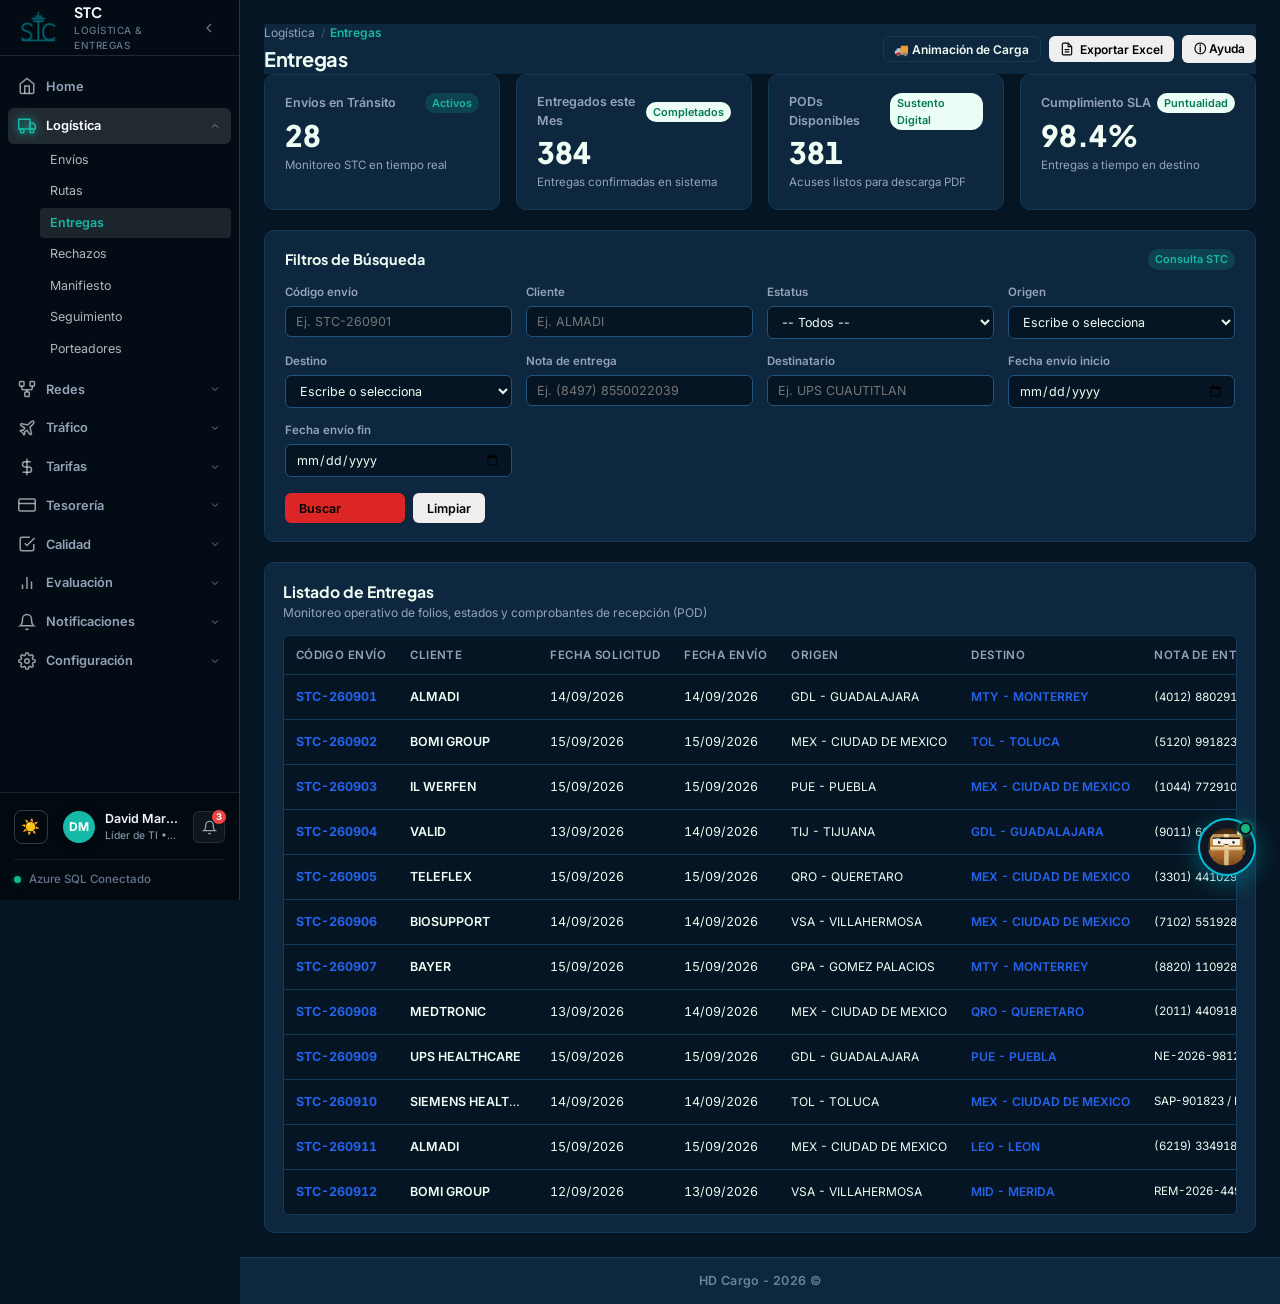
==== entregas.html @ 2506632e "index" ====
<!DOCTYPE html>
<html lang="es">
<head>
    <meta charset="UTF-8">
    <meta name="viewport" content="width=device-width, initial-scale=1.0">
    <title>STC - Entregas & Vista Entrega | HD Cargo</title>
    <!-- Google Fonts: Inter & Plus Jakarta Sans -->
    <link rel="preconnect" href="https://fonts.googleapis.com">
    <link rel="preconnect" href="https://fonts.gstatic.com" crossorigin>
    <link href="https://fonts.googleapis.com/css2?family=Inter:wght@300;400;500;600;700&family=Plus+Jakarta+Sans:wght@600;700;800&display=swap" rel="stylesheet">
    <link rel="stylesheet" href="styles.css">
</head>
<body class="app-layout" data-theme="marina-corporativa" data-color-mode="dark">

    <!-- Botón Flotante de Menú Hamburguesa para modo Drawer (Únicamente 3 rayitas) -->
    <button id="stc-drawer-toggle-btn" class="stc-drawer-toggle-btn" title="Abrir Menú de Navegación">
        <svg viewBox="0 0 24 24" fill="none" stroke="currentColor" stroke-width="2.5" stroke-linecap="round" stroke-linejoin="round">
            <line x1="3" y1="6" x2="21" y2="6"></line>
            <line x1="3" y1="12" x2="21" y2="12"></line>
            <line x1="3" y1="18" x2="21" y2="18"></line>
        </svg>
    </button>

    <!-- Backdrop Overlay para Fondo del Drawer -->
    <div id="stc-drawer-backdrop" class="stc-drawer-backdrop"></div>

    <!-- Sidebar Lateral Ergonómica STC -->
    <aside class="sidebar" id="sidebar">
        <div class="sidebar-header">
            <a href="index.html" class="brand" style="text-decoration: none;">
                <img src="stc-logo-transparent.png" alt="STC Logo" class="stc-brand-logo" id="stc-logo-emblem" onclick="event.preventDefault(); toggleColorMode();" title="Haz clic en el emblema STC para alternar Modo Claro ☀️ / Modo Oscuro 🌙" style="cursor: pointer;">
                <div class="brand-text">
                    <span class="stc-title">STC</span>
                    <span class="stc-tag">Logística & Entregas</span>
                </div>
            </a>
            <button class="toggle-sidebar-btn" id="toggle-sidebar" title="Plegar / Expandir menú">
                <svg viewBox="0 0 24 24" fill="none" stroke="currentColor" stroke-width="2"><path d="M15 18l-6-6 6-6"/></svg>
            </button>
        </div>

        <nav class="sidebar-nav">
            <!-- Home -->
            <div class="nav-group">
                <a href="index.html" class="nav-group-title" style="text-decoration: none;">
                    <div class="nav-title-content">
                        <svg class="nav-icon" viewBox="0 0 24 24" fill="none" stroke="currentColor" stroke-width="2"><path d="M3 9l9-7 9 7v11a2 2 0 0 1-2 2H5a2 2 0 0 1-2-2z"/><polyline points="9 22 9 12 15 12 15 22"/></svg>
                        <span>Home</span>
                    </div>
                </a>
            </div>

            <!-- 1. Logística -->
            <div class="nav-group open">
                <button class="nav-group-title active expanded">
                    <div class="nav-title-content">
                        <svg class="nav-icon" viewBox="0 0 24 24" fill="none" stroke="currentColor" stroke-width="2"><path d="M1 3h15v13H1z"/><path d="M16 8h4l3 3v5h-7V8z"/><circle cx="5.5" cy="18.5" r="2.5"/><circle cx="18.5" cy="18.5" r="2.5"/></svg>
                        <span>Logística</span>
                    </div>
                    <svg class="chevron-icon" viewBox="0 0 24 24" fill="none" stroke="currentColor" stroke-width="2"><polyline points="6 9 12 15 18 9"/></svg>
                </button>
                <div class="nav-subitems">
                    <a href="envios.html" class="sub-item">Envíos</a>
                    <a href="envios.html" class="sub-item">Rutas</a>
                    <a href="entregas.html" class="sub-item active">Entregas</a>
                    <a href="envios.html" class="sub-item">Rechazos</a>
                    <a href="envios.html" class="sub-item">Manifiesto</a>
                    <a href="envios.html" class="sub-item">Seguimiento</a>
                    <a href="envios.html" class="sub-item">Porteadores</a>
                </div>
            </div>

            <!-- 2. Redes -->
            <div class="nav-group">
                <button class="nav-group-title">
                    <div class="nav-title-content">
                        <svg class="nav-icon" viewBox="0 0 24 24" fill="none" stroke="currentColor" stroke-width="2"><rect x="2" y="2" width="6" height="6" rx="1"/><rect x="16" y="2" width="6" height="6" rx="1"/><rect x="9" y="16" width="6" height="6" rx="1"/><path d="M5 8v3a2 2 0 0 0 2 2h10a2 2 0 0 0 2-2V8"/><path d="M12 13v3"/></svg>
                        <span>Redes</span>
                    </div>
                    <svg class="chevron-icon" viewBox="0 0 24 24" fill="none" stroke="currentColor" stroke-width="2"><polyline points="6 9 12 15 18 9"/></svg>
                </button>
                <div class="nav-subitems">
                    <a href="#" class="sub-item">Carriers</a>
                    <a href="#" class="sub-item">Clientes</a>
                    <a href="#" class="sub-item">Proveedores</a>
                    <a href="#" class="sub-item">Empresas</a>
                </div>
            </div>

            <!-- 3. Tráfico -->
            <div class="nav-group">
                <button class="nav-group-title">
                    <div class="nav-title-content">
                        <svg class="nav-icon" viewBox="0 0 24 24" fill="none" stroke="currentColor" stroke-width="2"><path d="M17.8 19.2L16 11l3.5-3.5C21 6 21.5 4 21 3c-1-.5-3 0-4.5 1.5L13 8 4.8 6.2c-.5-.1-.9.1-1.1.5l-.3.5c-.2.5-.1 1 .3 1.3L9 12l-2 3H4l-1 1 3 2 2 3 1-1v-3l3-2 3.7 5.3c.3.4.8.5 1.3.3l.5-.3c.4-.2.6-.6.5-1.1z"/></svg>
                        <span>Tráfico</span>
                    </div>
                    <svg class="chevron-icon" viewBox="0 0 24 24" fill="none" stroke="currentColor" stroke-width="2"><polyline points="6 9 12 15 18 9"/></svg>
                </button>
                <div class="nav-subitems">
                    <a href="#" class="sub-item">Cubicaje</a>
                    <a href="#" class="sub-item">Coberturas carriers</a>
                    <a href="#" class="sub-item">Cotizador carriers</a>
                </div>
            </div>

            <!-- 4. Tarifas -->
            <div class="nav-group">
                <button class="nav-group-title">
                    <div class="nav-title-content">
                        <svg class="nav-icon" viewBox="0 0 24 24" fill="none" stroke="currentColor" stroke-width="2"><line x1="12" y1="1" x2="12" y2="23"/><path d="M17 5H9.5a3.5 3.5 0 0 0 0 7h5a3.5 3.5 0 0 1 0 7H6"/></svg>
                        <span>Tarifas</span>
                    </div>
                    <svg class="chevron-icon" viewBox="0 0 24 24" fill="none" stroke="currentColor" stroke-width="2"><polyline points="6 9 12 15 18 9"/></svg>
                </button>
                <div class="nav-subitems">
                    <a href="#" class="sub-item">Costos</a>
                    <a href="#" class="sub-item">Carriers</a>
                    <a href="#" class="sub-item">Clientes</a>
                    <a href="#" class="sub-item">Proveedores</a>
                </div>
            </div>

            <!-- 5. Tesorería -->
            <div class="nav-group">
                <button class="nav-group-title">
                    <div class="nav-title-content">
                        <svg class="nav-icon" viewBox="0 0 24 24" fill="none" stroke="currentColor" stroke-width="2"><rect x="1" y="4" width="22" height="16" rx="2" ry="2"/><line x1="1" y1="10" x2="23" y2="10"/></svg>
                        <span>Tesorería</span>
                    </div>
                    <svg class="chevron-icon" viewBox="0 0 24 24" fill="none" stroke="currentColor" stroke-width="2"><polyline points="6 9 12 15 18 9"/></svg>
                </button>
                <div class="nav-subitems">
                    <a href="#" class="sub-item">Proformas</a>
                    <a href="#" class="sub-item">Proformas cobros</a>
                    <a href="#" class="sub-item">Proformas pagos</a>
                    <a href="#" class="sub-item">Cobros</a>
                    <a href="#" class="sub-item">Pagos</a>
                </div>
            </div>

            <!-- 6. Calidad -->
            <div class="nav-group">
                <button class="nav-group-title">
                    <div class="nav-title-content">
                        <svg class="nav-icon" viewBox="0 0 24 24" fill="none" stroke="currentColor" stroke-width="2"><path d="M9 11l3 3L22 4"/><path d="M21 12v7a2 2 0 0 1-2 2H5a2 2 0 0 1-2-2V5a2 2 0 0 1 2-2h11"/></svg>
                        <span>Calidad</span>
                    </div>
                    <svg class="chevron-icon" viewBox="0 0 24 24" fill="none" stroke="currentColor" stroke-width="2"><polyline points="6 9 12 15 18 9"/></svg>
                </button>
                <div class="nav-subitems">
                    <a href="#" class="sub-item">SGC</a>
                    <a href="#" class="sub-item">Checklists</a>
                    <a href="#" class="sub-item">Checklist funcional</a>
                    <a href="#" class="sub-item">Bitácora horas de servicio</a>
                    <a href="#" class="sub-item">Checklists instrumentos</a>
                    <a href="#" class="sub-item">Checklist limpieza</a>
                    <a href="#" class="sub-item">Mantenimientos</a>
                    <a href="#" class="sub-item">Checklist insumos</a>
                    <a href="#" class="sub-item">Calibraciones</a>
                    <a href="#" class="sub-item">Operadores</a>
                    <a href="#" class="sub-item">Vale de insumos</a>
                    <a href="#" class="sub-item">Unidades</a>
                    <a href="#" class="sub-item">Instrumentos</a>
                    <a href="#" class="sub-item">Insumos</a>
                </div>
            </div>

            <!-- 7. Evaluación -->
            <div class="nav-group">
                <button class="nav-group-title">
                    <div class="nav-title-content">
                        <svg class="nav-icon" viewBox="0 0 24 24" fill="none" stroke="currentColor" stroke-width="2"><line x1="18" y1="20" x2="18" y2="10"/><line x1="12" y1="20" x2="12" y2="4"/><line x1="6" y1="20" x2="6" y2="14"/></svg>
                        <span>Evaluación</span>
                    </div>
                    <svg class="chevron-icon" viewBox="0 0 24 24" fill="none" stroke="currentColor" stroke-width="2"><polyline points="6 9 12 15 18 9"/></svg>
                </button>
                <div class="nav-subitems">
                    <a href="#" class="sub-item">KPIs</a>
                    <a href="#" class="sub-item">Reportes</a>
                    <a href="#" class="sub-item">Crea evaluación</a>
                    <a href="#" class="sub-item">Crea dashboard</a>
                </div>
            </div>

            <!-- 8. Notificaciones -->
            <div class="nav-group">
                <button class="nav-group-title">
                    <div class="nav-title-content">
                        <svg class="nav-icon" viewBox="0 0 24 24" fill="none" stroke="currentColor" stroke-width="2"><path d="M18 8A6 6 0 0 0 6 8c0 7-3 9-3 9h18s-3-2-3-9"/><path d="M13.73 21a2 2 0 0 1-3.46 0"/></svg>
                        <span>Notificaciones</span>
                    </div>
                    <svg class="chevron-icon" viewBox="0 0 24 24" fill="none" stroke="currentColor" stroke-width="2"><polyline points="6 9 12 15 18 9"/></svg>
                </button>
                <div class="nav-subitems">
                    <a href="#" class="sub-item">Crear notificación</a>
                    <a href="#" class="sub-item">Notificaciones</a>
                </div>
            </div>

            <!-- 9. Configuración -->
            <div class="nav-group">
                <button class="nav-group-title">
                    <div class="nav-title-content">
                        <svg class="nav-icon" viewBox="0 0 24 24" fill="none" stroke="currentColor" stroke-width="2"><circle cx="12" cy="12" r="3"/><path d="M19.4 15a1.65 1.65 0 0 0 .33 1.82l.06.06a2 2 0 0 1 0 2.83 2 2 0 0 1-2.83 0l-.06-.06a1.65 1.65 0 0 0-1.82-.33 1.65 1.65 0 0 0-1 1.51V21a2 2 0 0 1-2 2 2 2 0 0 1-2-2v-.09A1.65 1.65 0 0 0 9 19.4a1.65 1.65 0 0 0-1.82.33l-.06.06a2 2 0 0 1-2.83 0 2 2 0 0 1 0-2.83l.06-.06a1.65 1.65 0 0 0 .33-1.82 1.65 1.65 0 0 0-1.51-1H3a2 2 0 0 1-2-2 2 2 0 0 1 2-2h.09A1.65 1.65 0 0 0 4.6 9a1.65 1.65 0 0 0-.33-1.82l-.06-.06a2 2 0 0 1 0-2.83 2 2 0 0 1 2.83 0l.06.06a1.65 1.65 0 0 0 1.82.33H9a1.65 1.65 0 0 0 1-1.51V3a2 2 0 0 1 2-2 2 2 0 0 1 2 2v.09a1.65 1.65 0 0 0 1 1.51 1.65 1.65 0 0 0 1.82-.33l.06-.06a2 2 0 0 1 2.83 0 2 2 0 0 1 0 2.83l-.06.06a1.65 1.65 0 0 0-.33 1.82V9a1.65 1.65 0 0 0 1.51 1H21a2 2 0 0 1 2 2 2 2 0 0 1-2 2h-.09a1.65 1.65 0 0 0-1.51 1z"/></svg>
                        <span>Configuración</span>
                    </div>
                    <svg class="chevron-icon" viewBox="0 0 24 24" fill="none" stroke="currentColor" stroke-width="2"><polyline points="6 9 12 15 18 9"/></svg>
                </button>
                <div class="nav-subitems">
                    <a href="#" class="sub-item" onclick="openThemeModal()">🎨 Temas y Paletas de Color</a>
                    <a href="#" class="sub-item">Carga documentos</a>
                    <a href="#" class="sub-item">Catálogos</a>
                    <a href="#" class="sub-item">Formatos</a>
                    <a href="#" class="sub-item">Paquetes</a>
                    <a href="#" class="sub-item">Contenedores</a>
                    <a href="#" class="sub-item">Codificaciones</a>
                    <a href="#" class="sub-item">Coberturas</a>
                    <a href="#" class="sub-item">Usuarios</a>
                </div>
            </div>
        </nav>

        <div class="sidebar-footer">
            <div class="sidebar-user-block">
                <!-- Botón Rápido Modo Claro ☀️ / Oscuro 🌙 -->
                <button id="btn-mode-toggle-quick" onclick="toggleColorMode()" class="icon-button mode-toggle-btn" title="Cambiar Modo Claro (Día) / Modo Oscuro (Noche)" style="cursor: pointer; background: transparent; border: 1px solid rgba(255,255,255,0.2); color: #FFFFFF; border-radius: 8px; width: 34px; height: 34px; display: flex; align-items: center; justify-content: center; font-size: 0.95rem; flex-shrink: 0;">
                    🌙
                </button>

                <div class="user-chip" id="btn-user-avatar" onclick="openThemeModal()" title="Configurar Tema Visual & Paletas de Color" style="cursor: pointer;">
                    <div class="avatar">DM</div>
                    <div class="user-details">
                        <span class="name" id="user-display-name">David Martínez Figueroa</span>
                        <span class="role">Líder de TI • HD Cargo</span>
                    </div>
                </div>
                <div class="icon-button notification-btn" title="Alertas operativas">
                    <svg viewBox="0 0 24 24" fill="none" stroke="currentColor" stroke-width="2"><path d="M18 8A6 6 0 0 0 6 8c0 7-3 9-3 9h18s-3-2-3-9"/><path d="M13.73 21a2 2 0 0 1-3.46 0"/></svg>
                    <span class="badge">3</span>
                </div>
            </div>
            <div class="status-indicator">
                <span class="status-dot green"></span>
                <span class="status-text">Azure SQL Conectado</span>
            </div>
        </div>
    </aside>

    <!-- Área Principal de Gestión -->
    <div class="main-wrapper">
        <main class="content-area">

            <!-- Listado de Entregas -->
            <div id="screen-tabla-entregas">
                <!-- Header de la pantalla -->
                <section class="page-header">
                    <div>
                        <div class="breadcrumb-container">
                            <span class="breadcrumb-item">Logística</span>
                            <span class="breadcrumb-sep">/</span>
                            <span class="breadcrumb-item active">Entregas</span>
                        </div>
                        <h1>Entregas</h1>
                    </div>

                    <div class="header-filters" style="gap: 0.5rem; display: flex; align-items: center;">
                        <button class="btn btn-outline btn-sm" onclick="showStcLoader('🚚 Camioneta STC en Ruta', 'Sincronizando operaciones de entregas y acuses POD...', 3000)" title="Probar animación de carga de camioneta STC">🚚 Animación de Carga</button>
                        <button class="btn btn-secondary btn-sm" onclick="exportarExcel()" title="Exportar reporte de entregas a Excel">
                            <svg viewBox="0 0 24 24" fill="none" stroke="currentColor" stroke-width="2" style="width: 14px; height: 14px;"><path d="M14 2H6a2 2 0 0 0-2 2v16a2 2 0 0 0 2 2h12a2 2 0 0 0 2-2V8z"/><polyline points="14 2 14 8 20 8"/><line x1="8" y1="13" x2="16" y2="13"/><line x1="8" y1="17" x2="16" y2="17"/></svg>
                            Exportar Excel
                        </button>
                        <button class="btn btn-danger btn-sm" onclick="alert('Centro de Ayuda STC: Comunícate con Mesa de Control al ext. 104.')">
                            ⓘ Ayuda
                        </button>
                    </div>
                </section>

                <!-- Tarjetas KPI de Resumen de Entregas -->
                <section class="kpi-grid" style="margin-bottom: 1.25rem;">
                    <div class="kpi-card blue">
                        <div class="kpi-header">
                            <span>Envíos en Tránsito</span>
                            <span class="kpi-badge blue">Activos</span>
                        </div>
                        <div class="kpi-value">28</div>
                        <div class="kpi-foot">Monitoreo STC en tiempo real</div>
                    </div>

                    <div class="kpi-card green">
                        <div class="kpi-header">
                            <span>Entregados este Mes</span>
                            <span class="kpi-badge green">Completados</span>
                        </div>
                        <div class="kpi-value">384</div>
                        <div class="kpi-foot">Entregas confirmadas en sistema</div>
                    </div>

                    <div class="kpi-card emerald">
                        <div class="kpi-header">
                            <span>PODs Disponibles</span>
                            <span class="kpi-badge emerald">Sustento Digital</span>
                        </div>
                        <div class="kpi-value">381</div>
                        <div class="kpi-foot">Acuses listos para descarga PDF</div>
                    </div>

                    <div class="kpi-card amber highlight">
                        <div class="kpi-header">
                            <span>Cumplimiento SLA</span>
                            <span class="kpi-badge green">Puntualidad</span>
                        </div>
                        <div class="kpi-value text-green">98.4%</div>
                        <div class="kpi-foot">Entregas a tiempo en destino</div>
                    </div>
                </section>

                <!-- Panel de Filtros de Búsqueda de Entregas -->
                <section class="filter-card" style="margin-bottom: 1.25rem;">
                    <div class="filter-card-header">
                        <h3>Filtros de Búsqueda</h3>
                        <span class="kpi-badge blue">Consulta STC</span>
                    </div>

                    <form id="form-filtros-entregas" onsubmit="event.preventDefault(); filtrarEntregas();">
                        <div class="filter-grid" style="grid-template-columns: repeat(auto-fit, minmax(200px, 1fr)); gap: 0.85rem;">
                            <div class="field-group">
                                <label for="filter-codigo">Código envío</label>
                                <input type="text" id="filter-codigo" class="form-control" placeholder="Ej. STC-260901">
                            </div>
                            <div class="field-group">
                                <label for="filter-cliente">Cliente</label>
                                <input type="text" id="filter-cliente" class="form-control" placeholder="Ej. ALMADI">
                            </div>
                            <div class="field-group">
                                <label for="filter-estatus">Estatus</label>
                                <select id="filter-estatus" class="form-control">
                                    <option value="">-- Todos --</option>
                                    <option value="SOLICITADO">SOLICITADO</option>
                                    <option value="EN RUTA">EN RUTA</option>
                                    <option value="ENTREGANDO">ENTREGANDO</option>
                                    <option value="ENTREGADO">ENTREGADO</option>
                                </select>
                            </div>
                            <div class="field-group">
                                <label for="filter-origen">Origen</label>
                                <select id="filter-origen" class="form-control">
                                    <option value="">Escribe o selecciona</option>
                                    <option value="VSA - VILLAHERMOSA">VSA - VILLAHERMOSA</option>
                                    <option value="GPA - GOMEZ PALACIOS">GPA - GOMEZ PALACIOS</option>
                                    <option value="TIJ - TIJUANA">TIJ - TIJUANA</option>
                                    <option value="GDL - GUADALAJARA">GDL - GUADALAJARA</option>
                                    <option value="MEX - CIUDAD DE MEXICO">MEX - CIUDAD DE MEXICO</option>
                                    <option value="QRO - QUERETARO">QRO - QUERETARO</option>
                                    <option value="PUE - PUEBLA">PUE - PUEBLA</option>
                                    <option value="TOL - TOLUCA">TOL - TOLUCA</option>
                                </select>
                            </div>

                            <div class="field-group">
                                <label for="filter-destino">Destino</label>
                                <select id="filter-destino" class="form-control">
                                    <option value="">Escribe o selecciona</option>
                                    <option value="MEX - CIUDAD DE MEXICO">MEX - CIUDAD DE MEXICO</option>
                                    <option value="MTY - MONTERREY">MTY - MONTERREY</option>
                                    <option value="PUE - PUEBLA">PUE - PUEBLA</option>
                                    <option value="TOL - TOLUCA">TOL - TOLUCA</option>
                                    <option value="QRO - QUERETARO">QRO - QUERETARO</option>
                                    <option value="GDL - GUADALAJARA">GDL - GUADALAJARA</option>
                                    <option value="LEO - LEON">LEO - LEON</option>
                                    <option value="MID - MERIDA">MID - MERIDA</option>
                                </select>
                            </div>
                            <div class="field-group">
                                <label for="filter-nota">Nota de entrega</label>
                                <input type="text" id="filter-nota" class="form-control" placeholder="Ej. (8497) 8550022039">
                            </div>
                            <div class="field-group">
                                <label for="filter-destinatario">Destinatario</label>
                                <input type="text" id="filter-destinatario" class="form-control" placeholder="Ej. UPS CUAUTITLAN">
                            </div>
                            <div class="field-group">
                                <label for="filter-fecha-inicio">Fecha envío inicio</label>
                                <input type="date" id="filter-fecha-inicio" class="form-control">
                            </div>
                            <div class="field-group">
                                <label for="filter-fecha-fin">Fecha envío fin</label>
                                <input type="date" id="filter-fecha-fin" class="form-control">
                            </div>
                        </div>

                        <div style="display: flex; gap: 0.5rem; margin-top: 1rem; justify-content: flex-start;">
                            <button type="submit" class="btn btn-danger" style="background-color: #DC2626; border-color: #DC2626; min-width: 120px;">
                                Buscar
                            </button>
                            <button type="button" class="btn btn-secondary" onclick="limpiarFiltrosEntregas()">
                                Limpiar
                            </button>
                        </div>
                    </form>
                </section>

                <!-- Data Grid / Tabla de Entregas -->
                <section class="table-section">
                    <div class="table-card">
                        <div class="table-header">
                            <div>
                                <h2>Listado de Entregas</h2>
                                <p>Monitoreo operativo de folios, estados y comprobantes de recepción (POD)</p>
                            </div>
                        </div>

                        <div class="table-container">
                            <table class="data-table erp-grid">
                                <thead>
                                    <tr>
                                        <th>Código envío</th>
                                        <th>Cliente</th>
                                        <th>Fecha solicitud</th>
                                        <th>Fecha envío</th>
                                        <th>Origen</th>
                                        <th>Destino</th>
                                        <th>Nota de entrega</th>
                                        <th>Destinatario</th>
                                        <th class="text-center">Pzs</th>
                                        <th class="text-center">Kgs/Vol</th>
                                        <th class="text-center">Estatus</th>
                                        <th>Fecha modificación</th>
                                        <th>Usuario modificación</th>
                                        <th class="text-center">Acciones</th>
                                    </tr>
                                </thead>
                                <tbody id="entregas-table-body">
                                    <!-- Cargado dinámicamente mediante entregas.js -->
                                </tbody>
                            </table>
                        </div>
                    </div>
                </section>
            </div>

            <!-- Vista Entrega -->
            <div id="screen-vista-entrega" style="display: none;">
                <!-- Header de regreso y acción -->
                <section class="page-header" style="align-items: center;">
                    <div style="display: flex; align-items: center; gap: 1rem;">
                        <button class="btn btn-secondary btn-sm" onclick="showTableScreen()">
                            ← Volver a Entregas
                        </button>
                        <div>
                            <div class="breadcrumb-container">
                                <span class="breadcrumb-item">Logística</span>
                                <span class="breadcrumb-sep">/</span>
                                <span class="breadcrumb-item">Entregas</span>
                                <span class="breadcrumb-sep">/</span>
                                <span class="breadcrumb-item active" id="vista-breadcrumb-codigo">STC-260901</span>
                            </div>
                            <h1 style="font-size: 1.35rem; margin-top: 0.1rem;">Vista entrega</h1>
                        </div>
                    </div>

                    <div class="edit-actions-toolbar" style="display: flex; gap: 0.5rem;">
                        <button class="btn btn-info btn-sm" style="background-color: #0891B2; color: white; border: none;" onclick="imprimirVistaEntrega()">
                            🖨️ Imprimir
                        </button>
                        <button class="btn btn-info btn-sm" style="background-color: #0891B2; color: white; border: none;" onclick="verHistorialEntrega()">
                            📜 Historial
                        </button>
                    </div>
                </section>

                <!-- Barra Superior de Resumen de la Entrega -->
                <section class="edit-main-container">
                    <div class="edit-header-bar">
                        <div class="edit-head-field">
                            <label>Código envío</label>
                            <input type="text" id="ve-codigo" class="form-control" readonly style="background-color: #E2E8F0; font-weight: 600; color: #1E293B;">
                        </div>
                        <div class="edit-head-field">
                            <label>Cliente</label>
                            <input type="text" id="ve-cliente" class="form-control" readonly style="background-color: #E2E8F0; font-weight: 600; color: #1E293B;">
                        </div>
                        <div class="edit-head-field">
                            <label>Estatus</label>
                            <input type="text" id="ve-estatus" class="form-control" readonly style="background-color: #E2E8F0; font-weight: 700; color: #2563EB;">
                        </div>
                    </div>

                    <!-- PESTAÑAS SUB-NAVEGACIÓN DE VISTA ENTREGA -->
                    <div class="subtabs-bar" style="display: flex; gap: 0.35rem; border-bottom: 2px solid #E2E8F0; padding-bottom: 2px; margin-top: 0.5rem; overflow-x: auto;">
                        <button class="subtab-btn active" onclick="switchEntregaSubTab('envio', this)">Envío</button>
                        <button class="subtab-btn" onclick="switchEntregaSubTab('paquetes', this)">Paquetes</button>
                        <button class="subtab-btn" onclick="switchEntregaSubTab('archivos', this)">Archivos digitales</button>
                        <button class="subtab-btn" onclick="switchEntregaSubTab('recoleccion', this)">Recolección / Entrega</button>
                        <button class="subtab-btn" onclick="switchEntregaSubTab('cotizacion-envio', this)">Cotización envío</button>
                        <button class="subtab-btn" onclick="switchEntregaSubTab('cotizacion-ruta', this)">Cotización ruta</button>
                    </div>

                    <!-- Pestaña Envío -->
                    <div id="subtab-envio" class="edit-subtab-content" style="display: block;">
                        <div class="form-grid-2col" style="display: grid; grid-template-columns: 1fr 1.2fr; gap: 1.5rem; margin-top: 1rem;">
                            
                            <!-- Columna Izquierda: Fechas & Ruta -->
                            <div style="display: flex; flex-direction: column; gap: 1.25rem;">
                                <!-- Sección Fechas -->
                                <div class="form-card" style="padding: 1.25rem;">
                                    <h4 class="form-section-title" style="margin-bottom: 0.85rem;">Fechas</h4>
                                    <div style="display: flex; flex-direction: column; gap: 0.75rem;">
                                        <div class="field-group">
                                            <label for="ve-fecha-envio">Fecha envío</label>
                                            <input type="text" id="ve-fecha-envio" class="form-control" style="background-color: #E2E8F0;">
                                        </div>
                                        <div class="field-group">
                                            <label for="ve-fecha-estimada">Fecha entrega estimada</label>
                                            <input type="text" id="ve-fecha-estimada" class="form-control" style="background-color: #E2E8F0;">
                                        </div>
                                        <div class="field-group">
                                            <label for="ve-fecha-real">Fecha entrega real</label>
                                            <input type="text" id="ve-fecha-real" class="form-control" placeholder="dd/mm/aaaa --:--" style="background-color: #E2E8F0;">
                                        </div>
                                    </div>
                                </div>

                                <!-- Sección Ruta -->
                                <div class="form-card" style="padding: 1.25rem;">
                                    <h4 class="form-section-title" style="margin-bottom: 0.85rem;">Ruta</h4>
                                    <div style="display: flex; flex-direction: column; gap: 0.75rem;">
                                        <div class="field-group">
                                            <label for="ve-origen">Origen</label>
                                            <input type="text" id="ve-origen" class="form-control" style="background-color: #E2E8F0; font-weight: 600;">
                                        </div>
                                        <div class="field-group">
                                            <label for="ve-destino">Destino</label>
                                            <input type="text" id="ve-destino" class="form-control" style="background-color: #E2E8F0; font-weight: 600;">
                                        </div>
                                    </div>
                                </div>
                            </div>

                            <!-- Columna Derecha: Detalle -->
                            <div class="form-card" style="padding: 1.25rem;">
                                <h4 class="form-section-title" style="margin-bottom: 0.85rem;">Detalle</h4>
                                <div style="display: flex; flex-direction: column; gap: 0.75rem;">
                                    <div class="field-group">
                                        <label for="ve-servicio">Servicio</label>
                                        <input type="text" id="ve-servicio" class="form-control" value="GENERAL" style="background-color: #E2E8F0;">
                                    </div>
                                    <div class="field-group">
                                        <label for="ve-tipo-entrega">Tipo entrega</label>
                                        <input type="text" id="ve-tipo-entrega" class="form-control" value="ENTREGA A DOMICILIO" style="background-color: #E2E8F0;">
                                    </div>

                                    <div class="field-group">
                                        <label for="ve-guia-externa">Guía externa</label>
                                        <textarea id="ve-guia-externa" class="form-control resizable-field" rows="1" style="background-color: #E2E8F0;">TBD</textarea>
                                    </div>
                                    <div class="field-group">
                                        <label for="ve-proyecto">Proyecto</label>
                                        <textarea id="ve-proyecto" class="form-control resizable-field" rows="1" style="background-color: #E2E8F0;">GRUNENTHAL</textarea>
                                    </div>
                                    <div class="field-group">
                                        <label for="ve-nota-entrega">Nota de entrega</label>
                                        <textarea id="ve-nota-entrega" class="form-control resizable-field" rows="2" style="background-color: #E2E8F0;">(8497) 8550022039 (2 PZS), (8638) 8550021927</textarea>
                                    </div>
                                    <div class="field-group">
                                        <label for="ve-contenido">Contenido</label>
                                        <textarea id="ve-contenido" class="form-control resizable-field" rows="1" style="background-color: #E2E8F0;">ACUSES</textarea>
                                    </div>
                                    <div class="field-group">
                                        <label for="ve-observaciones">Observaciones</label>
                                        <textarea id="ve-observaciones" class="form-control resizable-field" rows="2" style="background-color: #E2E8F0;">GRUNENTHAL (CP)</textarea>
                                    </div>
                                </div>
                            </div>

                        </div>
                    </div>

                    <!-- TAB 2: PAQUETES -->
                    <div id="subtab-paquetes" class="edit-subtab-content" style="display: none; padding-top: 1rem;">
                        <div class="table-card">
                            <h3>Detalle de Paquetes y Pesos</h3>
                            <table class="data-table erp-grid" style="margin-top: 0.75rem;">
                                <thead>
                                    <tr>
                                        <th>Paquete #</th>
                                        <th>Alto (cm)</th>
                                        <th>Ancho (cm)</th>
                                        <th>Largo (cm)</th>
                                        <th>Peso (kg)</th>
                                        <th>Peso Volumétrico</th>
                                    </tr>
                                </thead>
                                <tbody>
                                    <tr>
                                        <td><strong>PAQ-001</strong></td>
                                        <td>30.00</td>
                                        <td>25.00</td>
                                        <td>40.00</td>
                                        <td>1.00 KG</td>
                                        <td>6.00 KG</td>
                                    </tr>
                                </tbody>
                            </table>
                        </div>
                    </div>

                    <!-- Pestaña Archivos Digitales -->
                    <div id="subtab-archivos" class="edit-subtab-content" style="display: none; padding-top: 1rem;">
                        <div class="table-card">
                            <h3>Archivos Digitales de la Entrega</h3>
                            <div style="margin-top: 1rem; display: flex; gap: 1rem; flex-wrap: wrap;">
                                <div class="form-card" style="padding: 1rem; display: flex; align-items: center; gap: 1rem; min-width: 280px;">
                                    <div style="font-size: 2rem;">📄</div>
                                    <div>
                                        <div style="font-weight: 700; font-size: 0.85rem;">Acuse de Entrega Digital</div>
                                        <div style="font-size: 0.72rem; color: #64748B;">Firmado y sellado en destino</div>
                                        <button class="btn btn-sm btn-primary" style="margin-top: 0.5rem;" onclick="downloadPodFromDetail()">
                                            ⬇️ Descargar PDF
                                        </button>
                                    </div>
                                </div>
                            </div>
                        </div>
                    </div>

                    <!-- TAB 4: RECOLECCIÓN / ENTREGA -->
                    <div id="subtab-recoleccion" class="edit-subtab-content" style="display: none; padding-top: 1rem;">
                        <div class="form-card" style="padding: 1.25rem;">
                            <h3>Datos de Recolección y Entrega en Destino</h3>
                            <div class="filter-grid" style="grid-template-columns: 1fr 1fr; gap: 1rem; margin-top: 1rem;">
                                <div>
                                    <h4 class="form-section-title">Origen / Recolección</h4>
                                    <p style="font-size: 0.8rem; color: #475569; margin-top: 0.5rem;">
                                        <strong>Dirección:</strong> Av. Universidad 402, Villahermosa, Tabasco.<br>
                                        <strong>Contacto:</strong> Almacén Central UPS Healthcare.
                                    </p>
                                </div>
                                <div>
                                    <h4 class="form-section-title">Destino / Entrega</h4>
                                    <p style="font-size: 0.8rem; color: #475569; margin-top: 0.5rem;">
                                        <strong>Destinatario:</strong> UPS CUAUTITLAN IZCALLI | EL SABINO.<br>
                                        <strong>Dirección:</strong> Av. del Parque 12, Cuautitlán Izcalli, Edo. Mex.
                                    </p>
                                </div>
                            </div>
                        </div>
                    </div>

                    <!-- TAB 5 & 6: COTIZACIONES -->
                    <div id="subtab-cotizacion-envio" class="edit-subtab-content" style="display: none; padding-top: 1rem;">
                        <div class="form-card" style="padding: 1.25rem;">
                            <h3>Cotización del Envío</h3>
                            <p style="font-size: 0.85rem; color: #64748B;">Tarifa base aplicada: <strong>Servicio Terrestre Especializado GENERAL</strong></p>
                        </div>
                    </div>

                    <div id="subtab-cotizacion-ruta" class="edit-subtab-content" style="display: none; padding-top: 1rem;">
                        <div class="form-card" style="padding: 1.25rem;">
                            <h3>Cotización de la Ruta</h3>
                            <p style="font-size: 0.85rem; color: #64748B;">Ruta Villahermosa ➔ Ciudad de México (Tramo Directo HD Cargo).</p>
                        </div>
                    </div>
                </section>
        </main>
        <footer class="app-main-footer">
            <div class="footer-content">
                <span>HD Cargo - 2026 &copy;</span>
            </div>
        </footer>
    </div>

    <!-- MODAL DE SELECCIÓN DE PALETAS DE COLOR & TEMAS VISUALES -->
    <div id="modal-theme-selector" class="modal-backdrop" style="display: none;">
        <div class="modal-card" style="max-width: 960px; max-height: 90vh; overflow-y: auto;">
            <div class="modal-header" style="display: flex; justify-content: space-between; align-items: center; border-bottom: 1px solid var(--border-subtle, #E2E8F0); padding-bottom: 0.85rem; margin-bottom: 1rem;">
                <div style="display: flex; align-items: center; gap: 0.5rem;">
                    <span style="font-size: 1.25rem;">🎨</span>
                    <h3 style="margin: 0; font-size: 1.15rem; font-weight: 700;">Selector de Paletas de Color & Temas UI</h3>
                </div>
                <button class="btn btn-ghost btn-sm" onclick="closeThemeModal()" style="font-size: 1.2rem; cursor: pointer; padding: 2px 8px;">✕</button>
            </div>
            <div class="modal-body" style="padding-bottom: 1.25rem;">
                <p style="font-size: 0.82rem; color: var(--text-muted, #64748B); margin-top: 0; margin-bottom: 1rem;">
                    Selecciona una de las paletas ejecutivas institucionales diseñadas para STC. La preferencia se aplica en tiempo real y se conserva durante la sesión.
                </p>

                <!-- Selector de Modo Claro / Modo Oscuro -->
                <div style="display: flex; align-items: center; justify-content: space-between; background: var(--bg-main, #0F172A); padding: 0.75rem 1rem; border-radius: 12px; margin-bottom: 1.25rem; border: 1px solid var(--border-subtle, #334155);">
                    <div>
                        <strong style="font-size: 0.9rem; color: var(--text-primary, #F8FAFC);">🌓 Modo de Iluminación</strong>
                        <div style="font-size: 0.75rem; color: var(--text-muted, #94A3B8);">Alterna entre vista Día ☀️ o Noche 🌙 para cualquier paleta seleccionada</div>
                    </div>
                    <div style="display: flex; gap: 0.4rem; background: var(--bg-card, #1E293B); padding: 0.25rem; border-radius: 8px; border: 1px solid var(--border-subtle, #334155);">
                        <button id="btn-mode-light" onclick="setColorMode('light')" style="padding: 0.45rem 0.9rem; border-radius: 6px; border: none; font-size: 0.8rem; font-weight: 700; cursor: pointer; transition: all 0.2s ease; background: transparent; color: var(--text-muted, #94A3B8);">
                            ☀️ Modo Claro
                        </button>
                        <button id="btn-mode-dark" onclick="setColorMode('dark')" style="padding: 0.45rem 0.9rem; border-radius: 6px; border: none; font-size: 0.8rem; font-weight: 700; cursor: pointer; transition: all 0.2s ease; background: var(--primary-blue, #2563EB); color: #FFFFFF;">
                            🌙 Modo Oscuro
                        </button>
                    </div>
                </div>

                <!-- SELECTOR DE 2 OPCIONES / CATEGORÍAS CÓMODAS PARA EL USUARIO -->
                <div style="display: flex; gap: 0.5rem; margin-bottom: 1rem; background: var(--bg-main, #0F172A); padding: 0.35rem; border-radius: 10px; border: 1px solid var(--border-subtle, #334155);">
                    <button id="tab-btn-corporate" class="theme-tab-btn active" onclick="switchThemeCategory('corporate')" style="flex: 1; padding: 0.6rem 0.8rem; border-radius: 8px; font-size: 0.85rem; font-weight: 700; cursor: pointer; display: flex; align-items: center; justify-content: center; gap: 0.4rem;">
                        <span>🏛️</span> <span>Opción 1: Paletas Corporativas (10)</span>
                    </button>
                    <button id="tab-btn-creative" class="theme-tab-btn" onclick="switchThemeCategory('creative')" style="flex: 1; padding: 0.6rem 0.8rem; border-radius: 8px; font-size: 0.85rem; font-weight: 700; cursor: pointer; display: flex; align-items: center; justify-content: center; gap: 0.4rem;">
                        <span>🎨</span> <span>Opción 2: Paletas Creativas & Especiales (8)</span>
                    </button>
                </div>

                <!-- PANEL CATEGORÍA 1: CORPORATIVAS (10 PALETAS OFICIALES) -->
                <div id="theme-category-corporate" class="theme-category-panel">
                    <!-- 1. Marina corporativa RECOMENDADA -->
                    <div class="theme-card-option" onclick="applyTheme('marina-corporativa')" id="theme-card-marina-corporativa">
                        <div style="display: flex; justify-content: space-between; align-items: center; margin-bottom: 0.4rem;">
                            <strong style="font-size: 0.88rem;">⚓ Marina corporativa</strong>
                            <span class="badge" style="background: rgba(22, 184, 166, 0.2); color: #16B8A6; font-size: 0.65rem; padding: 2px 6px; border-radius: 4px; font-weight: 700;">RECOMENDADA</span>
                            <span class="theme-check-badge" id="check-marina-corporativa" style="display: none; font-size: 0.75rem; color: #16B8A6; font-weight: 700;">✓ Activo</span>
                        </div>
                        <div style="display: flex; gap: 6px; margin-bottom: 0.4rem;">
                            <span style="width: 18px; height: 18px; border-radius: 50%; background: #091F33; display: inline-block;"></span>
                            <span style="width: 18px; height: 18px; border-radius: 50%; background: #123B56; display: inline-block;"></span>
                            <span style="width: 18px; height: 18px; border-radius: 50%; background: #F7F9FC; border: 1px solid #CBD5E1; display: inline-block;"></span>
                            <span style="width: 18px; height: 18px; border-radius: 50%; background: #16B8A6; display: inline-block;"></span>
                            <span style="width: 18px; height: 18px; border-radius: 50%; background: #F2994A; display: inline-block;"></span>
                        </div>
                        <span style="font-size: 0.68rem; color: #64748B; font-family: monospace;">#091F33 • #123B56 • #F7F9FC • #16B8A6 • #F2994A</span>
                    </div>

                    <!-- 2. Grafito y cobalto -->
                    <div class="theme-card-option" onclick="applyTheme('grafito-cobalto')" id="theme-card-grafito-cobalto">
                        <div style="display: flex; justify-content: space-between; align-items: center; margin-bottom: 0.4rem;">
                            <strong style="font-size: 0.88rem;">📓 Grafito y cobalto</strong>
                            <span class="theme-check-badge" id="check-grafito-cobalto" style="display: none; font-size: 0.75rem; color: #2563EB; font-weight: 700;">✓ Activo</span>
                        </div>
                        <div style="display: flex; gap: 6px; margin-bottom: 0.4rem;">
                            <span style="width: 18px; height: 18px; border-radius: 50%; background: #17212B; display: inline-block;"></span>
                            <span style="width: 18px; height: 18px; border-radius: 50%; background: #24495E; display: inline-block;"></span>
                            <span style="width: 18px; height: 18px; border-radius: 50%; background: #F8FAFC; border: 1px solid #CBD5E1; display: inline-block;"></span>
                            <span style="width: 18px; height: 18px; border-radius: 50%; background: #2563EB; display: inline-block;"></span>
                            <span style="width: 18px; height: 18px; border-radius: 50%; background: #20C997; display: inline-block;"></span>
                        </div>
                        <span style="font-size: 0.68rem; color: #64748B; font-family: monospace;">#17212B • #24495E • #F8FAFC • #2563EB • #20C997</span>
                    </div>

                    <!-- 3. Azul petróleo y lima -->
                    <div class="theme-card-option" onclick="applyTheme('petroleo-lima')" id="theme-card-petroleo-lima">
                        <div style="display: flex; justify-content: space-between; align-items: center; margin-bottom: 0.4rem;">
                            <strong style="font-size: 0.88rem;">🛢️ Azul petróleo y lima</strong>
                            <span class="theme-check-badge" id="check-petroleo-lima" style="display: none; font-size: 0.75rem; color: #84CC16; font-weight: 700;">✓ Activo</span>
                        </div>
                        <div style="display: flex; gap: 6px; margin-bottom: 0.4rem;">
                            <span style="width: 18px; height: 18px; border-radius: 50%; background: #0F2443; display: inline-block;"></span>
                            <span style="width: 18px; height: 18px; border-radius: 50%; background: #155E63; display: inline-block;"></span>
                            <span style="width: 18px; height: 18px; border-radius: 50%; background: #F5FAFA; border: 1px solid #CBD5E1; display: inline-block;"></span>
                            <span style="width: 18px; height: 18px; border-radius: 50%; background: #84CC16; display: inline-block;"></span>
                            <span style="width: 18px; height: 18px; border-radius: 50%; background: #D6A84F; display: inline-block;"></span>
                        </div>
                        <span style="font-size: 0.68rem; color: #64748B; font-family: monospace;">#0F2443 • #155E63 • #F5FAFA • #84CC16 • #D6A84F</span>
                    </div>

                    <!-- 4. Midnight Índigo y Lavanda -->
                    <div class="theme-card-option" onclick="applyTheme('indigo-lavanda')" id="theme-card-indigo-lavanda">
                        <div style="display: flex; justify-content: space-between; align-items: center; margin-bottom: 0.4rem;">
                            <strong style="font-size: 0.88rem;">🔮 Midnight Índigo & Lavanda</strong>
                            <span class="theme-check-badge" id="check-indigo-lavanda" style="display: none; font-size: 0.75rem; color: #A855F7; font-weight: 700;">✓ Activo</span>
                        </div>
                        <div style="display: flex; gap: 6px; margin-bottom: 0.4rem;">
                            <span style="width: 18px; height: 18px; border-radius: 50%; background: #120E2E; display: inline-block;"></span>
                            <span style="width: 18px; height: 18px; border-radius: 50%; background: #1C1642; display: inline-block;"></span>
                            <span style="width: 18px; height: 18px; border-radius: 50%; background: #F4F0FD; border: 1px solid #CBD5E1; display: inline-block;"></span>
                            <span style="width: 18px; height: 18px; border-radius: 50%; background: #A855F7; display: inline-block;"></span>
                            <span style="width: 18px; height: 18px; border-radius: 50%; background: #C084FC; display: inline-block;"></span>
                        </div>
                        <span style="font-size: 0.68rem; color: #64748B; font-family: monospace;">#120E2E • #1C1642 • #F4F0FD • #A855F7 • #C084FC</span>
                    </div>

                    <!-- 5. Esmeralda y Pizarra -->
                    <div class="theme-card-option" onclick="applyTheme('pizarra-esmeralda')" id="theme-card-pizarra-esmeralda">
                        <div style="display: flex; justify-content: space-between; align-items: center; margin-bottom: 0.4rem;">
                            <strong style="font-size: 0.88rem;">💎 Esmeralda & Jade</strong>
                            <span class="theme-check-badge" id="check-pizarra-esmeralda" style="display: none; font-size: 0.75rem; color: #10B981; font-weight: 700;">✓ Activo</span>
                        </div>
                        <div style="display: flex; gap: 6px; margin-bottom: 0.4rem;">
                            <span style="width: 18px; height: 18px; border-radius: 50%; background: #071913; display: inline-block;"></span>
                            <span style="width: 18px; height: 18px; border-radius: 50%; background: #0E2920; display: inline-block;"></span>
                            <span style="width: 18px; height: 18px; border-radius: 50%; background: #F0FDF4; border: 1px solid #CBD5E1; display: inline-block;"></span>
                            <span style="width: 18px; height: 18px; border-radius: 50%; background: #10B981; display: inline-block;"></span>
                            <span style="width: 18px; height: 18px; border-radius: 50%; background: #34D399; display: inline-block;"></span>
                        </div>
                        <span style="font-size: 0.68rem; color: #64748B; font-family: monospace;">#071913 • #0E2920 • #F0FDF4 • #10B981 • #34D399</span>
                    </div>

                    <!-- 6. Azul noche y cian -->
                    <div class="theme-card-option" onclick="applyTheme('azulnoche-cian')" id="theme-card-azulnoche-cian">
                        <div style="display: flex; justify-content: space-between; align-items: center; margin-bottom: 0.4rem;">
                            <strong style="font-size: 0.88rem;">🌃 Azul noche y cian</strong>
                            <span class="theme-check-badge" id="check-azulnoche-cian" style="display: none; font-size: 0.75rem; color: #06B6D4; font-weight: 700;">✓ Activo</span>
                        </div>
                        <div style="display: flex; gap: 6px; margin-bottom: 0.4rem;">
                            <span style="width: 18px; height: 18px; border-radius: 50%; background: #071A2D; display: inline-block;"></span>
                            <span style="width: 18px; height: 18px; border-radius: 50%; background: #164063; display: inline-block;"></span>
                            <span style="width: 18px; height: 18px; border-radius: 50%; background: #F0F9FF; border: 1px solid #CBD5E1; display: inline-block;"></span>
                            <span style="width: 18px; height: 18px; border-radius: 50%; background: #06B6D4; display: inline-block;"></span>
                            <span style="width: 18px; height: 18px; border-radius: 50%; background: #FACC15; display: inline-block;"></span>
                        </div>
                        <span style="font-size: 0.68rem; color: #64748B; font-family: monospace;">#071A2D • #164063 • #F0F9FF • #06B6D4 • #FACC15</span>
                    </div>

                    <!-- 7. Carbón y naranja logístico -->
                    <div class="theme-card-option" onclick="applyTheme('carbon-naranja')" id="theme-card-carbon-naranja">
                        <div style="display: flex; justify-content: space-between; align-items: center; margin-bottom: 0.4rem;">
                            <strong style="font-size: 0.88rem;">🟧 Carbón y naranja logístico</strong>
                            <span class="theme-check-badge" id="check-carbon-naranja" style="display: none; font-size: 0.75rem; color: #F97316; font-weight: 700;">✓ Activo</span>
                        </div>
                        <div style="display: flex; gap: 6px; margin-bottom: 0.4rem;">
                            <span style="width: 18px; height: 18px; border-radius: 50%; background: #202124; display: inline-block;"></span>
                            <span style="width: 18px; height: 18px; border-radius: 50%; background: #2C4043; display: inline-block;"></span>
                            <span style="width: 18px; height: 18px; border-radius: 50%; background: #F7F7F5; border: 1px solid #CBD5E1; display: inline-block;"></span>
                            <span style="width: 18px; height: 18px; border-radius: 50%; background: #F97316; display: inline-block;"></span>
                            <span style="width: 18px; height: 18px; border-radius: 50%; background: #22C55E; display: inline-block;"></span>
                        </div>
                        <span style="font-size: 0.68rem; color: #64748B; font-family: monospace;">#202124 • #2C4043 • #F7F7F5 • #F97316 • #22C55E</span>
                    </div>

                    <!-- 8. Verde bosque y arena -->
                    <div class="theme-card-option" onclick="applyTheme('bosque-arena')" id="theme-card-bosque-arena">
                        <div style="display: flex; justify-content: space-between; align-items: center; margin-bottom: 0.4rem;">
                            <strong style="font-size: 0.88rem;">🌲 Verde bosque y arena</strong>
                            <span class="theme-check-badge" id="check-bosque-arena" style="display: none; font-size: 0.75rem; color: #6CC29F; font-weight: 700;">✓ Activo</span>
                        </div>
                        <div style="display: flex; gap: 6px; margin-bottom: 0.4rem;">
                            <span style="width: 18px; height: 18px; border-radius: 50%; background: #163A22; display: inline-block;"></span>
                            <span style="width: 18px; height: 18px; border-radius: 50%; background: #24594A; display: inline-block;"></span>
                            <span style="width: 18px; height: 18px; border-radius: 50%; background: #F5F1E8; border: 1px solid #CBD5E1; display: inline-block;"></span>
                            <span style="width: 18px; height: 18px; border-radius: 50%; background: #6CC29F; display: inline-block;"></span>
                            <span style="width: 18px; height: 18px; border-radius: 50%; background: #D4A72C; display: inline-block;"></span>
                        </div>
                        <span style="font-size: 0.68rem; color: #64748B; font-family: monospace;">#163A22 • #24594A • #F5F1E8 • #6CC29F • #D4A72C</span>
                    </div>

                    <!-- 9. Monocromática azul -->
                    <div class="theme-card-option" onclick="applyTheme('monocromatica-azul')" id="theme-card-monocromatica-azul">
                        <div style="display: flex; justify-content: space-between; align-items: center; margin-bottom: 0.4rem;">
                            <strong style="font-size: 0.88rem;">🧢 Monocromática azul</strong>
                            <span class="theme-check-badge" id="check-monocromatica-azul" style="display: none; font-size: 0.75rem; color: #1976D2; font-weight: 700;">✓ Activo</span>
                        </div>
                        <div style="display: flex; gap: 6px; margin-bottom: 0.4rem;">
                            <span style="width: 18px; height: 18px; border-radius: 50%; background: #102A43; display: inline-block;"></span>
                            <span style="width: 18px; height: 18px; border-radius: 50%; background: #343953; display: inline-block;"></span>
                            <span style="width: 18px; height: 18px; border-radius: 50%; background: #627D98; display: inline-block;"></span>
                            <span style="width: 18px; height: 18px; border-radius: 50%; background: #EAF2F8; border: 1px solid #CBD5E1; display: inline-block;"></span>
                            <span style="width: 18px; height: 18px; border-radius: 50%; background: #1976D2; display: inline-block;"></span>
                        </div>
                        <span style="font-size: 0.68rem; color: #64748B; font-family: monospace;">#102A43 • #343953 • #627D98 • #EAF2F8 • #1976D2</span>
                    </div>

                    <!-- 10. Modo oscuro operativo -->
                    <div class="theme-card-option" onclick="applyTheme('oscuro-operativo')" id="theme-card-oscuro-operativo">
                        <div style="display: flex; justify-content: space-between; align-items: center; margin-bottom: 0.4rem;">
                            <strong style="font-size: 0.88rem;">⚡ Modo oscuro operativo</strong>
                            <span class="theme-check-badge" id="check-oscuro-operativo" style="display: none; font-size: 0.75rem; color: #22D3EE; font-weight: 700;">✓ Activo</span>
                        </div>
                        <div style="display: flex; gap: 6px; margin-bottom: 0.4rem;">
                            <span style="width: 18px; height: 18px; border-radius: 50%; background: #0F172A; display: inline-block;"></span>
                            <span style="width: 18px; height: 18px; border-radius: 50%; background: #1E293B; display: inline-block;"></span>
                            <span style="width: 18px; height: 18px; border-radius: 50%; background: #334155; display: inline-block;"></span>
                            <span style="width: 18px; height: 18px; border-radius: 50%; background: #22D3EE; display: inline-block;"></span>
                            <span style="width: 18px; height: 18px; border-radius: 50%; background: #34D399; display: inline-block;"></span>
                        </div>
                        <span style="font-size: 0.68rem; color: #64748B; font-family: monospace;">#0F172A • #1E293B • #334155 • #22D3EE • #34D399</span>
                    </div>
                </div>

                <!-- PANEL CATEGORÍA 2: CREATIVAS & ESPECIALES (8 PALETAS EXCLUSIVAS) -->
                <div id="theme-category-creative" class="theme-category-panel" style="display: none;">
                    <!-- 11. Tokio Sunset -->
                    <div class="theme-card-option" onclick="applyTheme('tokyo-sunset')" id="theme-card-tokyo-sunset">
                        <div style="display: flex; justify-content: space-between; align-items: center; margin-bottom: 0.4rem;">
                            <strong style="font-size: 0.88rem;">🌆 Tokyo Sunset</strong>
                            <span class="theme-check-badge" id="check-tokyo-sunset" style="display: none; font-size: 0.75rem; color: #E535AB; font-weight: 700;">✓ Activo</span>
                        </div>
                        <div style="display: flex; gap: 6px; margin-bottom: 0.4rem;">
                            <span style="width: 18px; height: 18px; border-radius: 50%; background: #141024; display: inline-block;"></span>
                            <span style="width: 18px; height: 18px; border-radius: 50%; background: #201A36; display: inline-block;"></span>
                            <span style="width: 18px; height: 18px; border-radius: 50%; background: #FAF5FF; border: 1px solid #CBD5E1; display: inline-block;"></span>
                            <span style="width: 18px; height: 18px; border-radius: 50%; background: #E535AB; display: inline-block;"></span>
                            <span style="width: 18px; height: 18px; border-radius: 50%; background: #00E5FF; display: inline-block;"></span>
                        </div>
                        <span style="font-size: 0.68rem; color: #64748B; font-family: monospace;">#141024 • #201A36 • #FAF5FF • #E535AB • #00E5FF</span>
                    </div>

                    <!-- 12. Antarctic Glacier -->
                    <div class="theme-card-option" onclick="applyTheme('glacier-frost')" id="theme-card-glacier-frost">
                        <div style="display: flex; justify-content: space-between; align-items: center; margin-bottom: 0.4rem;">
                            <strong style="font-size: 0.88rem;">🧊 Antarctic Glacier</strong>
                            <span class="theme-check-badge" id="check-glacier-frost" style="display: none; font-size: 0.75rem; color: #00B4D8; font-weight: 700;">✓ Activo</span>
                        </div>
                        <div style="display: flex; gap: 6px; margin-bottom: 0.4rem;">
                            <span style="width: 18px; height: 18px; border-radius: 50%; background: #0A192F; display: inline-block;"></span>
                            <span style="width: 18px; height: 18px; border-radius: 50%; background: #102A43; display: inline-block;"></span>
                            <span style="width: 18px; height: 18px; border-radius: 50%; background: #F0F9FF; border: 1px solid #CBD5E1; display: inline-block;"></span>
                            <span style="width: 18px; height: 18px; border-radius: 50%; background: #00B4D8; display: inline-block;"></span>
                            <span style="width: 18px; height: 18px; border-radius: 50%; background: #90E0EF; display: inline-block;"></span>
                        </div>
                        <span style="font-size: 0.68rem; color: #64748B; font-family: monospace;">#0A192F • #102A43 • #F0F9FF • #00B4D8 • #90E0EF</span>
                    </div>

                    <!-- 13. Deep Space Ultraviolet -->
                    <div class="theme-card-option" onclick="applyTheme('space-ultraviolet')" id="theme-card-space-ultraviolet">
                        <div style="display: flex; justify-content: space-between; align-items: center; margin-bottom: 0.4rem;">
                            <strong style="font-size: 0.88rem;">🌌 Space Ultraviolet</strong>
                            <span class="theme-check-badge" id="check-space-ultraviolet" style="display: none; font-size: 0.75rem; color: #B026FF; font-weight: 700;">✓ Activo</span>
                        </div>
                        <div style="display: flex; gap: 6px; margin-bottom: 0.4rem;">
                            <span style="width: 18px; height: 18px; border-radius: 50%; background: #0A0819; display: inline-block;"></span>
                            <span style="width: 18px; height: 18px; border-radius: 50%; background: #15112E; display: inline-block;"></span>
                            <span style="width: 18px; height: 18px; border-radius: 50%; background: #FAF5FF; border: 1px solid #CBD5E1; display: inline-block;"></span>
                            <span style="width: 18px; height: 18px; border-radius: 50%; background: #B026FF; display: inline-block;"></span>
                            <span style="width: 18px; height: 18px; border-radius: 50%; background: #00F0FF; display: inline-block;"></span>
                        </div>
                        <span style="font-size: 0.68rem; color: #64748B; font-family: monospace;">#0A0819 • #15112E • #FAF5FF • #B026FF • #00F0FF</span>
                    </div>

                    <!-- 14. Mediterranean Terracotta & Sage -->
                    <div class="theme-card-option" onclick="applyTheme('terracotta-sage')" id="theme-card-terracotta-sage">
                        <div style="display: flex; justify-content: space-between; align-items: center; margin-bottom: 0.4rem;">
                            <strong style="font-size: 0.88rem;">🏺 Terracotta & Sage</strong>
                            <span class="theme-check-badge" id="check-terracotta-sage" style="display: none; font-size: 0.75rem; color: #E07A5F; font-weight: 700;">✓ Activo</span>
                        </div>
                        <div style="display: flex; gap: 6px; margin-bottom: 0.4rem;">
                            <span style="width: 18px; height: 18px; border-radius: 50%; background: #1C1917; display: inline-block;"></span>
                            <span style="width: 18px; height: 18px; border-radius: 50%; background: #292524; display: inline-block;"></span>
                            <span style="width: 18px; height: 18px; border-radius: 50%; background: #FAF7F2; border: 1px solid #CBD5E1; display: inline-block;"></span>
                            <span style="width: 18px; height: 18px; border-radius: 50%; background: #E07A5F; display: inline-block;"></span>
                            <span style="width: 18px; height: 18px; border-radius: 50%; background: #81B29A; display: inline-block;"></span>
                        </div>
                        <span style="font-size: 0.68rem; color: #64748B; font-family: monospace;">#1C1917 • #292524 • #FAF7F2 • #E07A5F • #81B29A</span>
                    </div>

                    <!-- 15. Obsidian & Electric Coral -->
                    <div class="theme-card-option" onclick="applyTheme('obsidian-amber')" id="theme-card-obsidian-amber">
                        <div style="display: flex; justify-content: space-between; align-items: center; margin-bottom: 0.4rem;">
                            <strong style="font-size: 0.88rem;">⚡ Obsidian & Coral</strong>
                            <span class="theme-check-badge" id="check-obsidian-amber" style="display: none; font-size: 0.75rem; color: #FF3366; font-weight: 700;">✓ Activo</span>
                        </div>
                        <div style="display: flex; gap: 6px; margin-bottom: 0.4rem;">
                            <span style="width: 18px; height: 18px; border-radius: 50%; background: #0B0D14; display: inline-block;"></span>
                            <span style="width: 18px; height: 18px; border-radius: 50%; background: #151924; display: inline-block;"></span>
                            <span style="width: 18px; height: 18px; border-radius: 50%; background: #FFF1F2; border: 1px solid #CBD5E1; display: inline-block;"></span>
                            <span style="width: 18px; height: 18px; border-radius: 50%; background: #FF3366; display: inline-block;"></span>
                            <span style="width: 18px; height: 18px; border-radius: 50%; background: #FFB800; display: inline-block;"></span>
                        </div>
                        <span style="font-size: 0.68rem; color: #64748B; font-family: monospace;">#0B0D14 • #151924 • #FFF1F2 • #FF3366 • #FFB800</span>
                    </div>

                    <!-- 16. Warm Sunset & Bronze -->
                    <div class="theme-card-option" onclick="applyTheme('sunset-bronze')" id="theme-card-sunset-bronze">
                        <div style="display: flex; justify-content: space-between; align-items: center; margin-bottom: 0.4rem;">
                            <strong style="font-size: 0.88rem;">🌅 Sunset & Bronze</strong>
                            <span class="theme-check-badge" id="check-sunset-bronze" style="display: none; font-size: 0.75rem; color: #D97706; font-weight: 700;">✓ Activo</span>
                        </div>
                        <div style="display: flex; gap: 6px; margin-bottom: 0.4rem;">
                            <span style="width: 18px; height: 18px; border-radius: 50%; background: #18110D; display: inline-block;"></span>
                            <span style="width: 18px; height: 18px; border-radius: 50%; background: #271C15; display: inline-block;"></span>
                            <span style="width: 18px; height: 18px; border-radius: 50%; background: #FFFBEB; border: 1px solid #CBD5E1; display: inline-block;"></span>
                            <span style="width: 18px; height: 18px; border-radius: 50%; background: #D97706; display: inline-block;"></span>
                            <span style="width: 18px; height: 18px; border-radius: 50%; background: #EA580C; display: inline-block;"></span>
                        </div>
                        <span style="font-size: 0.68rem; color: #64748B; font-family: monospace;">#18110D • #271C15 • #FFFBEB • #D97706 • #EA580C</span>
                    </div>

                    <!-- 17. Golden Honey & Burnt Sienna -->
                    <div class="theme-card-option" onclick="applyTheme('honey-sienna')" id="theme-card-honey-sienna">
                        <div style="display: flex; justify-content: space-between; align-items: center; margin-bottom: 0.4rem;">
                            <strong style="font-size: 0.88rem;">🍯 Honey & Sienna</strong>
                            <span class="theme-check-badge" id="check-honey-sienna" style="display: none; font-size: 0.75rem; color: #F59E0B; font-weight: 700;">✓ Activo</span>
                        </div>
                        <div style="display: flex; gap: 6px; margin-bottom: 0.4rem;">
                            <span style="width: 18px; height: 18px; border-radius: 50%; background: #19140B; display: inline-block;"></span>
                            <span style="width: 18px; height: 18px; border-radius: 50%; background: #2A2113; display: inline-block;"></span>
                            <span style="width: 18px; height: 18px; border-radius: 50%; background: #FEFCE8; border: 1px solid #CBD5E1; display: inline-block;"></span>
                            <span style="width: 18px; height: 18px; border-radius: 50%; background: #F59E0B; display: inline-block;"></span>
                            <span style="width: 18px; height: 18px; border-radius: 50%; background: #B45309; display: inline-block;"></span>
                        </div>
                        <span style="font-size: 0.68rem; color: #64748B; font-family: monospace;">#19140B • #2A2113 • #FEFCE8 • #F59E0B • #B45309</span>
                    </div>

                    <!-- 18. Matcha Zen -->
                    <div class="theme-card-option" onclick="applyTheme('matcha-zen')" id="theme-card-matcha-zen">
                        <div style="display: flex; justify-content: space-between; align-items: center; margin-bottom: 0.4rem;">
                            <strong style="font-size: 0.88rem;">🍵 Matcha Zen & Bosque</strong>
                            <span class="theme-check-badge" id="check-matcha-zen" style="display: none; font-size: 0.75rem; color: #10B981; font-weight: 700;">✓ Activo</span>
                        </div>
                        <div style="display: flex; gap: 6px; margin-bottom: 0.4rem;">
                            <span style="width: 18px; height: 18px; border-radius: 50%; background: #0D1914; display: inline-block;"></span>
                            <span style="width: 18px; height: 18px; border-radius: 50%; background: #162921; display: inline-block;"></span>
                            <span style="width: 18px; height: 18px; border-radius: 50%; background: #F0FDF4; border: 1px solid #CBD5E1; display: inline-block;"></span>
                            <span style="width: 18px; height: 18px; border-radius: 50%; background: #10B981; display: inline-block;"></span>
                            <span style="width: 18px; height: 18px; border-radius: 50%; background: #D95D39; display: inline-block;"></span>
                        </div>
                        <span style="font-size: 0.68rem; color: #64748B; font-family: monospace;">#0D1914 • #162921 • #F0FDF4 • #10B981 • #D95D39</span>
                    </div>
                </div>

                <hr style="margin: 1.25rem 0; border: none; border-top: 1px dashed #CBD5E1;">

                <!-- SECCIÓN DE POSICIÓN DE NAVEGACIÓN STC -->
                <div style="margin-bottom: 0.75rem;">
                    <h4 style="margin: 0 0 0.25rem 0; font-size: 0.95rem; font-weight: 700;">🧭 Disposición y Posición de la Navegación (4 Variantes)</h4>
                    <p style="font-size: 0.78rem; color: var(--text-muted, #64748B); margin: 0;">
                        Cambia la disposición del menú en vivo: Sidebar Izquierda Clásica, Header Horizontal, Apple Dock Flotante o Drawer Hamburguesa.
                    </p>
                </div>

                <div class="nav-pos-options-grid" style="display: grid; grid-template-columns: repeat(auto-fit, minmax(200px, 1fr)); gap: 0.85rem; margin-bottom: 1.5rem;">
                    <div class="nav-pos-card-option active" onclick="applyNavPosition('sidebar-left')" id="nav-card-sidebar-left" style="border: 1px solid var(--border-medium, #CBD5E1); padding: 0.65rem; border-radius: 8px; cursor: pointer;">
                        <strong style="font-size: 0.82rem; display: block; margin-bottom: 0.2rem;">📌 Sidebar Izquierda</strong>
                        <span style="font-size: 0.7rem; color: var(--text-muted, #64748B);">Navegación lateral vertical clásica de ERP.</span>
                    </div>

                    <div class="nav-pos-card-option" onclick="applyNavPosition('header-top')" id="nav-card-header-top" style="border: 1px solid var(--border-medium, #CBD5E1); padding: 0.65rem; border-radius: 8px; cursor: pointer;">
                        <strong style="font-size: 0.82rem; display: block; margin-bottom: 0.2rem;">🔝 Header Superior</strong>
                        <span style="font-size: 0.7rem; color: var(--text-muted, #64748B);">Barra horizontal fija en la parte superior.</span>
                    </div>

                    <div class="nav-pos-card-option" onclick="applyNavPosition('floating-dock')" id="nav-card-floating-dock" style="border: 1px solid var(--border-medium, #CBD5E1); padding: 0.65rem; border-radius: 8px; cursor: pointer;">
                        <strong style="font-size: 0.82rem; display: block; margin-bottom: 0.2rem;">🍏 Dock Flotante Mac OS</strong>
                        <span style="font-size: 0.7rem; color: var(--text-muted, #64748B);">Dock flotante inferior con zoom fluido.</span>
                    </div>

                    <div class="nav-pos-card-option" onclick="applyNavPosition('drawer-menu')" id="nav-card-drawer-menu" style="border: 1px solid var(--border-medium, #CBD5E1); padding: 0.65rem; border-radius: 8px; cursor: pointer;">
                        <strong style="font-size: 0.82rem; display: block; margin-bottom: 0.2rem;">🍔 Drawer Hamburguesa</strong>
                        <span style="font-size: 0.7rem; color: var(--text-muted, #64748B);">Menú deslizante limpio con botón flotante.</span>
                    </div>
                </div>

            </div>
        </div>
    </div>

    <!-- Overlay de Carga Animado STC - Camioneta Cargo en Movimiento hacia la Derecha (➔) -->
    <div id="stc-loader-overlay" class="stc-loader-overlay">
        <div class="stc-truck-container">
            <svg viewBox="0 0 240 100" fill="none" xmlns="http://www.w3.org/2000/svg" class="stc-truck-svg">
                <defs>
                    <!-- Haz de Luz Faro Frontal -->
                    <linearGradient id="headlight-beam-ent" x1="174" y1="52" x2="238" y2="52" gradientUnits="userSpaceOnUse">
                        <stop offset="0%" stop-color="#FFEB3B" stop-opacity="0.95"/>
                        <stop offset="100%" stop-color="#FFEB3B" stop-opacity="0"/>
                    </linearGradient>

                    <!-- Degradado de Cristal del Parabrisas -->
                    <linearGradient id="van-glass-ent" x1="130" y1="26" x2="158" y2="46" gradientUnits="userSpaceOnUse">
                        <stop offset="0%" stop-color="#E0F2FE"/>
                        <stop offset="100%" stop-color="#38BDF8"/>
                    </linearGradient>

                    <!-- Sombra Inferior Chassis -->
                    <radialGradient id="van-shadow-ent" cx="50%" cy="50%" r="50%">
                        <stop offset="0%" stop-color="#000000" stop-opacity="0.4"/>
                        <stop offset="100%" stop-color="#000000" stop-opacity="0"/>
                    </radialGradient>
                </defs>

                <!-- Rayitas de velocidad que van para ATRÁS (Fluyendo a la izquierda ⬅) -->
                <g class="stc-speed-lines-group">
                    <line x1="38" y1="24" x2="2" y2="24" stroke="var(--primary-blue, #38BDF8)" stroke-width="3" stroke-linecap="round" class="stc-speed-line-fast" />
                    <line x1="28" y1="36" x2="0" y2="36" stroke="var(--primary-blue, #38BDF8)" stroke-width="2.5" stroke-linecap="round" class="stc-speed-line-mid" />
                    <line x1="42" y1="50" x2="8" y2="50" stroke="var(--primary-blue, #38BDF8)" stroke-width="2" stroke-linecap="round" class="stc-speed-line-fast" />
                    <line x1="32" y1="64" x2="4" y2="64" stroke="var(--primary-blue, #38BDF8)" stroke-width="2.5" stroke-linecap="round" class="stc-speed-line-slow" />
                </g>

                <!-- Sombra proyectada en el suelo -->
                <ellipse cx="100" cy="85" rx="76" ry="5" fill="url(#van-shadow-ent)" />

                <!-- Proyección de Luz del Faro hacia la Derecha (➔) -->
                <polygon points="174,48 238,36 238,68 174,56" fill="url(#headlight-beam-ent)" />

                <!-- Carrocería de la Camioneta Cargo Lado Vista hacia la Derecha (➔) (Siempre Blanca #FFFFFF) -->
                <g class="stc-van-body-group">
                    <!-- Silueta Base de Carrocería Integrada (Camioneta Van Cargo Blanca) -->
                    <path d="M 24 70 V 27 Q 24 21, 30 21 H 128 C 142 21, 156 31, 164 40 Q 171 47, 174 53 C 176 57, 175 65, 171 67 L 166 70 H 162.5 A 14.5 14.5 0 0 0 133.5 70 H 72.5 A 14.5 14.5 0 0 0 43.5 70 H 24 Z" fill="#FFFFFF" stroke="#CBD5E1" stroke-width="1.8" />

                    <!-- Cristal / Ventana del Chofer en Cabina Frontal -->
                    <path d="M 130 25 H 142 C 152 25, 158 33, 160 41 V 44 H 130 V 25 Z" fill="url(#van-glass-ent)" stroke="#94A3B8" stroke-width="1.2" />

                    <!-- Espejo Retrovisor Lateral -->
                    <path d="M 158 40 Q 164 40, 163 45 Q 158 47, 157 44 Z" fill="#0F172A" />

                    <!-- Puerta Corrediza de Carga Lateral (Cargo Panel) -->
                    <rect x="80" y="24" width="48" height="44" rx="3" fill="none" stroke="#CBD5E1" stroke-width="1.5" />
                    
                    <!-- Riel Horizontal de Desplazamiento de Puerta Corrediza -->
                    <line x1="32" y1="45" x2="79" y2="45" stroke="#94A3B8" stroke-width="1.8" stroke-linecap="round" />
                    <rect x="74" y="44" width="5" height="3" rx="1" fill="#0F172A" />

                    <!-- Manijas de Puertas (Delantera y Corrediza) -->
                    <rect x="84" y="47" width="8" height="3.5" rx="1.5" fill="#1E293B" stroke="#94A3B8" stroke-width="0.8" />
                    <rect x="122" y="47" width="8" height="3.5" rx="1.5" fill="#1E293B" stroke="#94A3B8" stroke-width="0.8" />

                    <!-- Tapa de Depósito de Combustible -->
                    <rect x="33" y="52" width="7" height="7" rx="1.5" fill="none" stroke="#CBD5E1" stroke-width="1.2" />

                    <!-- Moldura de Protección Lateral Inferior -->
                    <line x1="26" y1="63" x2="167" y2="63" stroke="#CBD5E1" stroke-width="2" />

                    <!-- Marca Oficial STC con leyenda 'STC by HD Cargo' no lineal -->
                    <g class="stc-van-logo-decal">
                        <image href="cargo-van-logo-transparent.png" x="34" y="27" width="26" height="26" preserveAspectRatio="xMidYMid meet" />
                        <text x="64" y="37" fill="#0F172A" font-size="12" font-weight="900" font-family="system-ui, sans-serif" letter-spacing="1">STC</text>
                        <text x="64" y="47" fill="#2563EB" font-size="7.5" font-weight="800" font-family="system-ui, sans-serif" letter-spacing="0.3">by HD Cargo</text>
                        <line x1="64" y1="50" x2="114" y2="50" stroke="#2563EB" stroke-width="1" stroke-linecap="round"/>
                    </g>

                    <!-- Faro Delantero (➔ Frontal) -->
                    <path d="M 165 48 C 170 48, 174 51, 174 54 C 174 56, 170 56, 166 54 Z" fill="#FFF9C4" stroke="#F59E0B" stroke-width="1" />
                    
                    <!-- Faro Trasero Vertical Stacked (Lado Izquierdo) -->
                    <rect x="25" y="30" width="3.5" height="18" rx="1.5" fill="#EF4444" stroke="#B91C1C" stroke-width="0.8" />

                    <!-- Defensa Frontal y Faldón Inferior Bumper -->
                    <path d="M 166 65 L 174 65 C 176 65, 176 69, 172 70 H 164 Z" fill="#1E293B" />
                    <rect x="24" y="68" width="8" height="3" rx="1" fill="#1E293B" />
                </g>

                <!-- Ruedas de Acero de Camioneta Cargo Giratorias (↻ Clockwise) -->
                <!-- Rueda Trasera (Izquierda, Centro x=58, y=72) -->
                <g class="stc-wheel-group" transform="translate(58, 72)">
                    <circle cx="0" cy="0" r="12" fill="#0F172A" stroke="#1E293B" stroke-width="1" />
                    <circle cx="0" cy="0" r="8.5" fill="#475569" stroke="#94A3B8" stroke-width="1" />
                    <g class="stc-wheel-spokes">
                        <circle cx="0" cy="0" r="3.5" fill="#0F172A" />
                        <circle cx="0" cy="0" r="1.5" fill="#94A3B8" />
                        <circle cx="0" cy="-5.8" r="0.9" fill="#0F172A" />
                        <circle cx="4.1" cy="-4.1" r="0.9" fill="#0F172A" />
                        <circle cx="5.8" cy="0" r="0.9" fill="#0F172A" />
                        <circle cx="4.1" cy="4.1" r="0.9" fill="#0F172A" />
                        <circle cx="0" cy="5.8" r="0.9" fill="#0F172A" />
                        <circle cx="-4.1" cy="4.1" r="0.9" fill="#0F172A" />
                        <circle cx="-5.8" cy="0" r="0.9" fill="#0F172A" />
                        <circle cx="-4.1" cy="-4.1" r="0.9" fill="#0F172A" />
                    </g>
                </g>

                <!-- Rueda Delantera (Derecha, Centro x=148, y=72) -->
                <g class="stc-wheel-group" transform="translate(148, 72)">
                    <circle cx="0" cy="0" r="12" fill="#0F172A" stroke="#1E293B" stroke-width="1" />
                    <circle cx="0" cy="0" r="8.5" fill="#475569" stroke="#94A3B8" stroke-width="1" />
                    <g class="stc-wheel-spokes">
                        <circle cx="0" cy="0" r="3.5" fill="#0F172A" />
                        <circle cx="0" cy="0" r="1.5" fill="#94A3B8" />
                        <circle cx="0" cy="-5.8" r="0.9" fill="#0F172A" />
                        <circle cx="4.1" cy="-4.1" r="0.9" fill="#0F172A" />
                        <circle cx="5.8" cy="0" r="0.9" fill="#0F172A" />
                        <circle cx="4.1" cy="4.1" r="0.9" fill="#0F172A" />
                        <circle cx="0" cy="5.8" r="0.9" fill="#0F172A" />
                        <circle cx="-4.1" cy="4.1" r="0.9" fill="#0F172A" />
                        <circle cx="-5.8" cy="0" r="0.9" fill="#0F172A" />
                        <circle cx="-4.1" cy="-4.1" r="0.9" fill="#0F172A" />
                    </g>
                </g>

                <!-- Asfalto Deslizante en el Suelo (Fluyendo a la izquierda ⬅) -->
                <g class="stc-road-group">
                    <line x1="0" y1="86" x2="240" y2="86" stroke="var(--primary-blue, #38BDF8)" stroke-width="2.5" stroke-dasharray="14 10" class="stc-road-line" />
                </g>
            </svg>
        </div>
        <div id="stc-loader-title" class="stc-loader-title">Cargando Operaciones STC...</div>
        <div id="stc-loader-sub" class="stc-loader-sub">Procesando logística en tiempo real</div>
    </div>

    <!-- AGENTE IA HEIDI - FLOATING BUTTON & CHAT WINDOW -->
    <button id="heidi-float-btn" onclick="toggleHeidiChat()" title="Agente IA HeiDi">
        <span class="heidi-float-label">Agente HeiDi AI</span>
        <img src="heidi-avatar.png" alt="HeiDi AI Avatar">
        <span class="heidi-status-badge" title="HeiDi Online"></span>
    </button>

    <!-- AGENTE IA HEIDI BACKDROP OVERLAY -->
    <div id="heidi-chat-backdrop" onclick="toggleHeidiChat()"></div>

    <div id="heidi-chat-window">
        <!-- Header -->
        <div class="heidi-chat-header">
            <div class="heidi-header-info">
                <div class="heidi-avatar-wrap">
                    <img src="heidi-avatar.png" alt="HeiDi AI">
                    <span class="online-dot"></span>
                </div>
                <div class="heidi-title-box">
                    <div class="heidi-name">
                        HeiDi AI
                        <span class="heidi-tag-pill">Carrier Rastreio</span>
                    </div>
                    <span class="heidi-subtext">Validaciones vs STC (Fuente de Verdad)</span>
                </div>
            </div>
            <div class="heidi-header-actions">
                <button class="heidi-close-btn" onclick="toggleHeidiChat()" title="Cerrar Chat">✕</button>
            </div>
        </div>

        <!-- Chat Body -->
        <div class="heidi-chat-body" id="heidi-chat-messages">
            <!-- Chips de consulta rápida -->
            <div class="heidi-quick-chips">
                <button class="heidi-chip" onclick="heidiAskPrompt('Validar guía DHL 98421034')">🔍 Validar DHL 98421034</button>
                <button class="heidi-chip" onclick="heidiAskPrompt('Estatus FedEx 7748920192')">🚛 FedEx 7748920192</button>
                <button class="heidi-chip" onclick="heidiAskPrompt('Checar Paquetexpress STC-88210')">📦 Paquetexpress vs STC</button>
                <button class="heidi-chip" onclick="heidiAskPrompt('Reporte discrepancias carrier hoy')">📊 Discrepancias Hoy</button>
            </div>

            <!-- Agente mensaje inicial -->
            <div class="heidi-msg agent">
                <img src="heidi-avatar.png" alt="HeiDi" class="heidi-msg-avatar">
                <div class="heidi-msg-bubble">
                    ¡Hola! Soy <strong>HeiDi</strong>, tu agente de IA para rastreo de guías externas por Carrier y validación con la <strong>Fuente de Verdad STC</strong>. 🤖✨
                    <br><br>
                    Puedes consultarme cualquier número de guía externa (DHL, FedEx, Estafeta, Paquetexpress, Tresguerras) para verificar el estatus oficial vs nuestros registros STC.
                    <span class="heidi-msg-time">Hace un momento</span>
                </div>
            </div>
        </div>

        <!-- Input Bar -->
        <div class="heidi-chat-input-container">
            <input type="text" id="heidi-input-text" class="heidi-input" placeholder="Escribe guía, carrier o consulta..." onkeydown="if(event.key==='Enter') sendHeidiMessage()">
            <button class="heidi-send-btn" onclick="sendHeidiMessage()" title="Enviar mensaje">
                <svg viewBox="0 0 24 24"><path d="M2.01 21L23 12 2.01 3 2 10l15 2-15 2z"/></svg>
            </button>
        </div>
    </div>

    <script src="entregas.js"></script>
</body>
</html>
---- styles.css ----
/* ==========================================================================
   STC ERP - Enterprise SaaS Logistics Design System
   Inspirado en Flexport, Samsara, Datadog & Stripe Dashboard
   ========================================================================== */

:root {
    --sidebar-width: 240px;
    --sidebar-collapsed-width: 64px;
    --topbar-height: 56px;

    /* Base Monocromática Industrial Slate */
    --bg-main: #F8FAFC;
    --bg-card: #FFFFFF;
    --bg-sidebar: #090D16;
    --bg-sidebar-hover: #1E293B;
    --bg-sidebar-active: #1E3A8A;

    --text-primary: #0F172A;
    --text-secondary: #475569;
    --text-muted: #64748B;
    --text-faint: #94A3B8;
    --text-sidebar: #94A3B8;
    --text-sidebar-active: #F8FAFC;

    /* Acentos Zafiro / Azul Industrial Sobrio */
    --primary-blue: #2563EB;
    --primary-hover: #1D4ED8;
    --primary-dark: #1E40AF;
    --primary-light: #EFF6FF;
    --primary-border: #BFDBFE;

    /* Indicadores de Estatus Operativo (Dot + Pill Tags) */
    --status-green-bg: #ECFDF5;
    --status-green-text: #047857;
    --status-green-dot: #059669;

    --status-blue-bg: #EFF6FF;
    --status-blue-text: #1D4ED8;
    --status-blue-dot: #2563EB;

    --status-amber-bg: #FEF3C7;
    --status-amber-text: #B45309;
    --status-amber-dot: #D97706;

    --status-rose-bg: #FFF1F2;
    --status-rose-text: #BE123C;
    --status-rose-dot: #E11D48;

    /* Bordes y Sombras Flat Enterprise */
    --border-subtle: #E2E8F0;
    --border-medium: #CBD5E1;
    --font-heading: 'Plus Jakarta Sans', -apple-system, BlinkMacSystemFont, sans-serif;
    --font-body: 'Inter', -apple-system, BlinkMacSystemFont, sans-serif;

    --radius-card: 10px;
    --radius-btn: 6px;
    --radius-pill: 20px;
    --shadow-flat: 0 1px 2px 0 rgba(15, 23, 42, 0.05);
    --shadow-popover: 0 4px 12px -2px rgba(15, 23, 42, 0.08), 0 2px 4px -1px rgba(15, 23, 42, 0.04);
}

/* ==========================================================================
   STC ERP - DEFINICIÓN DE COLOR Y REGLAS DE PALETAS (MODO CLARO Y OSCURO)
   ========================================================================== */

/* Fallback Predeterminado para Modo Oscuro */
body[data-color-mode="dark"],
body:not([data-color-mode]) {
    --bg-main: #071524;
    --bg-card: #0F253A;
    --bg-sidebar: #040D18;
    --bg-sidebar-hover: #123B56;
    --bg-sidebar-active: #16B8A6;
    --text-primary: #F7F9FC;
    --text-secondary: #A0B2C6;
    --text-muted: #6B829B;
    --text-faint: #475569;
    --text-sidebar: #94A3B8;
    --text-sidebar-active: #FFFFFF;
    --primary-blue: #16B8A6;
    --primary-hover: #0D9488;
    --primary-dark: #0F766E;
    --primary-light: rgba(22, 184, 166, 0.15);
    --primary-border: #16B8A6;
    --border-subtle: #173652;
    --border-medium: #234E75;
}

/* 1. ⚓ Marina Corporativa (Azul Marina Profundo + Turquesa Teal) */
body[data-theme="marina-corporativa"][data-color-mode="dark"],
body[data-theme="default"][data-color-mode="dark"] {
    --bg-main: #061523;
    --bg-card: #0D283E;
    --bg-sidebar: #030C14;
    --bg-sidebar-hover: #133959;
    --bg-sidebar-active: #16B8A6;
    --text-primary: #F0FDF4;
    --text-secondary: #94A3B8;
    --text-muted: #6B829B;
    --primary-blue: #16B8A6;
    --primary-hover: #0D9488;
    --primary-dark: #0F766E;
    --primary-light: rgba(22, 184, 166, 0.18);
    --primary-border: #16B8A6;
    --border-subtle: #133959;
    --border-medium: #1F5480;
}
body[data-theme="marina-corporativa"][data-color-mode="light"],
body[data-theme="default"][data-color-mode="light"] {
    --bg-main: #F4F7FA;
    --bg-card: #FFFFFF;
    --bg-sidebar: #091F33;
    --bg-sidebar-hover: #123B56;
    --bg-sidebar-active: #0D9488;
    --text-primary: #091F33;
    --text-secondary: #334E68;
    --text-muted: #627D98;
    --primary-blue: #0D9488;
    --primary-hover: #0F766E;
    --primary-dark: #115E59;
    --primary-light: #CCFBF1;
    --primary-border: #99F6E4;
    --border-subtle: #E2E8F0;
    --border-medium: #CBD5E1;
}

/* 2. 📓 Grafito y Cobalto (Carbón Pizarra + Azul Cobalto Eléctrico) */
body[data-theme="grafito-cobalto"][data-color-mode="dark"],
body[data-theme="cobalt-coral"][data-color-mode="dark"],
body[data-theme="carbon-titanium"][data-color-mode="dark"] {
    --bg-main: #0C1017;
    --bg-card: #161F2C;
    --bg-sidebar: #070A0F;
    --bg-sidebar-hover: #202D3F;
    --bg-sidebar-active: #3B82F6;
    --text-primary: #F1F5F9;
    --text-secondary: #94A3B8;
    --text-muted: #64748B;
    --primary-blue: #3B82F6;
    --primary-hover: #2563EB;
    --primary-dark: #1D4ED8;
    --primary-light: rgba(59, 130, 246, 0.18);
    --primary-border: #3B82F6;
    --border-subtle: #243447;
    --border-medium: #364E6B;
}
body[data-theme="grafito-cobalto"][data-color-mode="light"],
body[data-theme="cobalt-coral"][data-color-mode="light"],
body[data-theme="carbon-titanium"][data-color-mode="light"] {
    --bg-main: #F1F5F9;
    --bg-card: #FFFFFF;
    --bg-sidebar: #17212B;
    --bg-sidebar-hover: #243447;
    --bg-sidebar-active: #2563EB;
    --text-primary: #0F172A;
    --text-secondary: #475569;
    --text-muted: #64748B;
    --primary-blue: #2563EB;
    --primary-hover: #1D4ED8;
    --primary-dark: #1E40AF;
    --primary-light: #EFF6FF;
    --primary-border: #BFDBFE;
    --border-subtle: #E2E8F0;
    --border-medium: #CBD5E1;
}

/* 3. 🛢️ Azul Petróleo y Lima (Petróleo Noche + Verde Lima Neón) */
body[data-theme="petroleo-lima"][data-color-mode="dark"],
body[data-theme="matcha-terracotta"][data-color-mode="dark"] {
    --bg-main: #051820;
    --bg-card: #0B2530;
    --bg-sidebar: #020D12;
    --bg-sidebar-hover: #123746;
    --bg-sidebar-active: #84CC16;
    --text-primary: #F5FAFA;
    --text-secondary: #A3C9CB;
    --text-muted: #64748B;
    --primary-blue: #84CC16;
    --primary-hover: #65A30D;
    --primary-dark: #4D7C0F;
    --primary-light: rgba(132, 204, 22, 0.18);
    --primary-border: #84CC16;
    --border-subtle: #174254;
    --border-medium: #24607A;
}
body[data-theme="petroleo-lima"][data-color-mode="light"],
body[data-theme="matcha-terracotta"][data-color-mode="light"] {
    --bg-main: #F0F7F7;
    --bg-card: #FFFFFF;
    --bg-sidebar: #0F2443;
    --bg-sidebar-hover: #15385C;
    --bg-sidebar-active: #65A30D;
    --text-primary: #0A192F;
    --text-secondary: #475569;
    --text-muted: #64748B;
    --primary-blue: #65A30D;
    --primary-hover: #4D7C0F;
    --primary-dark: #3F6212;
    --primary-light: #F7FEE7;
    --primary-border: #D9F99D;
    --border-subtle: #D9E2EC;
    --border-medium: #BCCCDC;
}

/* 4. 🔮 Midnight Índigo y Lavanda (Índigo Terciopelo Noche + Púrpura Eléctrico) */
body[data-theme="indigo-lavanda"][data-color-mode="dark"],
body[data-theme="dark-indigo"][data-color-mode="dark"] {
    --bg-main: #120E2E;
    --bg-card: #1E174B;
    --bg-sidebar: #09061A;
    --bg-sidebar-hover: #2D226E;
    --bg-sidebar-active: #A855F7;
    --text-primary: #F8F7FF;
    --text-secondary: #D8B4FE;
    --text-muted: #94A3B8;
    --primary-blue: #A855F7;
    --primary-hover: #9333EA;
    --primary-dark: #7E22CE;
    --primary-light: rgba(168, 85, 247, 0.2);
    --primary-border: #A855F7;
    --border-subtle: #2E235C;
    --border-medium: #453483;
}
body[data-theme="indigo-lavanda"][data-color-mode="light"],
body[data-theme="dark-indigo"][data-color-mode="light"] {
    --bg-main: #F5F0FF;
    --bg-card: #FFFFFF;
    --bg-sidebar: #1E1548;
    --bg-sidebar-hover: #322378;
    --bg-sidebar-active: #7E22CE;
    --text-primary: #2E1065;
    --text-secondary: #581C87;
    --text-muted: #64748B;
    --primary-blue: #7E22CE;
    --primary-hover: #6B21A8;
    --primary-dark: #581C87;
    --primary-light: #F3E8FF;
    --primary-border: #E9D5FF;
    --border-subtle: #E9D5FF;
    --border-medium: #D8B4FE;
}

/* 5. 💎 Esmeralda & Jade (Jade Noche Oscuro + Verde Esmeralda Radiante) */
body[data-theme="pizarra-esmeralda"][data-color-mode="dark"],
body[data-theme="esmeralda"][data-color-mode="dark"],
body[data-theme="emerald"][data-color-mode="dark"],
body[data-theme="emerald-ivory"][data-color-mode="dark"] {
    --bg-main: #061912;
    --bg-card: #0D291F;
    --bg-sidebar: #020E0A;
    --bg-sidebar-hover: #133D2E;
    --bg-sidebar-active: #10B981;
    --text-primary: #F0FDF4;
    --text-secondary: #A7F3D0;
    --text-muted: #6EE7B7;
    --primary-blue: #10B981;
    --primary-hover: #059669;
    --primary-dark: #047857;
    --primary-light: rgba(16, 185, 129, 0.2);
    --primary-border: #10B981;
    --border-subtle: #164E3A;
    --border-medium: #227557;
}
body[data-theme="pizarra-esmeralda"][data-color-mode="light"],
body[data-theme="esmeralda"][data-color-mode="light"],
body[data-theme="emerald"][data-color-mode="light"],
body[data-theme="emerald-ivory"][data-color-mode="light"] {
    --bg-main: #F0FDF4;
    --bg-card: #FFFFFF;
    --bg-sidebar: #064E3B;
    --bg-sidebar-hover: #0C6B52;
    --bg-sidebar-active: #059669;
    --text-primary: #064E3B;
    --text-secondary: #047857;
    --text-muted: #64748B;
    --primary-blue: #059669;
    --primary-hover: #047857;
    --primary-dark: #064E3B;
    --primary-light: #ECFDF5;
    --primary-border: #A7F3D0;
    --border-subtle: #D1FAE5;
    --border-medium: #A7F3D0;
}

/* 6. 🌃 Azul Noche y Cian (Azul Abisal Noche + Cian Eléctrico) */
body[data-theme="azulnoche-cian"][data-color-mode="dark"],
body[data-theme="noche-cian"][data-color-mode="dark"],
body[data-theme="nordic-slate"][data-color-mode="dark"] {
    --bg-main: #07172B;
    --bg-card: #0E2540;
    --bg-sidebar: #030C18;
    --bg-sidebar-hover: #153860;
    --bg-sidebar-active: #06B6D4;
    --text-primary: #F0F9FF;
    --text-secondary: #7DD3FC;
    --text-muted: #64748B;
    --primary-blue: #06B6D4;
    --primary-hover: #0891B2;
    --primary-dark: #0E7490;
    --primary-light: rgba(6, 182, 212, 0.2);
    --primary-border: #06B6D4;
    --border-subtle: #193E63;
    --border-medium: #285E91;
}
body[data-theme="azulnoche-cian"][data-color-mode="light"],
body[data-theme="noche-cian"][data-color-mode="light"],
body[data-theme="nordic-slate"][data-color-mode="light"] {
    --bg-main: #F0F9FF;
    --bg-card: #FFFFFF;
    --bg-sidebar: #0C2340;
    --bg-sidebar-hover: #14355D;
    --bg-sidebar-active: #0284C7;
    --text-primary: #0C4A6E;
    --text-secondary: #0369A1;
    --text-muted: #64748B;
    --primary-blue: #0284C7;
    --primary-hover: #0369A1;
    --primary-dark: #075985;
    --primary-light: #E0F2FE;
    --primary-border: #7DD3FC;
    --border-subtle: #BAE6FD;
    --border-medium: #7DD3FC;
}

/* 7. 🟧 Carbón y Naranja Logístico (Grafito Mate Cálido + Naranja Industrial STC) */
body[data-theme="carbon-naranja"][data-color-mode="dark"] {
    --bg-main: #151619;
    --bg-card: #222429;
    --bg-sidebar: #0C0D0E;
    --bg-sidebar-hover: #31343C;
    --bg-sidebar-active: #F97316;
    --text-primary: #F7F7F5;
    --text-secondary: #A1B0B2;
    --text-muted: #64748B;
    --primary-blue: #F97316;
    --primary-hover: #EA580C;
    --primary-dark: #C2410C;
    --primary-light: rgba(249, 115, 22, 0.2);
    --primary-border: #F97316;
    --border-subtle: #30333B;
    --border-medium: #494E5A;
}
body[data-theme="carbon-naranja"][data-color-mode="light"] {
    --bg-main: #FAF9F6;
    --bg-card: #FFFFFF;
    --bg-sidebar: #202124;
    --bg-sidebar-hover: #35373C;
    --bg-sidebar-active: #EA580C;
    --text-primary: #202124;
    --text-secondary: #5F6368;
    --text-muted: #64748B;
    --primary-blue: #EA580C;
    --primary-hover: #C2410C;
    --primary-dark: #9A3412;
    --primary-light: #FFEDD5;
    --primary-border: #FED7AA;
    --border-subtle: #E8EAED;
    --border-medium: #DADCE0;
}

/* 8. 🌲 Verde Bosque y Arena (Verde Pino Noche + Arena Dorada) */
body[data-theme="bosque-arena"][data-color-mode="dark"],
body[data-theme="bosque"][data-color-mode="dark"],
body[data-theme="forest-champagne"][data-color-mode="dark"],
body[data-theme="copper-sand"][data-color-mode="dark"] {
    --bg-main: #0B1B10;
    --bg-card: #132D1B;
    --bg-sidebar: #040E08;
    --bg-sidebar-hover: #1D4228;
    --bg-sidebar-active: #6CC29F;
    --text-primary: #F5F1E8;
    --text-secondary: #A7F3D0;
    --text-muted: #64748B;
    --primary-blue: #6CC29F;
    --primary-hover: #4FA883;
    --primary-dark: #378263;
    --primary-light: rgba(108, 194, 159, 0.2);
    --primary-border: #6CC29F;
    --border-subtle: #1F452B;
    --border-medium: #2F6641;
}
body[data-theme="bosque-arena"][data-color-mode="light"],
body[data-theme="bosque"][data-color-mode="light"],
body[data-theme="forest-champagne"][data-color-mode="light"],
body[data-theme="copper-sand"][data-color-mode="light"] {
    --bg-main: #F4F0E8;
    --bg-card: #FFFFFF;
    --bg-sidebar: #143823;
    --bg-sidebar-hover: #225737;
    --bg-sidebar-active: #1B4332;
    --text-primary: #143823;
    --text-secondary: #2D6A4F;
    --text-muted: #64748B;
    --primary-blue: #1B4332;
    --primary-hover: #0F2D21;
    --primary-dark: #081C14;
    --primary-light: #E8F5E9;
    --primary-border: #C8E6C9;
    --border-subtle: #E6DFD3;
    --border-medium: #D8CEBC;
}

/* 9. 🧢 Monocromática Azul (Zafiro Ejecutivo Profundo + Azul Marino) */
body[data-theme="monocromatica-azul"][data-color-mode="dark"] {
    --bg-main: #091B2C;
    --bg-card: #112A42;
    --bg-sidebar: #040D17;
    --bg-sidebar-hover: #183D5F;
    --bg-sidebar-active: #38BDF8;
    --text-primary: #EAF2F8;
    --text-secondary: #9FB3C8;
    --text-muted: #627D98;
    --primary-blue: #38BDF8;
    --primary-hover: #0284C7;
    --primary-dark: #0369A1;
    --primary-light: rgba(56, 189, 248, 0.2);
    --primary-border: #38BDF8;
    --border-subtle: #1B3E60;
    --border-medium: #27598A;
}
body[data-theme="monocromatica-azul"][data-color-mode="light"] {
    --bg-main: #F0F4F8;
    --bg-card: #FFFFFF;
    --bg-sidebar: #102A43;
    --bg-sidebar-hover: #1F456B;
    --bg-sidebar-active: #1565C0;
    --text-primary: #102A43;
    --text-secondary: #334E68;
    --text-muted: #627D98;
    --primary-blue: #1565C0;
    --primary-hover: #0D47A1;
    --primary-dark: #0A3578;
    --primary-light: #E3F2FD;
    --primary-border: #BBDEFB;
    --border-subtle: #D9E2EC;
    --border-medium: #BCCCDC;
}

/* 10. ⚡ Modo Oscuro Operativo (Negro Obsidiana Puro + Cian Neón Ultra Contraste) */
body[data-theme="oscuro-operativo"][data-color-mode="dark"] {
    --bg-main: #05080E;
    --bg-card: #0D1322;
    --bg-sidebar: #020306;
    --bg-sidebar-hover: #151F36;
    --bg-sidebar-active: #22D3EE;
    --text-primary: #F8FAFC;
    --text-secondary: #94A3B8;
    --text-muted: #64748B;
    --primary-blue: #22D3EE;
    --primary-hover: #06B6D4;
    --primary-dark: #0891B2;
    --primary-light: rgba(34, 211, 238, 0.2);
    --primary-border: #22D3EE;
    --border-subtle: #1B263E;
    --border-medium: #2A3B5F;
}
body[data-theme="oscuro-operativo"][data-color-mode="light"] {
    --bg-main: #F8FAFC;
    --bg-card: #FFFFFF;
    --bg-sidebar: #0F172A;
    --bg-sidebar-hover: #1E293B;
    --bg-sidebar-active: #0284C7;
    --text-primary: #0F172A;
    --text-secondary: #475569;
    --text-muted: #64748B;
    --primary-blue: #0284C7;
    --primary-hover: #0369A1;
    --primary-dark: #075985;
    --primary-light: #E0F2FE;
    --primary-border: #BAE6FD;
    --border-subtle: #E2E8F0;
    --border-medium: #CBD5E1;
}

/* ==========================================================================
   STC ERP - PALETAS CREATIVAS & ESPECIALES (8 PALETAS EXCLUSIVAS)
   ========================================================================== */

/* 11. 🌆 Tokyo Sunset (Cyberpunk Magenta Neón & Cian Eléctrico) */
body[data-theme="tokyo-sunset"][data-color-mode="dark"] {
    --bg-main: #141024;
    --bg-card: #201A36;
    --bg-sidebar: #0B0816;
    --bg-sidebar-hover: #2C244A;
    --bg-sidebar-active: #E535AB;
    --text-primary: #FAF5FF;
    --text-secondary: #E9D5FF;
    --text-muted: #94A3B8;
    --primary-blue: #E535AB;
    --primary-hover: #D92697;
    --primary-dark: #BE185D;
    --primary-light: rgba(229, 53, 171, 0.2);
    --primary-border: #E535AB;
    --border-subtle: #2D244D;
    --border-medium: #4C3D7F;
}
body[data-theme="tokyo-sunset"][data-color-mode="light"] {
    --bg-main: #FDF2F8;
    --bg-card: #FFFFFF;
    --bg-sidebar: #1E102A;
    --bg-sidebar-hover: #351C47;
    --bg-sidebar-active: #DB2777;
    --text-primary: #831843;
    --text-secondary: #9D174D;
    --text-muted: #64748B;
    --primary-blue: #DB2777;
    --primary-hover: #BE185D;
    --primary-dark: #9D174D;
    --primary-light: #FCE7F3;
    --primary-border: #FBCFE8;
    --border-subtle: #FBCFE8;
    --border-medium: #F472B6;
}

/* 12. 🧊 Antarctic Glacier (Azul Glaciar Nórdico + Hielo Polar) */
body[data-theme="glacier-frost"][data-color-mode="dark"] {
    --bg-main: #0A192F;
    --bg-card: #102A43;
    --bg-sidebar: #050E1A;
    --bg-sidebar-hover: #1A3E61;
    --bg-sidebar-active: #00B4D8;
    --text-primary: #F0F9FF;
    --text-secondary: #BAE6FD;
    --text-muted: #64748B;
    --primary-blue: #00B4D8;
    --primary-hover: #0096C7;
    --primary-dark: #0077B6;
    --primary-light: rgba(0, 180, 216, 0.2);
    --primary-border: #00B4D8;
    --border-subtle: #163656;
    --border-medium: #235485;
}
body[data-theme="glacier-frost"][data-color-mode="light"] {
    --bg-main: #F0F9FF;
    --bg-card: #FFFFFF;
    --bg-sidebar: #0F2D4A;
    --bg-sidebar-hover: #18426B;
    --bg-sidebar-active: #0284C7;
    --text-primary: #0C4A6E;
    --text-secondary: #0369A1;
    --text-muted: #64748B;
    --primary-blue: #0284C7;
    --primary-hover: #0369A1;
    --primary-dark: #075985;
    --primary-light: #E0F2FE;
    --primary-border: #BAE6FD;
    --border-subtle: #E0F2FE;
    --border-medium: #BAE6FD;
}

/* 13. 🌌 Deep Space Ultraviolet (Cosmos Violeta Noche + Púrpura Neón) */
body[data-theme="space-ultraviolet"][data-color-mode="dark"] {
    --bg-main: #0A0819;
    --bg-card: #15112E;
    --bg-sidebar: #05040F;
    --bg-sidebar-hover: #221C4A;
    --bg-sidebar-active: #B026FF;
    --text-primary: #FAF5FF;
    --text-secondary: #E9D5FF;
    --text-muted: #94A3B8;
    --primary-blue: #B026FF;
    --primary-hover: #9333EA;
    --primary-dark: #7928CA;
    --primary-light: rgba(176, 38, 255, 0.2);
    --primary-border: #B026FF;
    --border-subtle: #241D4E;
    --border-medium: #3E3182;
}
body[data-theme="space-ultraviolet"][data-color-mode="light"] {
    --bg-main: #FAF5FF;
    --bg-card: #FFFFFF;
    --bg-sidebar: #1E1238;
    --bg-sidebar-hover: #311E5B;
    --bg-sidebar-active: #9333EA;
    --text-primary: #3B0764;
    --text-secondary: #581C87;
    --text-muted: #64748B;
    --primary-blue: #9333EA;
    --primary-hover: #7E22CE;
    --primary-dark: #6B21A8;
    --primary-light: #F3E8FF;
    --primary-border: #E9D5FF;
    --border-subtle: #F3E8FF;
    --border-medium: #E9D5FF;
}

/* 14. 🏺 Mediterranean Terracotta & Sage (Terracota Toscana + Salvia) */
body[data-theme="terracotta-sage"][data-color-mode="dark"] {
    --bg-main: #1C1917;
    --bg-card: #292524;
    --bg-sidebar: #0F0E0D;
    --bg-sidebar-hover: #3E3734;
    --bg-sidebar-active: #E07A5F;
    --text-primary: #FAF7F2;
    --text-secondary: #D6D3D1;
    --text-muted: #8D8884;
    --primary-blue: #E07A5F;
    --primary-hover: #D05B3D;
    --primary-dark: #9A3412;
    --primary-light: rgba(224, 122, 95, 0.2);
    --primary-border: #E07A5F;
    --border-subtle: #3E3835;
    --border-medium: #574E4A;
}
body[data-theme="terracotta-sage"][data-color-mode="light"] {
    --bg-main: #FAF7F2;
    --bg-card: #FFFFFF;
    --bg-sidebar: #2A2421;
    --bg-sidebar-hover: #403632;
    --bg-sidebar-active: #C2410C;
    --text-primary: #431407;
    --text-secondary: #7C2D12;
    --text-muted: #78716C;
    --primary-blue: #C2410C;
    --primary-hover: #9A3412;
    --primary-dark: #7C2D12;
    --primary-light: #FFEDD5;
    --primary-border: #FED7AA;
    --border-subtle: #F5EBE1;
    --border-medium: #FED7AA;
}

/* 15. ⚡ Obsidian & Electric Coral (Obsidiana Profunda + Coral Carmesí) */
body[data-theme="obsidian-amber"][data-color-mode="dark"],
body[data-theme="obsidian-coral"][data-color-mode="dark"] {
    --bg-main: #0B0D14;
    --bg-card: #151924;
    --bg-sidebar: #06070B;
    --bg-sidebar-hover: #22293A;
    --bg-sidebar-active: #FF3366;
    --text-primary: #FFF1F2;
    --text-secondary: #FECDD3;
    --text-muted: #94A3B8;
    --primary-blue: #FF3366;
    --primary-hover: #E11D48;
    --primary-dark: #BE123C;
    --primary-light: rgba(255, 51, 102, 0.2);
    --primary-border: #FF3366;
    --border-subtle: #232A3B;
    --border-medium: #37425D;
}
body[data-theme="obsidian-amber"][data-color-mode="light"],
body[data-theme="obsidian-coral"][data-color-mode="light"] {
    --bg-main: #FFF1F2;
    --bg-card: #FFFFFF;
    --bg-sidebar: #1E0F14;
    --bg-sidebar-hover: #341822;
    --bg-sidebar-active: #E11D48;
    --text-primary: #4C0519;
    --text-secondary: #881337;
    --text-muted: #64748B;
    --primary-blue: #E11D48;
    --primary-hover: #BE123C;
    --primary-dark: #9F1239;
    --primary-light: #FFE4E6;
    --primary-border: #FECDD3;
    --border-subtle: #FFE4E6;
    --border-medium: #FECDD3;
}

/* 16. 🌅 Warm Sunset & Bronze (Atardecer Cálido + Bronce Ámbar) */
body[data-theme="sunset-bronze"][data-color-mode="dark"] {
    --bg-main: #18110D;
    --bg-card: #271C15;
    --bg-sidebar: #0C0806;
    --bg-sidebar-hover: #3D2C22;
    --bg-sidebar-active: #D97706;
    --text-primary: #FFFBEB;
    --text-secondary: #FDE68A;
    --text-muted: #94A3B8;
    --primary-blue: #D97706;
    --primary-hover: #B45309;
    --primary-dark: #92400E;
    --primary-light: rgba(217, 119, 6, 0.2);
    --primary-border: #D97706;
    --border-subtle: #3D2B20;
    --border-medium: #5C4131;
}
body[data-theme="sunset-bronze"][data-color-mode="light"] {
    --bg-main: #FFFBEB;
    --bg-card: #FFFFFF;
    --bg-sidebar: #261608;
    --bg-sidebar-hover: #3E240D;
    --bg-sidebar-active: #D97706;
    --text-primary: #451A03;
    --text-secondary: #78350F;
    --text-muted: #78716C;
    --primary-blue: #D97706;
    --primary-hover: #B45309;
    --primary-dark: #92400E;
    --primary-light: #FEF3C7;
    --primary-border: #FDE68A;
    --border-subtle: #FEF3C7;
    --border-medium: #FDE68A;
}

/* 17. 🍯 Golden Honey & Burnt Sienna (Miel Dorada & Siena Tostada) */
body[data-theme="honey-sienna"][data-color-mode="dark"] {
    --bg-main: #19140B;
    --bg-card: #2A2113;
    --bg-sidebar: #0C0A05;
    --bg-sidebar-hover: #3E311D;
    --bg-sidebar-active: #F59E0B;
    --text-primary: #FEFCE8;
    --text-secondary: #FEF08A;
    --text-muted: #94A3B8;
    --primary-blue: #F59E0B;
    --primary-hover: #D97706;
    --primary-dark: #B45309;
    --primary-light: rgba(245, 158, 11, 0.2);
    --primary-border: #F59E0B;
    --border-subtle: #3E301B;
    --border-medium: #5D4828;
}
body[data-theme="honey-sienna"][data-color-mode="light"] {
    --bg-main: #FEFCE8;
    --bg-card: #FFFFFF;
    --bg-sidebar: #2B1D08;
    --bg-sidebar-hover: #452E0C;
    --bg-sidebar-active: #B45309;
    --text-primary: #451A03;
    --text-secondary: #78350F;
    --text-muted: #713F12;
    --primary-blue: #B45309;
    --primary-hover: #92400E;
    --primary-dark: #78350F;
    --primary-light: #FEF3C7;
    --primary-border: #FDE68A;
    --border-subtle: #FEF9C3;
    --border-medium: #FDE68A;
}

/* 18. 🍵 Matcha Zen & Bosque Suave (Verde Matcha Ceremonial + Roble Japonés) */
body[data-theme="matcha-zen"][data-color-mode="dark"],
body[data-theme="matcha-terracotta"][data-color-mode="dark"] {
    --bg-main: #0D1914;
    --bg-card: #162921;
    --bg-sidebar: #060D0A;
    --bg-sidebar-hover: #223D32;
    --bg-sidebar-active: #10B981;
    --text-primary: #F0FDF4;
    --text-secondary: #A7F3D0;
    --text-muted: #64748B;
    --primary-blue: #10B981;
    --primary-hover: #059669;
    --primary-dark: #047857;
    --primary-light: rgba(16, 185, 129, 0.2);
    --primary-border: #10B981;
    --border-subtle: #1F3A2E;
    --border-medium: #2F5846;
}
body[data-theme="matcha-zen"][data-color-mode="light"],
body[data-theme="matcha-terracotta"][data-color-mode="light"] {
    --bg-main: #F6F8F5;
    --bg-card: #FFFFFF;
    --bg-sidebar: #132A20;
    --bg-sidebar-hover: #1E3F30;
    --bg-sidebar-active: #2D6A4F;
    --text-primary: #1B4332;
    --text-secondary: #2D6A4F;
    --text-muted: #52796F;
    --primary-blue: #2D6A4F;
    --primary-hover: #1B4332;
    --primary-dark: #081C15;
    --primary-light: #E8F5E9;
    --primary-border: #C8E6C9;
    --border-subtle: #E8F5E9;
    --border-medium: #C8E6C9;
}

/* Selector de Categorías de Temas (Estructura de 2 Opciones) */
.theme-tab-btn {
    background: transparent;
    color: var(--text-muted, #94A3B8);
    border: none;
    transition: all 0.25s cubic-bezier(0.4, 0, 0.2, 1);
    outline: none;
}
.theme-tab-btn:hover {
    background: rgba(255, 255, 255, 0.05);
    color: var(--text-primary, #F8FAFC);
}
.theme-tab-btn.active {
    background: var(--primary-blue, #2563EB) !important;
    color: #FFFFFF !important;
    box-shadow: 0 2px 8px rgba(0, 0, 0, 0.15);
}
body[data-color-mode="light"] .theme-tab-btn:hover {
    background: rgba(0, 0, 0, 0.05);
}
body[data-color-mode="light"] .theme-tab-btn.active {
    background: var(--primary-blue, #2563EB) !important;
    color: #FFFFFF !important;
}

.theme-category-panel {
    display: grid;
    grid-template-columns: repeat(auto-fit, minmax(240px, 1fr));
    gap: 0.85rem;
    margin-bottom: 1.5rem;
    animation: fadeInCategory 0.25s ease;
}

@keyframes fadeInCategory {
    from { opacity: 0; transform: translateY(4px); }
    to { opacity: 1; transform: translateY(0); }
}

/* Control Adaptativo Dinámico de Entradas Readonly y Disabled */
input[readonly], select[disabled], textarea[readonly], .form-control:disabled {
    background-color: var(--bg-main) !important;
    color: var(--text-primary) !important;
    border-color: var(--border-subtle) !important;
}

/* Transición Fluida para Cambio de Iluminación / Modo */
body.app-layout,
.main-wrapper,
.content-area,
.topbar,
.kpi-card,
.table-card,
.chart-card,
.modal-card,
.data-table th,
.data-table td,
input, select {
    transition: background-color 0.25s ease, color 0.25s ease, border-color 0.25s ease, box-shadow 0.25s ease !important;
}

* {
    margin: 0;
    padding: 0;
    box-sizing: border-box;
}

body.app-layout {
    font-family: var(--font-body);
    background-color: var(--bg-main);
    color: var(--text-primary);
    display: flex;
    min-height: 100vh;
    overflow-x: hidden;
    font-size: 13px;
    line-height: 1.5;
    -webkit-font-smoothing: antialiased;
}

svg {
    display: inline-block;
    vertical-align: middle;
    flex-shrink: 0;
}

/* ==========================================================================
   1. Sidebar ERP Enterprise (240px Dark Industrial Slate)
   ========================================================================== */
.sidebar {
    width: var(--sidebar-width);
    background-color: var(--bg-sidebar);
    color: #FFFFFF;
    display: flex;
    flex-direction: column;
    position: fixed;
    top: 0;
    bottom: 0;
    left: 0;
    z-index: 100;
    transition: width 0.25s cubic-bezier(0.16, 1, 0.3, 1);
    border-right: 1px solid #1E293B;
}

.sidebar-header {
    height: var(--topbar-height);
    display: flex;
    align-items: center;
    justify-content: space-between;
    padding: 0 1rem;
    border-bottom: 1px solid #1E293B;
}

.brand {
    display: flex;
    align-items: center;
    gap: 0.65rem;
    color: #FFFFFF;
}

.logo-hc {
    font-family: var(--font-heading);
    font-weight: 800;
    font-size: 1.35rem;
    color: #38BDF8;
    letter-spacing: -0.5px;
    background: linear-gradient(135deg, #38BDF8, #60A5FA);
    -webkit-background-clip: text;
    -webkit-text-fill-color: transparent;
}

.stc-brand-logo {
    height: 38px;
    width: auto;
    max-width: 48px;
    object-fit: contain;
    background: transparent !important;
    border-radius: 0;
    padding: 0;
    box-shadow: none;
    flex-shrink: 0;
    transition: all 0.2s ease;
    filter: drop-shadow(0 1px 2px rgba(0, 0, 0, 0.15));
}

/* Invert/brighten logo mark for dark theme sidebars so it contrasts cleanly */
[data-theme="default"] .stc-brand-logo,
[data-theme="dark-indigo"] .stc-brand-logo,
[data-theme="obsidian-amber"] .stc-brand-logo,
[data-theme="tokyo-sunset"] .stc-brand-logo,
[data-theme="space-ultraviolet"] .stc-brand-logo,
[data-theme="sunset-bronze"] .stc-brand-logo,
[data-theme="copper-sand"] .stc-brand-logo,
[data-theme="honey-sienna"] .stc-brand-logo {
    filter: brightness(0) invert(1) drop-shadow(0 0 3px rgba(251, 191, 36, 0.5));
}

.sidebar.collapsed .stc-brand-logo {
    height: 32px;
}

.brand-text {
    display: flex;
    flex-direction: column;
}

.stc-title {
    font-family: var(--font-heading);
    font-weight: 700;
    font-size: 0.9rem;
    color: #F8FAFC;
    letter-spacing: -0.2px;
}

.stc-tag {
    font-size: 0.62rem;
    color: #64748B;
    font-weight: 500;
    text-transform: uppercase;
    letter-spacing: 0.05em;
}

.toggle-sidebar-btn {
    background: transparent;
    border: none;
    color: #64748B;
    cursor: pointer;
    padding: 0.35rem;
    border-radius: var(--radius-btn);
    display: flex;
    align-items: center;
    justify-content: center;
    transition: all 0.15s ease;
}

.toggle-sidebar-btn:hover {
    background-color: var(--bg-sidebar-hover);
    color: #F8FAFC;
}

.toggle-sidebar-btn svg { width: 16px; height: 16px; }

/* Acordeón de Módulos ERP */
.sidebar-nav {
    flex: 1;
    overflow-y: auto;
    padding: 0.75rem 0.5rem;
    display: flex;
    flex-direction: column;
    gap: 0.2rem;
}

.sidebar-nav::-webkit-scrollbar {
    width: 4px;
}

.sidebar-nav::-webkit-scrollbar-thumb {
    background-color: #1E293B;
    border-radius: 4px;
}

.nav-group-title {
    width: 100%;
    display: flex;
    align-items: center;
    justify-content: space-between;
    background: transparent;
    border: none;
    color: var(--text-sidebar);
    padding: 0.55rem 0.65rem;
    border-radius: var(--radius-btn);
    font-family: var(--font-body);
    font-size: 0.8rem;
    font-weight: 600;
    cursor: pointer;
    transition: all 0.15s ease;
    position: relative;
}

.nav-title-content {
    display: flex;
    align-items: center;
    gap: 0.6rem;
}

.nav-icon { 
    width: 18px; 
    height: 18px; 
    color: rgba(255, 255, 255, 0.6); 
    transition: all 0.2s ease; 
}

.chevron-icon {
    width: 12px;
    height: 12px;
    color: rgba(255, 255, 255, 0.45);
    transition: transform 0.2s ease;
}

.nav-group-title:hover {
    background-color: rgba(255, 255, 255, 0.08);
    color: #FFFFFF;
}

.nav-group-title:hover .nav-icon { 
    color: var(--primary-blue, #38BDF8); 
}

.nav-group-title.active {
    color: #FFFFFF;
    background-color: rgba(255, 255, 255, 0.12);
}

.nav-group-title.active .nav-icon { 
    color: var(--primary-blue, #38BDF8); 
    filter: drop-shadow(0 0 4px var(--primary-blue, #38BDF8));
}

.nav-group-title.expanded .chevron-icon {
    transform: rotate(180deg);
}

.nav-subitems {
    display: none;
    flex-direction: column;
    gap: 0.1rem;
    padding-left: 2rem;
    margin-top: 0.1rem;
    margin-bottom: 0.25rem;
}

.nav-group.open .nav-subitems {
    display: flex;
}

.sub-item {
    color: rgba(255, 255, 255, 0.7);
    text-decoration: none;
    font-size: 0.78rem;
    padding: 0.35rem 0.6rem;
    border-radius: 4px;
    transition: all 0.15s ease;
    display: block;
}

.sub-item:hover {
    color: #FFFFFF;
    background-color: rgba(255, 255, 255, 0.08);
}

.sub-item.active {
    color: var(--primary-blue, #38BDF8);
    font-weight: 600;
    background-color: rgba(255, 255, 255, 0.1);
}

.sidebar-footer {
    padding: 0.75rem 0.85rem;
    border-top: 1px solid rgba(255, 255, 255, 0.1);
    background-color: rgba(0, 0, 0, 0.2);
    display: flex;
    flex-direction: column;
    gap: 0.65rem;
}

.sidebar-user-block {
    display: flex;
    align-items: center;
    justify-content: space-between;
    gap: 0.5rem;
    padding-bottom: 0.65rem;
    border-bottom: 1px solid rgba(255, 255, 255, 0.08);
}

.sidebar-footer .user-chip {
    display: flex;
    align-items: center;
    gap: 0.6rem;
    padding: 0.3rem 0.4rem;
    border-radius: 6px;
    cursor: pointer;
    border: 1px solid transparent;
    transition: all 0.15s ease;
    flex: 1;
    min-width: 0;
}

.sidebar-footer .user-chip:hover {
    background-color: rgba(255, 255, 255, 0.08);
    border-color: rgba(255, 255, 255, 0.1);
}

.sidebar-footer .avatar {
    width: 32px;
    height: 32px;
    border-radius: 50%;
    background: var(--primary-blue, #2563EB);
    color: #FFFFFF;
    font-weight: 700;
    font-size: 0.75rem;
    display: flex;
    align-items: center;
    justify-content: center;
    flex-shrink: 0;
    box-shadow: 0 0 8px rgba(0, 0, 0, 0.3);
}

.sidebar-footer .user-details {
    display: flex;
    flex-direction: column;
    min-width: 0;
}

.sidebar-footer .user-details .name {
    font-size: 0.78rem;
    font-weight: 600;
    color: #F1F5F9;
    line-height: 1.25;
    white-space: nowrap;
    overflow: hidden;
    text-overflow: ellipsis;
}

.sidebar-footer .user-details .role {
    font-size: 0.65rem;
    color: #94A3B8;
    margin-top: 1px;
    white-space: nowrap;
    overflow: hidden;
    text-overflow: ellipsis;
}

.sidebar-footer .notification-btn {
    background-color: rgba(255, 255, 255, 0.05);
    border: 1px solid rgba(255, 255, 255, 0.1);
    color: #94A3B8;
    width: 32px;
    height: 32px;
    border-radius: 6px;
    flex-shrink: 0;
    position: relative;
    display: flex;
    align-items: center;
    justify-content: center;
    cursor: pointer;
    transition: all 0.15s ease;
}

.sidebar-footer .notification-btn:hover {
    background-color: rgba(255, 255, 255, 0.12);
    color: #F8FAFC;
    border-color: rgba(255, 255, 255, 0.2);
}

.sidebar-footer .notification-btn svg {
    width: 15px;
    height: 15px;
}

.sidebar-footer .notification-btn .badge {
    position: absolute;
    top: -3px;
    right: -3px;
    background-color: #EF4444;
    color: #FFFFFF;
    font-size: 0.58rem;
    font-weight: 700;
    padding: 0px 4px;
    border-radius: 8px;
    border: 1.5px solid #090D16;
}

.status-indicator {
    display: flex;
    align-items: center;
    gap: 0.5rem;
    font-size: 0.72rem;
    color: #64748B;
    font-weight: 500;
}

.status-dot {
    width: 7px;
    height: 7px;
    border-radius: 50%;
}

.status-dot.green { background-color: #10B981; box-shadow: 0 0 6px rgba(16, 185, 129, 0.4); }

/* Sidebar Collapsed State (Modo Iconos 64px) */
.sidebar.collapsed { 
    width: var(--sidebar-collapsed-width, 64px) !important;
    min-width: var(--sidebar-collapsed-width, 64px) !important;
    max-width: var(--sidebar-collapsed-width, 64px) !important;
    overflow-x: hidden !important;
}

.sidebar.collapsed .brand-text,
.sidebar.collapsed .stc-tag,
.sidebar.collapsed .stc-title,
.sidebar.collapsed .nav-group-title span,
.sidebar.collapsed .chevron-icon,
.sidebar.collapsed .nav-subitems,
.sidebar.collapsed .status-text,
.sidebar.collapsed .user-details {
    display: none !important;
}

.sidebar.collapsed .sidebar-header {
    padding: 0 0.35rem !important;
    justify-content: center !important;
    position: relative !important;
}

.sidebar.collapsed .sidebar-header .brand {
    justify-content: center !important;
    gap: 0 !important;
}

.sidebar.collapsed .toggle-sidebar-btn {
    position: absolute !important;
    right: 2px !important;
    top: 50% !important;
    transform: translateY(-50%) !important;
    background: rgba(15, 23, 42, 0.7) !important;
    border-radius: 4px !important;
    padding: 2px !important;
    opacity: 0;
    transition: opacity 0.2s ease;
    z-index: 10;
}

.sidebar.collapsed .sidebar-header:hover .toggle-sidebar-btn {
    opacity: 1 !important;
}

.sidebar.collapsed .sidebar-nav {
    padding: 0.75rem 0.25rem !important;
    align-items: center !important;
}

.sidebar.collapsed .nav-group {
    width: 100% !important;
    display: flex !important;
    justify-content: center !important;
}

.sidebar.collapsed .nav-group-title {
    padding: 0.6rem 0 !important;
    justify-content: center !important;
    width: 100% !important;
    border-radius: 8px !important;
}

.sidebar.collapsed .nav-title-content {
    justify-content: center !important;
    width: 100% !important;
    gap: 0 !important;
}

.sidebar.collapsed .nav-icon {
    margin: 0 auto !important;
}

.sidebar.collapsed .sidebar-footer {
    padding: 0.75rem 0.25rem !important;
    align-items: center !important;
}

.sidebar.collapsed .sidebar-user-block {
    flex-direction: column !important;
    gap: 0.5rem !important;
    border-bottom: none !important;
    padding-bottom: 0 !important;
    align-items: center !important;
    justify-content: center !important;
    width: 100% !important;
}

.sidebar.collapsed .sidebar-footer .user-chip {
    padding: 0 !important;
    justify-content: center !important;
    width: 100% !important;
}

.sidebar.collapsed .status-indicator {
    justify-content: center !important;
    margin-top: 0.25rem !important;
}

.sidebar.collapsed .toggle-sidebar-btn svg { transform: rotate(180deg) !important; }

/* ==========================================================================
   2. Main Wrapper & Topbar
   ========================================================================== */
.main-wrapper {
    margin-left: var(--sidebar-width);
    flex: 1;
    display: flex;
    flex-direction: column;
    min-width: 0;
    width: calc(100% - var(--sidebar-width));
    box-sizing: border-box;
    transition: margin-left 0.25s cubic-bezier(0.16, 1, 0.3, 1), width 0.25s cubic-bezier(0.16, 1, 0.3, 1);
}

.sidebar.collapsed + .main-wrapper {
    margin-left: var(--sidebar-collapsed-width);
    width: calc(100% - var(--sidebar-collapsed-width));
}

.topbar {
    height: var(--topbar-height);
    background-color: var(--bg-card);
    border-bottom: 1px solid var(--border-subtle);
    display: flex;
    align-items: center;
    justify-content: space-between;
    padding: 0 1.5rem;
    position: sticky;
    top: 0;
    z-index: 90;
    gap: 1.25rem;
    box-shadow: 0 1px 2px rgba(0, 0, 0, 0.02);
}

.topbar-search {
    display: flex;
    align-items: center;
    gap: 0.5rem;
    background-color: var(--bg-main);
    padding: 0.4rem 0.75rem;
    border-radius: var(--radius-btn);
    border: 1px solid var(--border-subtle);
    width: 320px;
    transition: border-color 0.15s, background-color 0.15s;
}

.topbar-search:focus-within {
    background-color: var(--bg-card);
    border-color: var(--primary-blue);
    box-shadow: 0 0 0 3px rgba(37, 99, 235, 0.08);
}

.topbar-search svg { width: 14px; height: 14px; color: var(--text-muted); }

.topbar-search input {
    border: none;
    background: transparent;
    outline: none;
    font-size: 0.8rem;
    width: 100%;
    color: var(--text-primary);
    font-family: var(--font-body);
}

.shortcut-kbd {
    background-color: #FFFFFF;
    border: 1px solid var(--border-subtle);
    border-radius: 4px;
    font-size: 0.62rem;
    font-weight: 700;
    color: var(--text-muted);
    padding: 1px 4px;
    box-shadow: 0 1px 1px rgba(0,0,0,0.04);
}

.erp-quick-actions {
    display: flex;
    align-items: center;
    gap: 0.5rem;
}

.topbar-actions {
    display: flex;
    align-items: center;
    gap: 1rem;
}

.icon-button {
    background: transparent;
    border: 1px solid var(--border-subtle);
    color: var(--text-secondary);
    cursor: pointer;
    position: relative;
    padding: 0.35rem;
    border-radius: var(--radius-btn);
    display: flex;
    align-items: center;
    justify-content: center;
    transition: all 0.15s;
}

.icon-button:hover { background-color: #F8FAFC; color: var(--text-primary); border-color: var(--border-medium); }
.icon-button svg { width: 16px; height: 16px; }

.badge {
    position: absolute;
    top: -4px;
    right: -4px;
    background-color: #EF4444;
    color: white;
    font-size: 0.6rem;
    font-weight: 700;
    padding: 0px 4px;
    border-radius: 8px;
    border: 1px solid #FFFFFF;
}

.user-chip {
    display: flex;
    align-items: center;
    gap: 0.6rem;
    padding: 0.2rem 0.5rem;
    border-radius: var(--radius-btn);
    cursor: pointer;
    border: 1px solid transparent;
    transition: all 0.15s;
}

.user-chip:hover { background-color: #F8FAFC; border-color: var(--border-subtle); }

.avatar {
    width: 30px;
    height: 30px;
    border-radius: 50%;
    background: linear-gradient(135deg, #1E40AF, #2563EB);
    color: white;
    font-weight: 700;
    font-size: 0.78rem;
    display: flex;
    align-items: center;
    justify-content: center;
}

.user-details { display: flex; flex-direction: column; }
.user-details .name { font-size: 0.78rem; font-weight: 600; color: var(--text-primary); line-height: 1.2; }
.user-details .role { font-size: 0.65rem; color: var(--text-muted); }

/* ==========================================================================
   3. Area de Contenido & Layout ERP
   ========================================================================== */
.content-area {
    padding: 1.5rem;
    display: flex;
    flex-direction: column;
    gap: 1.25rem;
    width: 100%;
    max-width: 100%;
    box-sizing: border-box;
}

.page-header {
    display: flex;
    align-items: center;
    justify-content: space-between;
    flex-wrap: wrap;
    gap: 0.85rem;
}

.breadcrumb-container {
    display: flex;
    align-items: center;
    gap: 0.35rem;
    font-size: 0.75rem;
    color: var(--text-muted);
    margin-bottom: 0.15rem;
}

.breadcrumb-sep { color: var(--text-faint); }
.breadcrumb-item.active { font-weight: 600; color: var(--primary-blue); }

.page-header h1 {
    font-family: var(--font-heading);
    font-size: 1.25rem;
    font-weight: 700;
    color: var(--text-primary);
    letter-spacing: -0.3px;
}

/* ==========================================================================
   4. Segmented Controls, Mode Bars & Subtabs (Estilo Linear / Stripe)
   ========================================================================== */
.view-mode-bar {
    display: flex;
    align-items: center;
}

.tab-group {
    display: inline-flex;
    align-items: center;
    background-color: var(--bg-main);
    padding: 3px;
    border-radius: 8px;
    gap: 3px;
    border: 1px solid var(--border-subtle);
}

.tab-item {
    display: inline-flex;
    align-items: center;
    gap: 0.45rem;
    padding: 0.38rem 0.8rem;
    border-radius: var(--radius-btn);
    background: transparent;
    border: none;
    font-family: var(--font-body);
    font-size: 0.78rem;
    font-weight: 600;
    color: var(--text-muted);
    cursor: pointer;
    transition: all 0.15s ease;
    white-space: nowrap;
}

.tab-item svg {
    width: 15px;
    height: 15px;
    min-width: 15px;
    min-height: 15px;
    flex-shrink: 0;
    stroke-width: 2;
}

.tab-item:hover {
    color: var(--text-primary);
    background-color: var(--border-subtle);
}

.tab-item.active {
    background-color: var(--bg-card);
    color: var(--text-primary);
    box-shadow: 0 1px 2px rgba(15, 23, 42, 0.08);
}

/* Sub-pestañas Internas de Edición */
.mode-tabs {
    display: flex;
    align-items: center;
    gap: 0.25rem;
    border-bottom: 1px solid var(--border-subtle);
    padding-bottom: 0px;
    margin-top: 0.75rem;
    overflow-x: auto;
}

.tab-btn {
    padding: 0.55rem 0.9rem;
    border: none;
    background: transparent;
    font-family: var(--font-body);
    font-size: 0.78rem;
    font-weight: 600;
    color: var(--text-muted);
    cursor: pointer;
    border-bottom: 2px solid transparent;
    margin-bottom: -1px;
    transition: all 0.15s ease;
    white-space: nowrap;
}

.tab-btn:hover {
    color: var(--primary-blue);
}

.tab-btn.active {
    color: var(--primary-blue);
    border-bottom-color: var(--primary-blue);
    background-color: var(--primary-light);
    border-radius: 6px 6px 0 0;
}

/* Pill Filters */
.header-filters {
    display: flex;
    align-items: center;
    gap: 0.5rem;
}

.pill-filters {
    display: inline-flex;
    background-color: var(--bg-main);
    padding: 3px;
    border-radius: var(--radius-pill);
    border: 1px solid var(--border-subtle);
}

.pill-btn {
    padding: 0.3rem 0.75rem;
    border-radius: 14px;
    border: none;
    background: transparent;
    font-family: var(--font-body);
    font-size: 0.72rem;
    font-weight: 600;
    color: var(--text-muted);
    cursor: pointer;
    transition: all 0.15s ease;
}

.pill-btn:hover { color: var(--text-primary); }

.pill-btn.active {
    background-color: var(--bg-card);
    color: var(--primary-blue);
    box-shadow: 0 1px 2px rgba(0,0,0,0.06);
}

/* ==========================================================================
   5. Tarjetas KPI Enterprise & Gráficos Google Charts
   ========================================================================== */
.kpi-grid {
    display: grid;
    grid-template-columns: repeat(auto-fit, minmax(230px, 1fr));
    gap: 1rem;
}

.kpi-card {
    background-color: var(--bg-card);
    border-radius: var(--radius-card);
    padding: 1.1rem 1.25rem;
    border: 1px solid var(--border-subtle);
    box-shadow: var(--shadow-flat);
    cursor: pointer;
    transition: border-color 0.15s ease, box-shadow 0.15s ease, transform 0.15s ease;
    display: flex;
    flex-direction: column;
    gap: 0.35rem;
}

.kpi-card:hover {
    border-color: var(--border-medium);
    box-shadow: var(--shadow-popover);
    transform: translateY(-1px);
}

.kpi-header {
    display: flex;
    align-items: center;
    justify-content: space-between;
    font-size: 0.78rem;
    font-weight: 600;
    color: var(--text-muted);
}

.kpi-value {
    font-family: var(--font-heading);
    font-size: 1.85rem;
    font-weight: 800;
    color: var(--text-primary);
    line-height: 1.1;
    font-variant-numeric: tabular-nums;
}

.kpi-value.text-green { color: var(--status-green-text); }
.kpi-value.text-amber { color: var(--status-amber-text); }

.kpi-foot {
    font-size: 0.72rem;
    color: var(--text-faint);
}

.kpi-badge {
    display: inline-flex;
    align-items: center;
    gap: 4px;
    padding: 2px 7px;
    border-radius: 12px;
    font-size: 0.68rem;
    font-weight: 600;
}

.kpi-badge.blue { background-color: var(--primary-light); color: var(--primary-blue); }
.kpi-badge.green { background-color: var(--status-green-bg); color: var(--status-green-text); }
.kpi-badge.amber { background-color: var(--status-amber-bg); color: var(--status-amber-text); }
.kpi-badge.emerald { background-color: var(--status-green-bg); color: var(--status-green-text); }

.charts-grid {
    display: grid;
    grid-template-columns: repeat(auto-fit, minmax(380px, 1fr));
    gap: 1rem;
}

.chart-card {
    background-color: var(--bg-card);
    border-radius: var(--radius-card);
    padding: 1.1rem;
    border: 1px solid var(--border-subtle);
    box-shadow: var(--shadow-flat);
    display: flex;
    flex-direction: column;
    gap: 0.85rem;
}

.card-header h3 {
    font-family: var(--font-heading);
    font-size: 0.9rem;
    font-weight: 700;
    color: var(--text-primary);
}

.card-header p {
    font-size: 0.72rem;
    color: var(--text-muted);
}

.chart-body {
    width: 100%;
    min-height: 250px;
}

.google-chart {
    width: 100%;
    height: 250px;
}

/* ==========================================================================
   6. Data Grid Enterprise (Flexport-style) & Tablas
   ========================================================================== */
.table-section { width: 100%; }

.table-card {
    background-color: var(--bg-card);
    border-radius: var(--radius-card);
    padding: 1.1rem;
    border: 1px solid var(--border-subtle);
    box-shadow: var(--shadow-flat);
    width: 100%;
    box-sizing: border-box;
}

.table-header {
    display: flex;
    align-items: center;
    justify-content: space-between;
    margin-bottom: 0.85rem;
    flex-wrap: wrap;
    gap: 0.5rem;
}

.table-header h2 {
    font-family: var(--font-heading);
    font-size: 0.98rem;
    font-weight: 700;
    color: var(--text-primary);
}

.table-header p {
    font-size: 0.75rem;
    color: var(--text-muted);
}

.actions { display: flex; gap: 0.4rem; align-items: center; }

.btn {
    display: inline-flex;
    align-items: center;
    gap: 0.35rem;
    padding: 0.4rem 0.8rem;
    border-radius: var(--radius-btn);
    font-family: var(--font-body);
    font-size: 0.78rem;
    font-weight: 600;
    cursor: pointer;
    border: 1px solid transparent;
    transition: all 0.15s ease;
    white-space: nowrap;
}

.btn svg { width: 14px; height: 14px; }

.btn-sm { padding: 0.3rem 0.65rem; font-size: 0.75rem; }

.btn-primary {
    background-color: var(--primary-blue);
    color: #FFFFFF;
    border-color: var(--primary-blue);
}

.btn-primary:hover {
    background-color: var(--primary-hover);
    border-color: var(--primary-hover);
}

.btn-outline {
    background-color: var(--bg-card);
    border-color: var(--border-subtle);
    color: var(--text-primary);
}

.btn-outline:hover {
    background-color: var(--bg-main);
    border-color: var(--border-medium);
}

.btn-ghost {
    background-color: transparent;
    border-color: transparent;
    color: var(--text-muted);
}

.btn-ghost:hover {
    background-color: var(--bg-main);
    color: var(--text-primary);
}

.table-container {
    overflow-x: auto;
    border-radius: 6px;
    border: 1px solid var(--border-subtle);
    width: 100%;
    box-sizing: border-box;
}

.data-table {
    width: 100%;
    min-width: 100%;
    border-collapse: collapse;
    font-size: 0.78rem;
    text-align: left;
}

.data-table.erp-grid th {
    background-color: var(--bg-main);
    padding: 0.65rem 0.75rem;
    color: var(--text-muted);
    font-weight: 600;
    font-size: 0.72rem;
    text-transform: uppercase;
    letter-spacing: 0.04em;
    border-bottom: 1px solid var(--border-subtle);
    white-space: nowrap;
}

.data-table.erp-grid td {
    padding: 0.65rem 0.75rem;
    border-bottom: 1px solid var(--border-subtle);
    color: var(--text-primary);
    white-space: nowrap;
    font-variant-numeric: tabular-nums;
    overflow: hidden;
    text-overflow: ellipsis;
    max-width: 280px;
}

.data-table tr:last-child td { border-bottom: none; }
.data-table tr:hover { background-color: var(--bg-main); }

.text-center { text-align: center; }

/* Status Badges con Dot Indicador */
.status-badge {
    display: inline-flex;
    align-items: center;
    gap: 5px;
    padding: 0.2rem 0.55rem;
    border-radius: 12px;
    font-size: 0.7rem;
    font-weight: 600;
    letter-spacing: 0.02em;
}

.status-badge::before {
    content: '';
    display: inline-block;
    width: 6px;
    height: 6px;
    border-radius: 50%;
}

.status-badge.entregado {
    background-color: var(--status-green-bg);
    color: var(--status-green-text);
}
.status-badge.entregado::before { background-color: var(--status-green-dot); }

.status-badge.enruta {
    background-color: var(--status-blue-bg);
    color: var(--status-blue-text);
}
.status-badge.enruta::before { background-color: var(--status-blue-dot); }

.status-badge.solicitado {
    background-color: var(--status-amber-bg);
    color: var(--status-amber-text);
}
.status-badge.solicitado::before { background-color: var(--status-amber-dot); }

.status-badge.cancelado {
    background-color: var(--status-rose-bg);
    color: var(--status-rose-text);
}
.status-badge.cancelado::before { background-color: var(--status-rose-dot); }

/* Paginación Enterprise */
.table-pagination {
    display: flex;
    align-items: center;
    justify-content: space-between;
    margin-top: 0.75rem;
    padding-top: 0.75rem;
    border-top: 1px solid var(--border-subtle);
    font-size: 0.75rem;
    color: var(--text-muted);
}

.pagination-controls {
    display: flex;
    gap: 0.25rem;
}

/* ==========================================================================
   7. Form de Filtros y Secciones de Edición
   ========================================================================== */
.filter-card,
.form-card,
.panel {
    background-color: var(--bg-card);
    border-radius: var(--radius-card);
    padding: 1.1rem 1.25rem;
    border: 1px solid var(--border-subtle);
    box-shadow: var(--shadow-flat);
    display: flex;
    flex-direction: column;
    gap: 0.85rem;
    color: var(--text-primary);
}

.filter-card-header {
    display: flex;
    align-items: center;
    justify-content: space-between;
}

.filter-card-header h3 {
    font-family: var(--font-heading);
    font-size: 0.9rem;
    font-weight: 700;
    color: var(--text-primary);
}

.filter-grid {
    display: grid;
    grid-template-columns: repeat(auto-fit, minmax(200px, 1fr));
    gap: 0.85rem;
}

.field-group {
    display: flex;
    flex-direction: column;
    gap: 0.3rem;
}

.field-group label {
    font-size: 0.72rem;
    font-weight: 600;
    color: var(--text-secondary);
}

.form-control {
    padding: 0.45rem 0.65rem;
    border-radius: var(--radius-btn);
    border: 1px solid var(--border-medium);
    background-color: var(--bg-card);
    font-size: 0.78rem;
    color: var(--text-primary);
    outline: none;
    font-family: var(--font-body);
    transition: border-color 0.15s, box-shadow 0.15s;
}

.form-control:focus {
    border-color: var(--primary-blue);
    box-shadow: 0 0 0 3px rgba(37, 99, 235, 0.08);
}

textarea.form-control {
    resize: vertical;
}

.filter-actions-row {
    grid-column: 1 / -1;
    display: flex;
    align-items: center;
    justify-content: flex-end;
    gap: 0.6rem;
    margin-top: 0.35rem;
    padding-top: 0.65rem;
    border-top: 1px solid var(--border-subtle);
}

/* Secciones de Edición & Layout Form */
.form-layout-sections {
    display: flex;
    flex-direction: column;
    gap: 1rem;
}

.form-section-group {
    background-color: var(--bg-main);
    padding: 0.85rem 1rem;
    border-radius: var(--radius-btn);
    border: 1px solid var(--border-subtle);
    display: flex;
    flex-direction: column;
    gap: 0.75rem;
    color: var(--text-primary);
}

.form-section-title {
    font-family: var(--font-heading);
    font-size: 0.82rem;
    font-weight: 700;
    color: var(--primary-dark, var(--text-primary));
    border-bottom: 1px solid var(--border-subtle);
    padding-bottom: 0.35rem;
}

.edit-main-container {
    display: flex;
    flex-direction: column;
    gap: 1rem;
}

.edit-header-bar {
    display: grid;
    grid-template-columns: repeat(auto-fit, minmax(210px, 1fr));
    gap: 0.85rem;
    background-color: var(--bg-main);
    padding: 0.85rem 1rem;
    border-radius: var(--radius-btn);
    border: 1px solid var(--border-subtle);
    color: var(--text-primary);
}

.edit-head-field {
    display: flex;
    flex-direction: column;
    gap: 0.3rem;
}

.edit-head-field label {
    font-size: 0.72rem;
    font-weight: 600;
    color: var(--text-secondary);
}

.edit-subtab-content {
    animation: fadeIn 0.15s ease-in-out;
}

@keyframes fadeIn {
    from { opacity: 0; transform: translateY(3px); }
    to { opacity: 1; transform: translateY(0); }
}

.edit-actions-sidebar {
    display: flex;
    flex-direction: column;
    gap: 0.4rem;
}

.edit-action-btn {
    width: 100%;
    justify-content: flex-start;
    padding: 0.5rem 0.75rem;
}

/* Toolbar Horizontal de Acciones Rápidas de Envío */
.edit-actions-toolbar {
    display: flex;
    align-items: center;
    justify-content: space-between;
    flex-wrap: wrap;
    gap: 0.75rem;
    background-color: var(--bg-card);
    padding: 0.75rem 1rem;
    border-radius: var(--radius-card);
    border: 1px solid var(--border-subtle);
    box-shadow: var(--shadow-flat);
    margin-bottom: 0.25rem;
    color: var(--text-primary);
}

.toolbar-title {
    display: flex;
    align-items: center;
    gap: 0.5rem;
    font-family: var(--font-heading);
    font-size: 0.85rem;
    font-weight: 700;
    color: var(--text-primary);
}

.toolbar-btn-group {
    display: flex;
    align-items: center;
    gap: 0.5rem;
    flex-wrap: wrap;
}

.action-pill-btn {
    display: inline-flex;
    align-items: center;
    gap: 0.4rem;
    padding: 0.4rem 0.8rem;
    border-radius: var(--radius-btn);
    background-color: var(--bg-main);
    border: 1px solid var(--border-subtle);
    color: var(--text-primary);
    font-family: var(--font-body);
    font-size: 0.78rem;
    font-weight: 600;
    cursor: pointer;
    transition: all 0.15s ease;
}

.action-pill-btn svg {
    width: 14px;
    height: 14px;
    color: var(--primary-blue);
    transition: transform 0.15s ease;
}

.action-pill-btn:hover {
    background-color: var(--bg-card);
    border-color: var(--primary-blue);
    color: var(--primary-blue);
    box-shadow: 0 1px 3px rgba(37, 99, 235, 0.12);
    transform: translateY(-1px);
}

.action-pill-btn:hover svg {
    transform: scale(1.1);
}

/* Campos Resizables con manija de redimensión (///) en esquina inferior derecha */
textarea.form-control.resizable-field,
.resizable-field {
    resize: both;
    overflow: auto;
    min-height: 34px;
    font-family: var(--font-body);
}

/* Subtabs Navegación en Vista Entrega / Edición */
.subtabs-bar {
    display: flex;
    gap: 0.35rem;
    border-bottom: 2px solid var(--border-subtle);
    padding-bottom: 2px;
    margin-top: 0.5rem;
    overflow-x: auto;
}

.subtab-btn {
    padding: 0.45rem 0.9rem;
    font-size: 0.78rem;
    font-weight: 600;
    font-family: var(--font-body);
    color: var(--text-muted);
    background: transparent;
    border: none;
    border-bottom: 2px solid transparent;
    border-radius: var(--radius-btn) var(--radius-btn) 0 0;
    cursor: pointer;
    transition: all 0.15s ease;
    white-space: nowrap;
}

.subtab-btn:hover {
    color: var(--primary-blue);
    background-color: var(--bg-main);
}

.subtab-btn.active {
    color: var(--primary-blue);
    font-weight: 700;
    border-bottom-color: var(--primary-blue);
    background-color: var(--primary-light);
}

/* ==========================================================================
   MODAL DE SELECTOR VISUAL DE PALETAS DE COLOR (Accesible desde Logo/Avatar)
   ========================================================================== */
.modal-backdrop {
    position: fixed;
    top: 0;
    left: 0;
    right: 0;
    bottom: 0;
    background: rgba(15, 23, 42, 0.65);
    backdrop-filter: blur(4px);
    z-index: 9999;
    display: flex;
    align-items: center;
    justify-content: center;
    padding: 1rem;
    overflow-y: auto;
}

.modal-card {
    background: var(--bg-card);
    color: var(--text-primary);
    border-radius: 12px;
    box-shadow: 0 25px 50px -12px rgba(0, 0, 0, 0.25);
    border: 1px solid var(--border-subtle);
    padding: 1.5rem;
    max-width: 680px;
    width: 95%;
    max-height: 85vh;
    display: flex;
    flex-direction: column;
    margin: auto;
}

.modal-body {
    overflow-y: auto;
    flex: 1;
    padding-right: 0.5rem;
    margin-bottom: 0.5rem;
}

.modal-body::-webkit-scrollbar {
    width: 6px;
}
.modal-body::-webkit-scrollbar-track {
    background: var(--bg-main);
    border-radius: 4px;
}
.modal-body::-webkit-scrollbar-thumb {
    background: var(--border-medium);
    border-radius: 4px;
}
.modal-body::-webkit-scrollbar-thumb:hover {
    background: var(--text-muted);
}

.theme-card-option,
.framework-card-option {
    border: 1.5px solid var(--border-subtle);
    border-radius: 10px;
    padding: 0.85rem;
    cursor: pointer;
    transition: all 0.2s ease;
    background: var(--bg-card);
    color: var(--text-primary);
}

.theme-card-option:hover,
.framework-card-option:hover {
    border-color: var(--primary-blue) !important;
    transform: translateY(-2px);
    box-shadow: 0 4px 12px rgba(37, 99, 235, 0.12);
}

.theme-card-option.active,
.framework-card-option.active {
    border-color: var(--primary-blue) !important;
    background: var(--primary-light) !important;
    color: var(--text-primary);
}

.user-chip {
    cursor: pointer;
    transition: all 0.2s ease;
}

.user-chip:hover {
    background-color: rgba(255, 255, 255, 0.15);
    border-color: rgba(255, 255, 255, 0.3);
    transform: translateY(-1px);
}

/* ==========================================================================
   UNIVERSAL DARK MODE COMPONENT OVERRIDES
   ========================================================================== */

body[data-color-mode="dark"] {
    background-color: var(--bg-main) !important;
    color: var(--text-primary) !important;
}

body[data-color-mode="dark"] .main-wrapper,
body[data-color-mode="dark"] .content-area,
body[data-color-mode="dark"] .edit-main-container {
    background-color: var(--bg-main) !important;
    color: var(--text-primary) !important;
}

body[data-color-mode="dark"] .sidebar {
    background-color: var(--bg-sidebar) !important;
    border-right-color: var(--border-subtle) !important;
}

body[data-color-mode="dark"] .topbar {
    background-color: var(--bg-card) !important;
    color: var(--text-primary) !important;
    border-bottom-color: var(--border-subtle) !important;
}

body[data-color-mode="dark"] .topbar-search {
    background-color: var(--bg-main) !important;
    color: var(--text-primary) !important;
    border-color: var(--border-subtle) !important;
}

body[data-color-mode="dark"] .topbar-search input {
    color: var(--text-primary) !important;
}

body[data-color-mode="dark"] .kpi-card,
body[data-color-mode="dark"] .chart-card,
body[data-color-mode="dark"] .table-card,
body[data-color-mode="dark"] .form-card,
body[data-color-mode="dark"] .filter-card,
body[data-color-mode="dark"] .modal-card,
body[data-color-mode="dark"] .page-header,
body[data-color-mode="dark"] .edit-actions-toolbar,
body[data-color-mode="dark"] .edit-header-bar,
body[data-color-mode="dark"] .form-section-group,
body[data-color-mode="dark"] .panel,
body[data-color-mode="dark"] .card {
    background-color: var(--bg-card) !important;
    color: var(--text-primary) !important;
    border-color: var(--border-subtle) !important;
}

body[data-color-mode="dark"] .page-header h1,
body[data-color-mode="dark"] .table-header h2,
body[data-color-mode="dark"] .card-header h3,
body[data-color-mode="dark"] .kpi-value,
body[data-color-mode="dark"] h1,
body[data-color-mode="dark"] h2,
body[data-color-mode="dark"] h3,
body[data-color-mode="dark"] h4,
body[data-color-mode="dark"] h5,
body[data-color-mode="dark"] h6 {
    color: var(--text-primary) !important;
}

body[data-color-mode="dark"] .topbar-subtitle,
body[data-color-mode="dark"] .kpi-header,
body[data-color-mode="dark"] .table-header p,
body[data-color-mode="dark"] .card-header p,
body[data-color-mode="dark"] .breadcrumb-container,
body[data-color-mode="dark"] .kpi-foot {
    color: var(--text-secondary) !important;
}

body[data-color-mode="dark"] .data-table,
body[data-color-mode="dark"] .data-table th,
body[data-color-mode="dark"] .data-table.erp-grid th {
    background-color: var(--bg-main) !important;
    color: var(--text-secondary) !important;
    border-bottom-color: var(--border-subtle) !important;
}

body[data-color-mode="dark"] .data-table td,
body[data-color-mode="dark"] .data-table.erp-grid td {
    color: var(--text-primary) !important;
    border-bottom-color: var(--border-subtle) !important;
}

body[data-color-mode="dark"] .data-table tr:hover,
body[data-color-mode="dark"] .data-table.erp-grid tbody tr:hover {
    background-color: rgba(255, 255, 255, 0.04) !important;
}

body[data-color-mode="dark"] .icon-button:hover,
body[data-color-mode="dark"] .user-chip:hover {
    background-color: rgba(255, 255, 255, 0.1) !important;
    border-color: var(--border-medium) !important;
}

body[data-color-mode="dark"] input,
body[data-color-mode="dark"] select,
body[data-color-mode="dark"] textarea,
body[data-color-mode="dark"] .form-control {
    background-color: var(--bg-main) !important;
    color: var(--text-primary) !important;
    border-color: var(--border-medium) !important;
}

body[data-color-mode="dark"] select option {
    background-color: var(--bg-card) !important;
    color: var(--text-primary) !important;
}

body[data-color-mode="dark"] .tab-group,
body[data-color-mode="dark"] .pill-filters {
    background-color: var(--bg-main) !important;
    border-color: var(--border-subtle) !important;
}

body[data-color-mode="dark"] .tab-item,
body[data-color-mode="dark"] .pill-btn {
    color: var(--text-secondary) !important;
}

body[data-color-mode="dark"] .tab-item.active,
body[data-color-mode="dark"] .pill-btn.active {
    background-color: var(--bg-card) !important;
    color: var(--primary-blue) !important;
}

body[data-color-mode="dark"] .subtab-btn {
    color: var(--text-secondary) !important;
}

body[data-color-mode="dark"] .subtab-btn.active {
    color: var(--primary-blue) !important;
    border-bottom-color: var(--primary-blue) !important;
}

body[data-color-mode="dark"] .shortcut-kbd {
    background-color: var(--bg-main) !important;
    color: var(--text-muted) !important;
    border-color: var(--border-subtle) !important;
}

/* ==========================================================================
   UNIVERSAL LIGHT MODE COMPONENT OVERRIDES
   ========================================================================== */

body[data-color-mode="light"] {
    background-color: var(--bg-main) !important;
    color: var(--text-primary) !important;
}

body[data-color-mode="light"] .main-wrapper,
body[data-color-mode="light"] .content-area,
body[data-color-mode="light"] .edit-main-container {
    background-color: var(--bg-main) !important;
    color: var(--text-primary) !important;
}

body[data-color-mode="light"] .kpi-card,
body[data-color-mode="light"] .chart-card,
body[data-color-mode="light"] .table-card,
body[data-color-mode="light"] .form-card,
body[data-color-mode="light"] .filter-card,
body[data-color-mode="light"] .modal-card,
body[data-color-mode="light"] .topbar,
body[data-color-mode="light"] .panel,
body[data-color-mode="light"] .card {
    background-color: var(--bg-card) !important;
    color: var(--text-primary) !important;
    border-color: var(--border-subtle) !important;
}

body[data-color-mode="light"] .kpi-value,
body[data-color-mode="light"] .table-header h2,
body[data-color-mode="light"] .card-header h3,
body[data-color-mode="light"] .page-header h1,
body[data-color-mode="light"] h1,
body[data-color-mode="light"] h2,
body[data-color-mode="light"] h3,
body[data-color-mode="light"] h4,
body[data-color-mode="light"] h5,
body[data-color-mode="light"] h6 {
    color: var(--text-primary) !important;
}

body[data-color-mode="light"] .data-table th,
body[data-color-mode="light"] .data-table.erp-grid th {
    background-color: var(--bg-main) !important;
    color: var(--text-secondary) !important;
    border-bottom-color: var(--border-subtle) !important;
}

body[data-color-mode="light"] .data-table td,
body[data-color-mode="light"] .data-table.erp-grid td {
    color: var(--text-primary) !important;
    border-bottom-color: var(--border-subtle) !important;
}

body[data-color-mode="light"] .data-table tr:hover,
body[data-color-mode="light"] .data-table.erp-grid tbody tr:hover {
    background-color: rgba(0, 0, 0, 0.03) !important;
}

/* ==========================================================================
   ESTILOS VISUALES & CARACTERÍSTICAS AVANZADAS DE FRAMEWORKS UI
   ========================================================================== */

/* ♿ Accesibilidad Global (Base UI / Radix Focus Rings) */
*:focus-visible {
    outline: 2px solid var(--primary-blue, #2563EB) !important;
    outline-offset: 2px !important;
}

/* 1. HeroUI (antes NextUI): Glassmorphism, Glow Shadows & Scale Active Feedback */
body[data-framework="heroui"] .filter-card,
body[data-framework="heroui"] .table-card,
body[data-framework="heroui"] .kpi-card,
body[data-framework="heroui"] .chart-card {
    border-radius: 16px !important;
    box-shadow: 0 10px 30px -10px rgba(79, 70, 229, 0.15) !important;
    border: 1px solid rgba(99, 102, 241, 0.25) !important;
    backdrop-filter: blur(12px) !important;
}
body[data-framework="heroui"] .btn {
    border-radius: 12px !important;
    font-weight: 700 !important;
    transition: all 0.2s cubic-bezier(0.4, 0, 0.2, 1) !important;
}
body[data-framework="heroui"] .btn:hover {
    transform: translateY(-2px) scale(1.02) !important;
}
body[data-framework="heroui"] .btn:active,
body[data-framework="heroui"] .tab-item:active,
body[data-framework="heroui"] .user-chip:active {
    transform: scale(0.95) !important;
}
body[data-framework="heroui"] .btn-primary {
    box-shadow: 0 4px 14px 0 rgba(37, 99, 235, 0.35) !important;
}
body[data-framework="heroui"] .status-badge {
    border-radius: 20px !important;
    padding: 0.25rem 0.65rem !important;
}

/* 2. Mantine UI: Alta Densidad de Datos, Zebra Striping & Form Compacto */
body[data-framework="mantine"] .filter-card,
body[data-framework="mantine"] .table-card,
body[data-framework="mantine"] .kpi-card {
    border-radius: 8px !important;
    border: 1px solid #CBD5E1 !important;
    box-shadow: 0 1px 3px rgba(0, 0, 0, 0.05) !important;
}
body[data-framework="mantine"] .data-table.erp-grid td,
body[data-framework="mantine"] .data-table.erp-grid th {
    padding: 0.42rem 0.6rem !important;
    font-size: 0.75rem !important;
}
body[data-framework="mantine"] .data-table tbody tr:nth-child(even) {
    background-color: rgba(0, 0, 0, 0.025) !important;
}
body[data-framework="mantine"] .form-control {
    border-radius: 6px !important;
    font-size: 0.75rem !important;
    padding: 0.35rem 0.6rem !important;
}
body[data-framework="mantine"] .btn {
    border-radius: 6px !important;
    font-size: 0.78rem !important;
    font-weight: 600 !important;
}

/* 3. Base UI (Radix): Primitivas Desacopladas, Minimalismo Ultra-Plano & Accesibilidad */
body[data-framework="baseui"] .filter-card,
body[data-framework="baseui"] .table-card,
body[data-framework="baseui"] .kpi-card {
    border-radius: 4px !important;
    border: 1px solid #E2E8F0 !important;
    box-shadow: none !important;
}
body[data-framework="baseui"] .btn {
    border-radius: 4px !important;
    font-weight: 500 !important;
    box-shadow: none !important;
}
body[data-framework="baseui"] .status-badge {
    border-radius: 4px !important;
    border: 1px solid rgba(0, 0, 0, 0.1) !important;
}

/* 4. Material UI (MUI): Sistema de Elevación por Capas & Botones en Mayúsculas */
body[data-framework="mui"] .filter-card,
body[data-framework="mui"] .table-card {
    border-radius: 12px !important;
    box-shadow: 0 6px 24px rgba(0, 0, 0, 0.09) !important;
    border: none !important;
}
body[data-framework="mui"] .kpi-card {
    border-radius: 12px !important;
    box-shadow: 0 2px 8px rgba(0, 0, 0, 0.06) !important;
    border: 1px solid rgba(0, 0, 0, 0.05) !important;
}
body[data-framework="mui"] .btn {
    border-radius: 8px !important;
    text-transform: uppercase !important;
    letter-spacing: 0.06em !important;
    font-size: 0.72rem !important;
    font-weight: 700 !important;
}

/* 5. Chakra UI: Espaciado Proporcional & Chips Semánticos */
body[data-framework="chakra"] .filter-card,
body[data-framework="chakra"] .table-card,
body[data-framework="chakra"] .kpi-card {
    border-radius: 10px !important;
    border: 1px solid #E2E8F0 !important;
    box-shadow: 0 4px 6px -1px rgba(0, 0, 0, 0.05) !important;
}
body[data-framework="chakra"] .btn {
    border-radius: 8px !important;
    font-weight: 600 !important;
}
body[data-framework="chakra"] .status-badge {
    border-radius: 6px !important;
    font-weight: 700 !important;
    padding: 0.25rem 0.6rem !important;
}

/* ==========================================================================
   STC LOGISTICS - ANIMATED DELIVERY VAN LOADER (Profile Facing Right ➔)
   ========================================================================== */
.stc-loader-overlay {
    position: fixed;
    top: 0;
    left: 0;
    width: 100vw;
    height: 100vh;
    background: rgba(15, 23, 42, 0.9);
    backdrop-filter: blur(12px);
    z-index: 99999;
    display: flex;
    flex-direction: column;
    align-items: center;
    justify-content: center;
    opacity: 0;
    pointer-events: none;
    transition: opacity 0.35s cubic-bezier(0.4, 0, 0.2, 1);
}

.stc-loader-overlay.active {
    opacity: 1;
    pointer-events: auto;
}

.stc-truck-container {
    position: relative;
    width: 280px;
    height: 140px;
    display: flex;
    flex-direction: column;
    align-items: center;
    justify-content: center;
    background: rgba(255, 255, 255, 0.04);
    border: 1px solid rgba(255, 255, 255, 0.12);
    border-radius: 24px;
    padding: 1.25rem;
    box-shadow: 0 25px 60px rgba(0, 0, 0, 0.5);
}

.stc-truck-svg {
    width: 240px;
    height: 105px;
}

/* Suspención y movimiento de la carrocería de la camioneta */
.stc-van-body-group {
    transform-origin: bottom center;
    animation: vanBounce 0.38s ease-in-out infinite alternate;
}

@keyframes vanBounce {
    0% { transform: translateY(0) rotate(0deg); }
    100% { transform: translateY(-4px) rotate(-0.5deg); }
}

/* Ruedas Girando hacia la Derecha (Clockwise ↻) */
.stc-wheel-spokes {
    transform-box: fill-box;
    transform-origin: center;
    animation: spinSpokesClockwise 0.32s linear infinite;
}

@keyframes spinSpokesClockwise {
    0% { transform: rotate(0deg); }
    100% { transform: rotate(360deg); }
}

/* Rayitas de velocidad fluyendo hacia ATRÁS a la izquierda (⬅) */
.stc-speed-line-fast {
    stroke-dasharray: 20, 15;
    animation: speedStreamBackwards 0.28s linear infinite;
}

.stc-speed-line-mid {
    stroke-dasharray: 15, 12;
    animation: speedStreamBackwards 0.42s linear infinite;
}

.stc-speed-line-slow {
    stroke-dasharray: 12, 10;
    animation: speedStreamBackwards 0.55s linear infinite;
}

@keyframes speedStreamBackwards {
    0% { stroke-dashoffset: 0; opacity: 1; }
    100% { stroke-dashoffset: 35; opacity: 0.15; }
}

/* Carretera deslizándose hacia ATRÁS bajo las ruedas (⬅) */
.stc-road-line {
    stroke-dasharray: 25, 18;
    animation: roadSlideBackwards 0.38s linear infinite;
}

@keyframes roadSlideBackwards {
    0% { stroke-dashoffset: 0; }
    100% { stroke-dashoffset: 43; }
}

.stc-loader-title {
    font-family: var(--font-heading, sans-serif);
    font-size: 1.2rem;
    font-weight: 800;
    color: #FFFFFF;
    margin-top: 1.25rem;
    letter-spacing: -0.2px;
    text-align: center;
    text-shadow: 0 2px 4px rgba(0, 0, 0, 0.5);
}

.stc-loader-sub {
    font-size: 0.82rem;
    color: var(--primary-blue, #38BDF8);
    margin-top: 0.35rem;
    font-weight: 600;
    letter-spacing: 0.05em;
    text-transform: uppercase;
}

/* ==========================================================================
   CONFIGURACIÓN Y CAMBIO DE POSICIÓN DE LA NAVEGACIÓN (data-nav-position)
   ========================================================================== */

.nav-pos-card-option {
    background: var(--bg-card);
    border: 1.5px solid var(--border-subtle);
    border-radius: 10px;
    padding: 0.75rem;
    cursor: pointer;
    transition: all 0.2s ease;
    color: var(--text-primary);
}

.nav-pos-card-option:hover {
    border-color: var(--primary-blue, #2563EB);
    transform: translateY(-2px);
    box-shadow: 0 4px 12px rgba(0, 0, 0, 0.06);
}

.nav-pos-card-option.active {
    border-color: var(--primary-blue, #2563EB);
    background-color: var(--primary-light, #EFF6FF);
    color: var(--text-primary);
}

/* --- 1. Sidebar Izquierda Clásica (Default: data-nav-position="sidebar-left") --- */
body[data-nav-position="sidebar-left"] .sidebar:not(.collapsed),
body:not([data-nav-position]) .sidebar:not(.collapsed) {
    position: fixed;
    top: 0;
    left: 0;
    width: var(--sidebar-width) !important;
    min-width: var(--sidebar-width) !important;
    max-width: var(--sidebar-width) !important;
    height: 100vh;
    flex-direction: column;
}

body[data-nav-position="sidebar-left"] .sidebar.collapsed,
body:not([data-nav-position]) .sidebar.collapsed {
    position: fixed;
    top: 0;
    left: 0;
    width: var(--sidebar-collapsed-width) !important;
    min-width: var(--sidebar-collapsed-width) !important;
    max-width: var(--sidebar-collapsed-width) !important;
    height: 100vh;
    flex-direction: column;
}

body[data-nav-position="sidebar-left"] .main-wrapper,
body:not([data-nav-position]) .main-wrapper {
    margin-left: var(--sidebar-width);
    margin-top: 0;
    margin-bottom: 0;
    width: calc(100% - var(--sidebar-width));
}

body[data-nav-position="sidebar-left"] .sidebar.collapsed + .main-wrapper,
body:not([data-nav-position]) .sidebar.collapsed + .main-wrapper {
    margin-left: var(--sidebar-collapsed-width) !important;
    margin-top: 0;
    margin-bottom: 0;
    width: calc(100% - var(--sidebar-collapsed-width)) !important;
}

/* --- 2. Header Superior Horizontal (data-nav-position="header-top") --- */
body[data-nav-position="header-top"] .sidebar {
    position: fixed;
    top: 0;
    left: 0;
    width: 100vw;
    height: 60px;
    flex-direction: row;
    align-items: center;
    justify-content: space-between;
    padding: 0 1rem;
    border-right: none;
    border-bottom: 1px solid rgba(255, 255, 255, 0.12);
    z-index: 1000;
    overflow: visible !important;
}

body[data-nav-position="header-top"] .sidebar-header {
    border-bottom: none;
    padding: 0;
    flex-shrink: 0 !important;
}

body[data-nav-position="header-top"] .toggle-sidebar-btn {
    display: none !important;
}

body[data-nav-position="header-top"] .sidebar-nav {
    flex-direction: row;
    align-items: center;
    gap: 0.25rem;
    padding: 0 0.5rem;
    flex: 1;
    min-width: 0;
    overflow: visible !important;
    scrollbar-width: none;
}

body[data-nav-position="header-top"] .sidebar-nav::-webkit-scrollbar {
    display: none;
}

body[data-nav-position="header-top"] .nav-group {
    position: relative !important;
    overflow: visible !important;
    flex-shrink: 0;
}

body[data-nav-position="header-top"] .nav-group-title {
    padding: 0.35rem 0.55rem;
    font-size: 0.78rem;
    white-space: nowrap;
    border-radius: 8px;
    transition: all 0.2s ease;
}

body[data-nav-position="header-top"] .nav-group-title:hover {
    background: rgba(255, 255, 255, 0.12);
}

/* Popover Flotante de Sub-módulos en Header Superior */
body[data-nav-position="header-top"] .nav-subitems {
    display: none !important;
    position: absolute !important;
    top: calc(100% + 2px) !important;
    left: 0 !important;
    background: var(--bg-sidebar, #090D16) !important;
    border: 1px solid var(--border-subtle, rgba(255, 255, 255, 0.2)) !important;
    border-radius: 12px !important;
    padding: 0.5rem !important;
    box-shadow: 0 16px 38px rgba(0, 0, 0, 0.6) !important;
    min-width: 190px !important;
    max-height: 75vh !important;
    overflow-y: auto !important;
    z-index: 99999 !important;
    flex-direction: column !important;
    gap: 0.2rem !important;
    backdrop-filter: blur(16px) !important;
    -webkit-backdrop-filter: blur(16px) !important;
}

/* Puente invisible entre el botón del nav y el menú desplegable para evitar perder el :hover al mover el cursor */
body[data-nav-position="header-top"] .nav-subitems::before {
    content: '' !important;
    position: absolute !important;
    top: -10px !important;
    left: 0 !important;
    right: 0 !important;
    height: 10px !important;
}

body[data-nav-position="header-top"] .nav-group:hover .nav-subitems,
body[data-nav-position="header-top"] .nav-group:focus-within .nav-subitems {
    display: flex !important;
    animation: headerSubmenuFade 0.2s cubic-bezier(0.16, 1, 0.3, 1) forwards;
}

body[data-nav-position="header-top"] .nav-subitems .sub-item {
    padding: 0.45rem 0.75rem !important;
    border-radius: 6px !important;
    font-size: 0.8rem !important;
    color: var(--text-sidebar, #94A3B8) !important;
    text-decoration: none !important;
    transition: all 0.15s ease !important;
    white-space: nowrap !important;
}

body[data-nav-position="header-top"] .nav-subitems .sub-item:hover {
    background: rgba(255, 255, 255, 0.14) !important;
    color: #FFFFFF !important;
    transform: translateX(4px) !important;
}

body[data-color-mode="light"][data-nav-position="header-top"] .nav-subitems .sub-item:hover,
body[data-color-mode="light"] body[data-nav-position="header-top"] .nav-subitems .sub-item:hover {
    background: var(--primary-light, rgba(37, 99, 235, 0.12)) !important;
    color: var(--primary-blue, #2563EB) !important;
}

@keyframes headerSubmenuFade {
    from {
        opacity: 0;
        transform: translateY(6px);
    }
    to {
        opacity: 1;
        transform: translateY(0);
    }
}

body[data-nav-position="header-top"] .sidebar-footer {
    border-top: none;
    padding: 0;
    flex-direction: row;
    align-items: center;
    flex-shrink: 0 !important;
    margin-left: 0.5rem;
}

body[data-nav-position="header-top"] .sidebar-user-block {
    background: transparent !important;
    border: none !important;
    padding: 0 !important;
    margin: 0 !important;
    display: flex !important;
    align-items: center !important;
    gap: 0.4rem !important;
}

body[data-nav-position="header-top"] .user-chip {
    display: flex !important;
    align-items: center !important;
    cursor: pointer !important;
}

body[data-nav-position="header-top"] .user-chip .avatar {
    width: 32px !important;
    height: 32px !important;
    font-size: 0.8rem !important;
    border-radius: 50% !important;
    background: var(--primary-blue, #2563EB) !important;
    color: #FFFFFF !important;
    display: flex !important;
    align-items: center !important;
    justify-content: center !important;
    font-weight: 700 !important;
    border: 2px solid rgba(255, 255, 255, 0.3) !important;
    transition: transform 0.15s ease !important;
}

body[data-nav-position="header-top"] .user-chip:hover .avatar {
    transform: scale(1.1) !important;
}

body[data-nav-position="header-top"] .sidebar-user-block .user-details,
body[data-nav-position="header-top"] .status-indicator,
body[data-nav-position="header-top"] .sidebar-footer .status-indicator {
    display: none !important;
}

body[data-nav-position="header-top"] .main-wrapper {
    margin-left: 0 !important;
    margin-top: 64px !important;
    margin-bottom: 0 !important;
    width: 100% !important;
}

/* --- 3. Apple Dock Flotante Inferior (data-nav-position="floating-dock") --- */
body[data-nav-position="floating-dock"] .sidebar {
    position: fixed;
    bottom: 16px;
    left: 50%;
    transform: translateX(-50%);
    top: auto;
    width: auto;
    max-width: 95vw;
    height: 64px;
    flex-direction: row;
    align-items: center;
    padding: 0 0.85rem;
    border-radius: 24px;
    backdrop-filter: blur(20px);
    background: var(--bg-sidebar, rgba(15, 23, 42, 0.9));
    border: 1px solid rgba(255, 255, 255, 0.2);
    box-shadow: 0 20px 45px rgba(0, 0, 0, 0.5);
    z-index: 1000;
}

body[data-nav-position="floating-dock"] .sidebar-header {
    border-bottom: none;
    padding: 0 0.5rem 0 0;
    margin: 0;
}

body[data-nav-position="floating-dock"] .brand-text,
body[data-nav-position="floating-dock"] .toggle-sidebar-btn {
    display: none !important;
}

body[data-nav-position="floating-dock"] .stc-brand-logo {
    width: 32px;
    height: 32px;
    object-fit: contain;
}

body[data-nav-position="floating-dock"] .sidebar-nav {
    flex-direction: row;
    align-items: center;
    gap: 0.35rem;
    padding: 0;
    overflow: visible !important;
}

body[data-nav-position="floating-dock"] .nav-group {
    position: relative;
}

body[data-nav-position="floating-dock"] .nav-group-title span,
body[data-nav-position="floating-dock"] .chevron-icon {
    display: none !important;
}

body[data-nav-position="floating-dock"] .nav-group-title {
    padding: 0.65rem;
    border-radius: 16px;
    display: flex;
    align-items: center;
    justify-content: center;
    transition: all 0.25s cubic-bezier(0.34, 1.56, 0.64, 1);
}

body[data-nav-position="floating-dock"] .nav-group-title:hover {
    transform: translateY(-8px) scale(1.22);
    background: rgba(255, 255, 255, 0.15);
}

body[data-nav-position="floating-dock"] .nav-icon {
    width: 24px;
    height: 24px;
}

/* Sub-items Ocultos en el Dock e integrados como Popover Flotante Superior */
body[data-nav-position="floating-dock"] .nav-subitems {
    display: none !important;
}

body[data-nav-position="floating-dock"] .nav-group:hover .nav-subitems {
    display: flex !important;
    position: absolute;
    bottom: 100%;
    left: 50%;
    transform: translateX(-50%);
    margin-bottom: 14px;
    background: var(--bg-sidebar, #0F172A);
    border: 1px solid rgba(255, 255, 255, 0.2);
    border-radius: 14px;
    padding: 0.5rem;
    box-shadow: 0 14px 35px rgba(0, 0, 0, 0.55);
    flex-direction: column;
    min-width: 175px;
    z-index: 2050;
    backdrop-filter: blur(14px);
}

body[data-nav-position="floating-dock"] .sidebar-footer {
    border-top: none;
    padding: 0 0 0 0.5rem;
    margin: 0;
    flex-direction: row;
    align-items: center;
}

body[data-nav-position="floating-dock"] .sidebar-user-block {
    background: transparent !important;
    border: none !important;
    padding: 0 !important;
    margin: 0 !important;
    gap: 0.4rem;
}

body[data-nav-position="floating-dock"] .sidebar-user-block .user-details,
body[data-nav-position="floating-dock"] .status-indicator,
body[data-nav-position="floating-dock"] .sidebar-footer .status-indicator {
    display: none !important;
}

body[data-nav-position="floating-dock"] .main-wrapper {
    margin-left: 0 !important;
    margin-top: 0 !important;
    margin-bottom: 84px !important;
    width: 100% !important;
}

/* --- 4. Drawer Deslizante Hamburguesa (data-nav-position="drawer-menu") --- */

/* Botón Hamburguesa Flotante - Únicamente Ícono de 3 rayitas */
.stc-drawer-toggle-btn {
    display: none;
}

body[data-nav-position="drawer-menu"] .stc-drawer-toggle-btn {
    display: flex;
    align-items: center;
    justify-content: center;
    position: fixed;
    top: 14px;
    left: 14px;
    width: 40px;
    height: 40px;
    z-index: 2001;
    background: var(--bg-sidebar, #0F172A);
    color: #FFFFFF;
    border: 1px solid rgba(255, 255, 255, 0.2);
    border-radius: 12px;
    padding: 0;
    cursor: pointer;
    box-shadow: 0 4px 15px rgba(0, 0, 0, 0.3);
    transition: all 0.2s cubic-bezier(0.4, 0, 0.2, 1);
}

body[data-nav-position="drawer-menu"] .stc-drawer-toggle-btn:hover {
    transform: scale(1.08);
    box-shadow: 0 6px 20px rgba(0, 0, 0, 0.4);
    background: var(--primary-blue, #2563EB);
}

body[data-nav-position="drawer-menu"] .stc-drawer-toggle-btn svg {
    width: 22px;
    height: 22px;
}

/* Ocultar totalmente el botón flotante cuando el drawer esté ABIERTO */
body[data-nav-position="drawer-menu"].drawer-open .stc-drawer-toggle-btn {
    display: none !important;
    opacity: 0 !important;
    pointer-events: none !important;
}

/* Backdrop Overlay para Fondo del Drawer */
.stc-drawer-backdrop {
    display: none;
    position: fixed;
    top: 0;
    left: 0;
    width: 100vw;
    height: 100vh;
    background: rgba(15, 23, 42, 0.65);
    backdrop-filter: blur(5px);
    z-index: 1999;
    opacity: 0;
    transition: opacity 0.3s ease;
    pointer-events: none;
}

body[data-nav-position="drawer-menu"].drawer-open .stc-drawer-backdrop {
    display: block;
    opacity: 1;
    pointer-events: auto;
}

/* Sidebar en Modo Drawer - Ancho completo (280px) y textos siempre visibles */
body[data-nav-position="drawer-menu"] .sidebar,
body[data-nav-position="drawer-menu"] .sidebar.collapsed {
    position: fixed;
    top: 0;
    left: -295px;
    width: 280px !important;
    height: 100vh;
    z-index: 2000;
    box-shadow: 12px 0 35px rgba(0, 0, 0, 0.45);
    transition: left 0.3s cubic-bezier(0.4, 0, 0.2, 1);
}

body[data-nav-position="drawer-menu"] .sidebar .brand-text,
body[data-nav-position="drawer-menu"] .sidebar .stc-tag,
body[data-nav-position="drawer-menu"] .sidebar .stc-title,
body[data-nav-position="drawer-menu"] .sidebar .nav-group-title span,
body[data-nav-position="drawer-menu"] .sidebar .chevron-icon,
body[data-nav-position="drawer-menu"] .sidebar .user-details,
body[data-nav-position="drawer-menu"] .sidebar .status-text,
body[data-nav-position="drawer-menu"] .sidebar .status-indicator {
    display: flex !important;
    display: inline-block !important;
    opacity: 1 !important;
    visibility: visible !important;
}

body[data-nav-position="drawer-menu"] .sidebar .brand-text {
    display: flex !important;
    flex-direction: column !important;
}

body[data-nav-position="drawer-menu"] .sidebar .nav-group-title {
    justify-content: space-between !important;
    padding: 0.55rem 0.65rem !important;
}

body[data-nav-position="drawer-menu"].drawer-open .sidebar {
    left: 0;
}

body[data-nav-position="drawer-menu"] .main-wrapper {
    margin-left: 0 !important;
    width: 100% !important;
    padding-top: 52px !important;
}

/* ==========================================================================
   FOOTER GLOBAL DE APLICACIÓN ERP (HD Cargo - 2026 ©)
   ========================================================================== */
.app-main-footer {
    padding: 0.85rem 1.5rem;
    margin-top: auto;
    border-top: 1px solid var(--border-subtle);
    background-color: var(--bg-card);
    color: var(--text-muted);
    font-size: 0.78rem;
    font-weight: 600;
    display: flex;
    align-items: center;
    justify-content: center;
    text-align: center;
}

.app-main-footer .footer-content {
    display: flex;
    align-items: center;
    gap: 0.5rem;
    letter-spacing: 0.03em;
}

/* ==========================================================================
   AGENTE IA HEIDI - FIX HD CARGO TRAZO PALETTE (#0E1726 & #00BDD6)
   ========================================================================== */

/* Topbar HeiDi Button */
.heidi-topbar-btn {
    background: rgba(0, 189, 214, 0.12) !important;
    border: 1px solid rgba(0, 189, 214, 0.4) !important;
    color: #00BDD6 !important;
    font-weight: 600 !important;
    font-size: 0.82rem !important;
    padding: 0.35rem 0.75rem !important;
    border-radius: 20px !important;
    display: inline-flex !important;
    align-items: center !important;
    gap: 0.45rem !important;
    cursor: pointer !important;
    transition: all 0.2s cubic-bezier(0.16, 1, 0.3, 1) !important;
}

.heidi-topbar-btn:hover {
    background: rgba(0, 189, 214, 0.22) !important;
    border-color: #00BDD6 !important;
    box-shadow: 0 0 12px rgba(0, 189, 214, 0.35) !important;
    transform: translateY(-1px) !important;
}

.heidi-topbar-btn img {
    width: 22px !important;
    height: 22px !important;
    border-radius: 50% !important;
    object-fit: cover !important;
    border: 1px solid #00BDD6 !important;
}

/* Floating Action Button */
#heidi-float-btn {
    position: fixed !important;
    bottom: 24px !important;
    right: 24px !important;
    width: 58px !important;
    height: 58px !important;
    border-radius: 50% !important;
    background: #0E1726 !important;
    border: 2px solid #00BDD6 !important;
    box-shadow: 0 6px 24px rgba(0, 189, 214, 0.45), 0 0 12px rgba(0, 0, 0, 0.5) !important;
    display: flex !important;
    align-items: center !important;
    justify-content: center !important;
    cursor: pointer !important;
    z-index: 9999 !important;
    transition: all 0.25s cubic-bezier(0.16, 1, 0.3, 1) !important;
    padding: 0 !important;
}

body[data-nav-position="floating-dock"] #heidi-float-btn {
    bottom: 92px !important;
}

#heidi-float-btn:hover {
    transform: scale(1.1) rotate(4deg) !important;
    box-shadow: 0 8px 30px rgba(0, 189, 214, 0.65), 0 0 16px rgba(0, 189, 214, 0.4) !important;
    border-color: #38BDF8 !important;
}

#heidi-float-btn img {
    width: 38px !important;
    height: 38px !important;
    border-radius: 50% !important;
    object-fit: cover !important;
}

#heidi-float-btn .heidi-status-badge {
    position: absolute !important;
    top: 2px !important;
    right: 2px !important;
    width: 13px !important;
    height: 13px !important;
    background: #10B981 !important;
    border: 2px solid #0E1726 !important;
    border-radius: 50% !important;
    box-shadow: 0 0 6px #10B981 !important;
}

/* HeiDi Floating Label / Tooltip */
.heidi-float-label {
    position: absolute !important;
    right: 68px !important;
    background: #0A131F !important;
    color: #00BDD6 !important;
    border: 1px solid rgba(0, 189, 214, 0.4) !important;
    padding: 0.3rem 0.65rem !important;
    border-radius: 20px !important;
    font-size: 0.75rem !important;
    font-weight: 700 !important;
    white-space: nowrap !important;
    box-shadow: 0 4px 14px rgba(0, 0, 0, 0.4) !important;
    pointer-events: none !important;
    opacity: 0 !important;
    transform: translateX(8px) !important;
    transition: all 0.2s ease !important;
}

#heidi-float-btn:hover .heidi-float-label {
    opacity: 1 !important;
    transform: translateX(0) !important;
}

/* HeiDi Modal Backdrop Overlay */
#heidi-chat-backdrop {
    position: fixed !important;
    top: 0 !important;
    left: 0 !important;
    width: 100vw !important;
    height: 100vh !important;
    background: rgba(10, 19, 31, 0.65) !important;
    backdrop-filter: blur(4px) !important;
    -webkit-backdrop-filter: blur(4px) !important;
    z-index: 9998 !important;
    display: none !important;
    opacity: 0 !important;
    transition: opacity 0.25s ease !important;
}

#heidi-chat-backdrop.active {
    display: block !important;
    opacity: 1 !important;
}

/* Chat Window Modal */
#heidi-chat-window {
    position: fixed !important;
    bottom: 90px !important;
    right: 24px !important;
    width: 400px !important;
    max-width: calc(100vw - 32px) !important;
    height: 570px !important;
    max-height: calc(100vh - 120px) !important;
    background: #0E1726 !important;
    border: 1px solid rgba(0, 189, 214, 0.35) !important;
    border-radius: 16px !important;
    box-shadow: 0 16px 48px rgba(0, 0, 0, 0.65), 0 0 24px rgba(0, 189, 214, 0.2) !important;
    display: none !important;
    flex-direction: column !important;
    overflow: hidden !important;
    z-index: 10000 !important;
    font-family: inherit !important;
    color: #FFFFFF !important;
}

body[data-nav-position="floating-dock"] #heidi-chat-window {
    bottom: 158px !important;
}

#heidi-chat-window.active {
    display: flex !important;
    animation: heidiSlideUp 0.3s cubic-bezier(0.16, 1, 0.3, 1) forwards !important;
}

@keyframes heidiSlideUp {
    from {
        opacity: 0;
        transform: translateY(20px) scale(0.96);
    }
    to {
        opacity: 1;
        transform: translateY(0) scale(1);
    }
}

/* Chat Header */
.heidi-chat-header {
    background: #0A131F !important;
    padding: 0.85rem 1rem !important;
    border-bottom: 1px solid rgba(0, 189, 214, 0.25) !important;
    display: flex !important;
    align-items: center !important;
    justify-content: space-between !important;
}

.heidi-header-info {
    display: flex !important;
    align-items: center !important;
    gap: 0.75rem !important;
}

.heidi-avatar-wrap {
    position: relative !important;
    width: 40px !important;
    height: 40px !important;
}

.heidi-avatar-wrap img {
    width: 40px !important;
    height: 40px !important;
    border-radius: 50% !important;
    object-fit: cover !important;
    border: 2px solid #00BDD6 !important;
}

.heidi-avatar-wrap .online-dot {
    position: absolute !important;
    bottom: 0 !important;
    right: 0 !important;
    width: 10px !important;
    height: 10px !important;
    background: #10B981 !important;
    border: 2px solid #0A131F !important;
    border-radius: 50% !important;
}

.heidi-title-box {
    display: flex !important;
    flex-direction: column !important;
}

.heidi-name {
    font-size: 0.95rem !important;
    font-weight: 700 !important;
    color: #FFFFFF !important;
    display: flex !important;
    align-items: center !important;
    gap: 0.4rem !important;
    line-height: 1.2 !important;
}

.heidi-tag-pill {
    background: rgba(0, 189, 214, 0.2) !important;
    color: #00BDD6 !important;
    font-size: 0.65rem !important;
    padding: 0.1rem 0.4rem !important;
    border-radius: 4px !important;
    border: 1px solid rgba(0, 189, 214, 0.4) !important;
    text-transform: uppercase !important;
    letter-spacing: 0.04em !important;
}

.heidi-subtext {
    font-size: 0.73rem !important;
    color: #94A3B8 !important;
}

.heidi-header-actions {
    display: flex !important;
    align-items: center !important;
    gap: 0.4rem !important;
}

.heidi-close-btn {
    background: transparent !important;
    border: none !important;
    color: #94A3B8 !important;
    width: 28px !important;
    height: 28px !important;
    border-radius: 50% !important;
    display: flex !important;
    align-items: center !important;
    justify-content: center !important;
    cursor: pointer !important;
    font-size: 1.2rem !important;
    transition: all 0.15s ease !important;
}

.heidi-close-btn:hover {
    background: rgba(255, 255, 255, 0.1) !important;
    color: #FFFFFF !important;
}

/* Chat Body */
.heidi-chat-body {
    flex: 1 !important;
    padding: 1rem !important;
    overflow-y: auto !important;
    display: flex !important;
    flex-direction: column !important;
    gap: 0.85rem !important;
    background: #0E1726 !important;
}

.heidi-chat-body::-webkit-scrollbar {
    width: 5px !important;
}
.heidi-chat-body::-webkit-scrollbar-thumb {
    background: rgba(0, 189, 214, 0.3) !important;
    border-radius: 4px !important;
}

/* Chips Bar */
.heidi-quick-chips {
    display: flex !important;
    gap: 0.4rem !important;
    overflow-x: auto !important;
    padding-bottom: 0.4rem !important;
    margin-bottom: 0.25rem !important;
}

.heidi-quick-chips::-webkit-scrollbar {
    display: none !important;
}

.heidi-chip {
    background: #16253B !important;
    color: #00BDD6 !important;
    border: 1px solid rgba(0, 189, 214, 0.3) !important;
    padding: 0.35rem 0.65rem !important;
    border-radius: 20px !important;
    font-size: 0.72rem !important;
    font-weight: 600 !important;
    white-space: nowrap !important;
    cursor: pointer !important;
    transition: all 0.15s ease !important;
}

.heidi-chip:hover {
    background: rgba(0, 189, 214, 0.2) !important;
    border-color: #00BDD6 !important;
    color: #FFFFFF !important;
}

/* Message Bubbles */
.heidi-msg {
    display: flex !important;
    gap: 0.6rem !important;
    max-width: 88% !important;
}

.heidi-msg.agent {
    align-self: flex-start !important;
}

.heidi-msg.user {
    align-self: flex-end !important;
    flex-direction: row-reverse !important;
}

.heidi-msg-avatar {
    width: 28px !important;
    height: 28px !important;
    border-radius: 50% !important;
    object-fit: cover !important;
    border: 1px solid #00BDD6 !important;
    flex-shrink: 0 !important;
}

.heidi-msg-bubble {
    padding: 0.7rem 0.9rem !important;
    border-radius: 12px !important;
    font-size: 0.82rem !important;
    line-height: 1.45 !important;
    position: relative !important;
}

.heidi-msg.agent .heidi-msg-bubble {
    background: #16253B !important;
    color: #F1F5F9 !important;
    border: 1px solid rgba(0, 189, 214, 0.2) !important;
    border-top-left-radius: 2px !important;
}

.heidi-msg.user .heidi-msg-bubble {
    background: linear-gradient(135deg, #00BDD6, #008AA3) !important;
    color: #0E1726 !important;
    font-weight: 600 !important;
    border-top-right-radius: 2px !important;
}

.heidi-msg-time {
    font-size: 0.65rem !important;
    color: #64748B !important;
    margin-top: 0.2rem !important;
    display: block !important;
}

.heidi-msg.user .heidi-msg-time {
    color: rgba(14, 23, 38, 0.7) !important;
    text-align: right !important;
}

/* Carrier Verification Card */
.heidi-card {
    background: #0A131F !important;
    border: 1px solid rgba(0, 189, 214, 0.35) !important;
    border-radius: 8px !important;
    padding: 0.65rem 0.75rem !important;
    margin-top: 0.5rem !important;
    font-size: 0.78rem !important;
}

.heidi-card-header {
    display: flex !important;
    justify-content: space-between !important;
    align-items: center !important;
    margin-bottom: 0.4rem !important;
    border-bottom: 1px solid rgba(255, 255, 255, 0.08) !important;
    padding-bottom: 0.3rem !important;
}

.heidi-card-title {
    font-weight: 700 !important;
    color: #00BDD6 !important;
}

.heidi-badge-success {
    background: rgba(16, 185, 129, 0.2) !important;
    color: #10B981 !important;
    border: 1px solid rgba(16, 185, 129, 0.4) !important;
    padding: 0.1rem 0.4rem !important;
    border-radius: 4px !important;
    font-size: 0.68rem !important;
    font-weight: 700 !important;
}

.heidi-badge-alert {
    background: rgba(245, 158, 11, 0.2) !important;
    color: #F59E0B !important;
    border: 1px solid rgba(245, 158, 11, 0.4) !important;
    padding: 0.1rem 0.4rem !important;
    border-radius: 4px !important;
    font-size: 0.68rem !important;
    font-weight: 700 !important;
}

.heidi-card-row {
    display: flex !important;
    justify-content: space-between !important;
    color: #94A3B8 !important;
    margin: 0.2rem 0 !important;
}

.heidi-card-row span:last-child {
    color: #FFFFFF !important;
    font-weight: 600 !important;
}

/* Chat Input Bar */
.heidi-chat-input-container {
    background: #0A131F !important;
    padding: 0.75rem 1rem !important;
    border-top: 1px solid rgba(0, 189, 214, 0.25) !important;
    display: flex !important;
    align-items: center !important;
    gap: 0.5rem !important;
}

.heidi-input {
    flex: 1 !important;
    background: #16253B !important;
    border: 1px solid rgba(0, 189, 214, 0.3) !important;
    border-radius: 20px !important;
    padding: 0.5rem 0.9rem !important;
    color: #FFFFFF !important;
    font-size: 0.82rem !important;
    outline: none !important;
    transition: border-color 0.15s ease !important;
}

.heidi-input:focus {
    border-color: #00BDD6 !important;
    box-shadow: 0 0 8px rgba(0, 189, 214, 0.3) !important;
}

.heidi-input::placeholder {
    color: #64748B !important;
}

.heidi-send-btn {
    background: #00BDD6 !important;
    color: #0E1726 !important;
    border: none !important;
    width: 34px !important;
    height: 34px !important;
    border-radius: 50% !important;
    display: flex !important;
    align-items: center !important;
    justify-content: center !important;
    cursor: pointer !important;
    transition: all 0.2s ease !important;
    flex-shrink: 0 !important;
}

.heidi-send-btn:hover {
    background: #38BDF8 !important;
    transform: scale(1.05) !important;
    box-shadow: 0 0 10px rgba(0, 189, 214, 0.5) !important;
}

.heidi-send-btn svg {
    width: 16px !important;
    height: 16px !important;
    fill: #0E1726 !important;
}
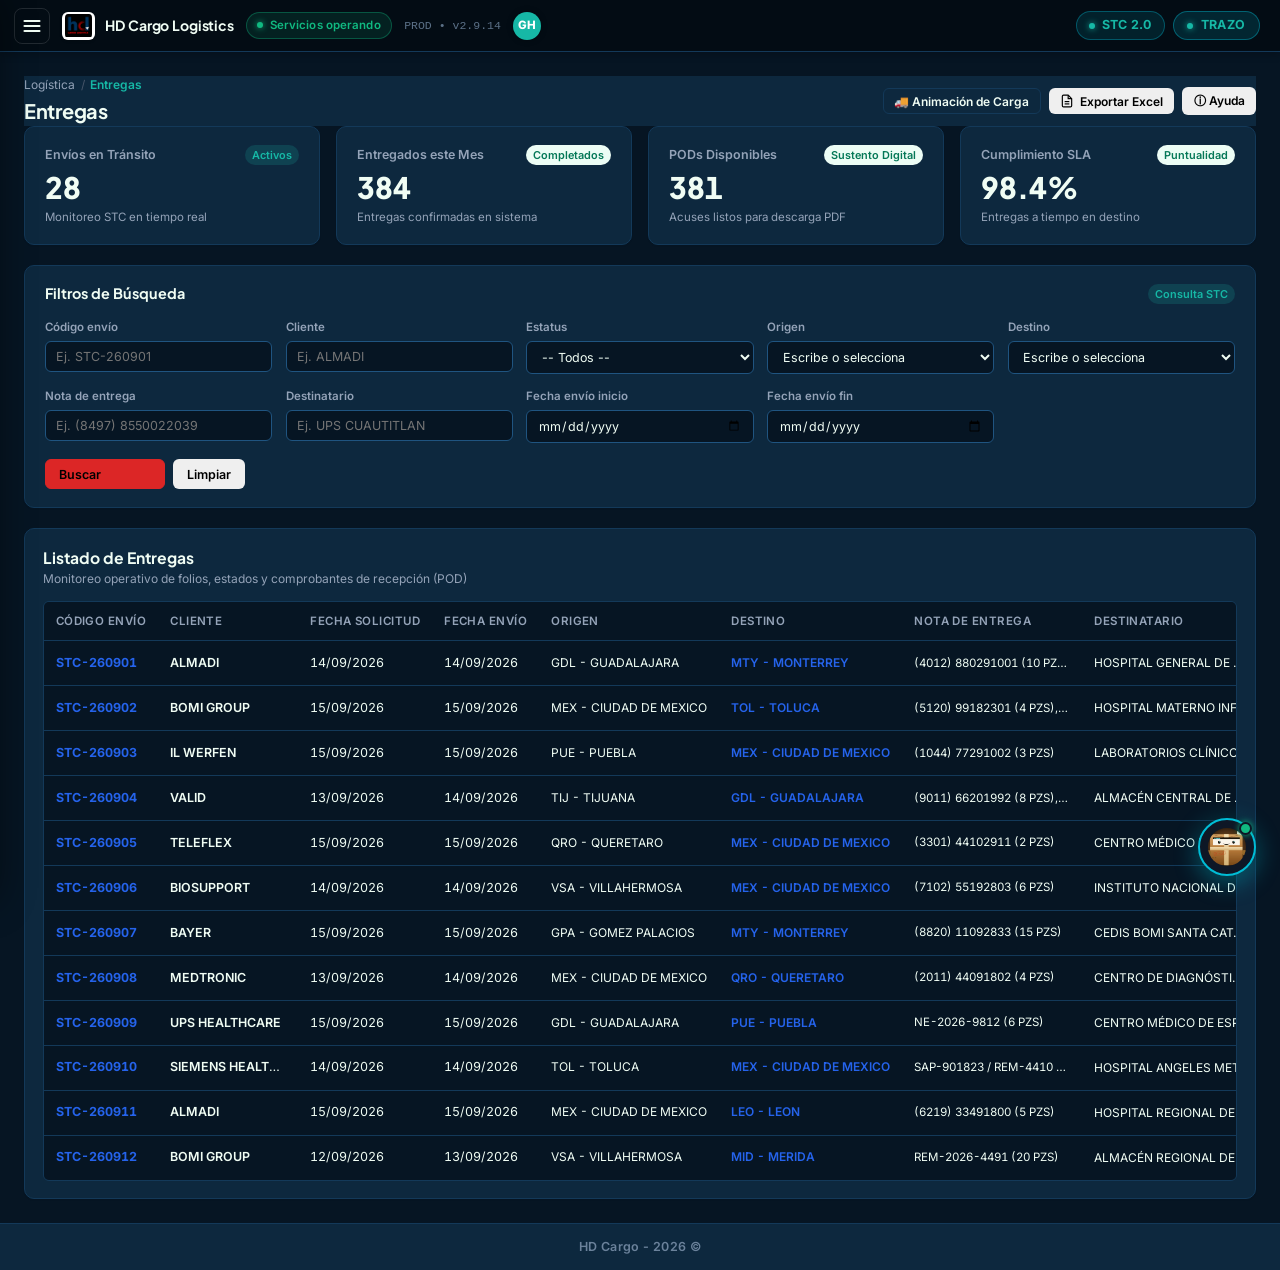
==== commit 4297c58c: "cambios como pidio mariano cambios en ui" ====
--- a/entregas.html
+++ b/entregas.html
@@ -3,14 +3,14 @@
 <head>
     <meta charset="UTF-8">
     <meta name="viewport" content="width=device-width, initial-scale=1.0">
-    <title>STC - Entregas & Vista Entrega | HD Cargo</title>
+    <title>HD Cargo Logistics - Entregas & Vista Entrega | HD Cargo</title>
     <!-- Google Fonts: Inter & Plus Jakarta Sans -->
     <link rel="preconnect" href="https://fonts.googleapis.com">
     <link rel="preconnect" href="https://fonts.gstatic.com" crossorigin>
     <link href="https://fonts.googleapis.com/css2?family=Inter:wght@300;400;500;600;700&family=Plus+Jakarta+Sans:wght@600;700;800&display=swap" rel="stylesheet">
     <link rel="stylesheet" href="styles.css">
 </head>
-<body class="app-layout" data-theme="marina-corporativa" data-color-mode="dark">
+<body class="app-layout" data-theme="marina-corporativa" data-color-mode="dark" data-nav-position="drawer-menu">
 
     <!-- Botón Flotante de Menú Hamburguesa para modo Drawer (Únicamente 3 rayitas) -->
     <button id="stc-drawer-toggle-btn" class="stc-drawer-toggle-btn" title="Abrir Menú de Navegación">
@@ -27,8 +27,13 @@
     <!-- Sidebar Lateral Ergonómica STC -->
     <aside class="sidebar" id="sidebar">
         <div class="sidebar-header">
-            <a href="index.html" class="brand" style="text-decoration: none;">
-                <img src="stc-logo-transparent.png" alt="STC Logo" class="stc-brand-logo" id="stc-logo-emblem" onclick="event.preventDefault(); toggleColorMode();" title="Haz clic en el emblema STC para alternar Modo Claro ☀️ / Modo Oscuro 🌙" style="cursor: pointer;">
+            <a href='home.html' class="brand" style="text-decoration: none;">
+                <svg viewBox="0 0 100 100" fill="none" xmlns="http://www.w3.org/2000/svg" class="stc-brand-logo" id="stc-logo-emblem" onclick="event.preventDefault(); toggleColorMode();" title="Haz clic en el emblema STC para alternar Modo Claro ☀️ / Modo Oscuro 🌙" style="cursor: pointer;">
+                    <rect x="48" y="15" width="4" height="64" fill="var(--primary-blue, #006778)" />
+                    <polygon points="35,26 65,26 61,33 39,33" fill="var(--primary-blue, #006778)" />
+                    <polygon points="36,35 64,35 60,42 40,42" fill="var(--primary-blue, #006778)" />
+                    <rect x="20" y="79" width="60" height="4.5" fill="var(--text-primary, #FFFFFF)" />
+                </svg>
                 <div class="brand-text">
                     <span class="stc-title">STC</span>
                     <span class="stc-tag">Logística & Entregas</span>
@@ -42,7 +47,7 @@
         <nav class="sidebar-nav">
             <!-- Home -->
             <div class="nav-group">
-                <a href="index.html" class="nav-group-title" style="text-decoration: none;">
+                <a href='home.html' class="nav-group-title" style="text-decoration: none;">
                     <div class="nav-title-content">
                         <svg class="nav-icon" viewBox="0 0 24 24" fill="none" stroke="currentColor" stroke-width="2"><path d="M3 9l9-7 9 7v11a2 2 0 0 1-2 2H5a2 2 0 0 1-2-2z"/><polyline points="9 22 9 12 15 12 15 22"/></svg>
                         <span>Home</span>
@@ -248,6 +253,39 @@
 
     <!-- Área Principal de Gestión -->
     <div class="main-wrapper">
+        <!-- Header General Unificado STC 2.0 -->
+        <header class="stc-global-topbar">
+            <div class="stc-topbar-left">
+                <button class="stc-topbar-drawer-btn" id="stc-topbar-drawer-btn" title="Abrir Menú de Navegación">
+                    <svg viewBox="0 0 24 24" fill="none" stroke="currentColor" stroke-width="2.5" stroke-linecap="round" stroke-linejoin="round">
+                        <line x1="3" y1="6" x2="21" y2="6"></line>
+                        <line x1="3" y1="12" x2="21" y2="12"></line>
+                        <line x1="3" y1="18" x2="21" y2="18"></line>
+                    </svg>
+                </button>
+                <a href="home.html" class="stc-topbar-brand" title="HD Cargo Logistics - Inicio">
+                    <img src="hd-cargo-logistics-logo.jpg" alt="HD Cargo Logistics" class="stc-topbar-logo-img">
+                    <span class="stc-topbar-brand-title">HD Cargo Logistics</span>
+                </a>
+                <div class="stc-topbar-status-badge">
+                    <span class="stc-topbar-status-dot"></span>
+                    <span>Servicios operando</span>
+                </div>
+                <span class="stc-topbar-version-tag">PROD • v2.9.14</span>
+                <div class="stc-topbar-user-avatar" onclick="openThemeModal()" title="Configuración de Perfil y Temas Visuales">GH</div>
+            </div>
+            <div class="stc-topbar-right">
+                <div class="stc-topbar-pill-stc">
+                    <span class="stc-topbar-pill-dot"></span>
+                    <span>STC 2.0</span>
+                </div>
+                <a href="https://heidi.hdcargo.mx" target="_blank" rel="noopener noreferrer" class="stc-topbar-btn-trazo" title="Ir a Plataforma Trazo (heidi.hdcargo.mx)">
+                    <span class="stc-topbar-pill-dot"></span>
+                    <span>TRAZO</span>
+                </a>
+            </div>
+        </header>
+
         <main class="content-area">
 
             <!-- Listado de Entregas -->
@@ -677,7 +715,13 @@
                     <span style="font-size: 1.25rem;">🎨</span>
                     <h3 style="margin: 0; font-size: 1.15rem; font-weight: 700;">Selector de Paletas de Color & Temas UI</h3>
                 </div>
-                <button class="btn btn-ghost btn-sm" onclick="closeThemeModal()" style="font-size: 1.2rem; cursor: pointer; padding: 2px 8px;">✕</button>
+                <div style="display: flex; align-items: center; gap: 0.6rem;">
+                    <button onclick="logoutUser()" class="btn-logout-modal" title="Cerrar sesión y volver al login" style="display: flex; align-items: center; gap: 6px; background: rgba(239, 68, 68, 0.12); border: 1px solid rgba(239, 68, 68, 0.35); color: #EF4444; padding: 5px 12px; border-radius: 8px; font-size: 0.78rem; font-weight: 700; cursor: pointer; transition: all 0.2s ease;">
+                        <svg viewBox="0 0 24 24" fill="none" stroke="currentColor" stroke-width="2" style="width: 14px; height: 14px;"><path d="M9 21H5a2 2 0 0 1-2-2V5a2 2 0 0 1 2-2h4"/><polyline points="16 17 21 12 16 7"/><line x1="21" y1="12" x2="9" y2="12"/></svg>
+                        <span>Cerrar Sesión</span>
+                    </button>
+                    <button class="btn btn-ghost btn-sm" onclick="closeThemeModal()" style="font-size: 1.2rem; cursor: pointer; padding: 2px 8px;">✕</button>
+                </div>
             </div>
             <div class="modal-body" style="padding-bottom: 1.25rem;">
                 <p style="font-size: 0.82rem; color: var(--text-muted, #64748B); margin-top: 0; margin-bottom: 1rem;">
@@ -1004,39 +1048,6 @@
                         <span style="font-size: 0.68rem; color: #64748B; font-family: monospace;">#0D1914 • #162921 • #F0FDF4 • #10B981 • #D95D39</span>
                     </div>
                 </div>
-
-                <hr style="margin: 1.25rem 0; border: none; border-top: 1px dashed #CBD5E1;">
-
-                <!-- SECCIÓN DE POSICIÓN DE NAVEGACIÓN STC -->
-                <div style="margin-bottom: 0.75rem;">
-                    <h4 style="margin: 0 0 0.25rem 0; font-size: 0.95rem; font-weight: 700;">🧭 Disposición y Posición de la Navegación (4 Variantes)</h4>
-                    <p style="font-size: 0.78rem; color: var(--text-muted, #64748B); margin: 0;">
-                        Cambia la disposición del menú en vivo: Sidebar Izquierda Clásica, Header Horizontal, Apple Dock Flotante o Drawer Hamburguesa.
-                    </p>
-                </div>
-
-                <div class="nav-pos-options-grid" style="display: grid; grid-template-columns: repeat(auto-fit, minmax(200px, 1fr)); gap: 0.85rem; margin-bottom: 1.5rem;">
-                    <div class="nav-pos-card-option active" onclick="applyNavPosition('sidebar-left')" id="nav-card-sidebar-left" style="border: 1px solid var(--border-medium, #CBD5E1); padding: 0.65rem; border-radius: 8px; cursor: pointer;">
-                        <strong style="font-size: 0.82rem; display: block; margin-bottom: 0.2rem;">📌 Sidebar Izquierda</strong>
-                        <span style="font-size: 0.7rem; color: var(--text-muted, #64748B);">Navegación lateral vertical clásica de ERP.</span>
-                    </div>
-
-                    <div class="nav-pos-card-option" onclick="applyNavPosition('header-top')" id="nav-card-header-top" style="border: 1px solid var(--border-medium, #CBD5E1); padding: 0.65rem; border-radius: 8px; cursor: pointer;">
-                        <strong style="font-size: 0.82rem; display: block; margin-bottom: 0.2rem;">🔝 Header Superior</strong>
-                        <span style="font-size: 0.7rem; color: var(--text-muted, #64748B);">Barra horizontal fija en la parte superior.</span>
-                    </div>
-
-                    <div class="nav-pos-card-option" onclick="applyNavPosition('floating-dock')" id="nav-card-floating-dock" style="border: 1px solid var(--border-medium, #CBD5E1); padding: 0.65rem; border-radius: 8px; cursor: pointer;">
-                        <strong style="font-size: 0.82rem; display: block; margin-bottom: 0.2rem;">🍏 Dock Flotante Mac OS</strong>
-                        <span style="font-size: 0.7rem; color: var(--text-muted, #64748B);">Dock flotante inferior con zoom fluido.</span>
-                    </div>
-
-                    <div class="nav-pos-card-option" onclick="applyNavPosition('drawer-menu')" id="nav-card-drawer-menu" style="border: 1px solid var(--border-medium, #CBD5E1); padding: 0.65rem; border-radius: 8px; cursor: pointer;">
-                        <strong style="font-size: 0.82rem; display: block; margin-bottom: 0.2rem;">🍔 Drawer Hamburguesa</strong>
-                        <span style="font-size: 0.7rem; color: var(--text-muted, #64748B);">Menú deslizante limpio con botón flotante.</span>
-                    </div>
-                </div>
-
             </div>
         </div>
     </div>
@@ -1169,7 +1180,7 @@
                 </g>
             </svg>
         </div>
-        <div id="stc-loader-title" class="stc-loader-title">Cargando Operaciones STC...</div>
+        <div id="stc-loader-title" class="stc-loader-title">Cargando HD Cargo Logistics...</div>
         <div id="stc-loader-sub" class="stc-loader-sub">Procesando logística en tiempo real</div>
     </div>
 
@@ -1238,3 +1249,5 @@
     <script src="entregas.js"></script>
 </body>
 </html>
+
+
--- a/styles.css
+++ b/styles.css
@@ -899,32 +899,19 @@
 
 .stc-brand-logo {
     height: 38px;
-    width: auto;
-    max-width: 48px;
-    object-fit: contain;
+    width: 38px;
     background: transparent !important;
     border-radius: 0;
     padding: 0;
     box-shadow: none;
     flex-shrink: 0;
     transition: all 0.2s ease;
-    filter: drop-shadow(0 1px 2px rgba(0, 0, 0, 0.15));
-}
-
-/* Invert/brighten logo mark for dark theme sidebars so it contrasts cleanly */
-[data-theme="default"] .stc-brand-logo,
-[data-theme="dark-indigo"] .stc-brand-logo,
-[data-theme="obsidian-amber"] .stc-brand-logo,
-[data-theme="tokyo-sunset"] .stc-brand-logo,
-[data-theme="space-ultraviolet"] .stc-brand-logo,
-[data-theme="sunset-bronze"] .stc-brand-logo,
-[data-theme="copper-sand"] .stc-brand-logo,
-[data-theme="honey-sienna"] .stc-brand-logo {
-    filter: brightness(0) invert(1) drop-shadow(0 0 3px rgba(251, 191, 36, 0.5));
+    filter: drop-shadow(0 0 6px var(--primary-blue, rgba(14, 165, 233, 0.4)));
 }
 
 .sidebar.collapsed .stc-brand-logo {
     height: 32px;
+    width: 32px;
 }
 
 .brand-text {
@@ -1335,6 +1322,201 @@
 .sidebar.collapsed + .main-wrapper {
     margin-left: var(--sidebar-collapsed-width);
     width: calc(100% - var(--sidebar-collapsed-width));
+}
+
+/* ==========================================================================
+   HEADER GENERAL UNIFICADO STC 2.0 (Todas las pantallas)
+   ========================================================================== */
+.stc-global-topbar {
+    height: 52px;
+    background-color: var(--bg-sidebar, #060B13);
+    border-bottom: 1px solid var(--border-subtle, rgba(255, 255, 255, 0.08));
+    display: flex;
+    align-items: center;
+    justify-content: space-between;
+    padding: 0 1.25rem 0 0.85rem;
+    position: sticky;
+    top: 0;
+    z-index: 1000;
+    box-shadow: 0 2px 8px rgba(0, 0, 0, 0.25);
+    user-select: none;
+}
+
+.stc-topbar-left {
+    display: flex;
+    align-items: center;
+    gap: 0.75rem;
+}
+
+/* Botón Hamburguesa Integrado al Topbar */
+.stc-topbar-drawer-btn {
+    width: 36px;
+    height: 36px;
+    border-radius: 8px;
+    background: transparent;
+    border: 1px solid rgba(255, 255, 255, 0.12);
+    color: var(--text-primary, #FFFFFF);
+    display: flex;
+    align-items: center;
+    justify-content: center;
+    cursor: pointer;
+    transition: all 0.2s cubic-bezier(0.4, 0, 0.2, 1);
+    flex-shrink: 0;
+}
+
+.stc-topbar-drawer-btn:hover {
+    background: var(--primary-blue, #00BDD6);
+    color: #0E1726;
+    border-color: var(--primary-blue, #00BDD6);
+    box-shadow: 0 0 10px rgba(0, 189, 214, 0.4);
+    transform: scale(1.05);
+}
+
+.stc-topbar-drawer-btn svg {
+    width: 20px;
+    height: 20px;
+}
+
+/* Logo HD Cargo Logistics con borde redondeado */
+.stc-topbar-brand {
+    display: flex;
+    align-items: center;
+    gap: 0.65rem;
+    text-decoration: none;
+}
+
+.stc-topbar-logo-img {
+    height: 28px;
+    width: auto;
+    max-width: 38px;
+    object-fit: contain;
+    border-radius: 6px;
+    background: #FFFFFF;
+    padding: 2px 3px;
+    box-shadow: 0 1px 3px rgba(0, 0, 0, 0.2);
+}
+
+.stc-topbar-brand-title {
+    font-family: var(--font-heading, 'Plus Jakarta Sans', sans-serif);
+    font-size: 0.88rem;
+    font-weight: 700;
+    color: var(--text-primary, #FFFFFF);
+    letter-spacing: -0.01em;
+}
+
+/* Badge de Estado del Sistema */
+.stc-topbar-status-badge {
+    display: inline-flex;
+    align-items: center;
+    gap: 0.4rem;
+    background: rgba(16, 185, 129, 0.12);
+    border: 1px solid rgba(16, 185, 129, 0.35);
+    color: #10B981;
+    font-size: 0.72rem;
+    font-weight: 600;
+    padding: 0.22rem 0.65rem;
+    border-radius: 20px;
+    letter-spacing: 0.01em;
+}
+
+.stc-topbar-status-dot {
+    width: 6px;
+    height: 6px;
+    border-radius: 50%;
+    background-color: #10B981;
+    box-shadow: 0 0 6px #10B981;
+}
+
+/* Tag de Versión & Entorno */
+.stc-topbar-version-tag {
+    font-family: var(--font-mono, monospace);
+    font-size: 0.72rem;
+    color: var(--text-muted, #94A3B8);
+    opacity: 0.85;
+}
+
+/* Avatar de Usuario */
+.stc-topbar-user-avatar {
+    width: 28px;
+    height: 28px;
+    border-radius: 50%;
+    background: var(--primary-blue, #006778);
+    color: #FFFFFF;
+    font-weight: 800;
+    font-size: 0.72rem;
+    display: flex;
+    align-items: center;
+    justify-content: center;
+    cursor: pointer;
+    box-shadow: 0 0 6px rgba(0, 0, 0, 0.3);
+    transition: transform 0.2s ease;
+}
+
+.stc-topbar-user-avatar:hover {
+    transform: scale(1.1);
+}
+
+/* Lado Derecho */
+.stc-topbar-right {
+    display: flex;
+    align-items: center;
+    gap: 0.5rem;
+}
+
+/* Badge / Botón STC 2.0 */
+.stc-topbar-pill-stc {
+    display: inline-flex;
+    align-items: center;
+    gap: 0.45rem;
+    background: rgba(0, 189, 214, 0.12);
+    border: 1px solid rgba(0, 189, 214, 0.35);
+    color: var(--primary-blue, #00BDD6);
+    font-size: 0.78rem;
+    font-weight: 700;
+    padding: 0.28rem 0.75rem;
+    border-radius: 20px;
+    text-decoration: none;
+    letter-spacing: 0.02em;
+    cursor: default;
+}
+
+.stc-topbar-pill-dot {
+    width: 6px;
+    height: 6px;
+    border-radius: 50%;
+    background-color: var(--primary-blue, #00BDD6);
+    box-shadow: 0 0 6px var(--primary-blue, #00BDD6);
+}
+
+/* Botón TRAZO que redirige a heidi.hdcargo.mx */
+.stc-topbar-btn-trazo {
+    display: inline-flex;
+    align-items: center;
+    gap: 0.45rem;
+    background: rgba(0, 189, 214, 0.15);
+    border: 1px solid rgba(0, 189, 214, 0.4);
+    color: var(--primary-blue, #00BDD6);
+    font-size: 0.78rem;
+    font-weight: 700;
+    padding: 0.28rem 0.85rem;
+    border-radius: 20px;
+    text-decoration: none;
+    letter-spacing: 0.03em;
+    transition: all 0.2s cubic-bezier(0.4, 0, 0.2, 1);
+    cursor: pointer;
+}
+
+.stc-topbar-btn-trazo:hover {
+    background: var(--primary-blue, #00BDD6);
+    color: #0E1726;
+    border-color: var(--primary-blue, #00BDD6);
+    box-shadow: 0 0 14px rgba(0, 189, 214, 0.5);
+    transform: translateY(-1px);
+}
+
+.stc-topbar-btn-trazo .stc-topbar-pill-dot {
+    background-color: currentColor;
+    box-shadow: 0 0 6px currentColor;
 }
 
 .topbar {
@@ -1771,6 +1953,92 @@
     font-size: 0.98rem;
     font-weight: 700;
     color: var(--text-primary);
+}
+
+/* ==========================================================================
+   Barra de Filtros Rápidos de Estado (Envíos & Entregas)
+   ========================================================================== */
+.quick-filter-bar {
+    display: flex;
+    align-items: center;
+    justify-content: space-between;
+    gap: 1rem;
+    margin-bottom: 1rem;
+    padding: 0.65rem 0.85rem;
+    background: var(--bg-main, #F8FAFC);
+    border: 1px solid var(--border-subtle, #E2E8F0);
+    border-radius: var(--radius-card, 10px);
+    flex-wrap: wrap;
+}
+
+.quick-search-wrapper {
+    position: relative;
+    display: flex;
+    align-items: center;
+    flex: 1;
+    min-width: 260px;
+}
+
+.quick-search-wrapper .search-icon {
+    position: absolute;
+    left: 12px;
+    width: 16px;
+    height: 16px;
+    color: var(--text-muted, #94A3B8);
+    pointer-events: none;
+}
+
+.quick-search-input {
+    width: 100%;
+    padding: 0.55rem 0.75rem 0.55rem 2.25rem;
+    background: var(--bg-card, #FFFFFF);
+    border: 1px solid var(--border-subtle, #CBD5E1);
+    border-radius: 8px;
+    font-size: 0.85rem;
+    color: var(--text-primary, #0F172A);
+    outline: none;
+    transition: all 0.2s ease;
+}
+
+.quick-search-input:focus {
+    border-color: var(--primary-blue);
+    box-shadow: 0 0 0 3px var(--primary-light, rgba(37, 99, 235, 0.15));
+}
+
+.status-pill-filter-group {
+    display: flex;
+    align-items: center;
+    gap: 0.45rem;
+    flex-wrap: wrap;
+}
+
+.status-filter-pill {
+    padding: 0.45rem 1.05rem;
+    border-radius: 8px;
+    border: 1px solid var(--border-subtle, #CBD5E1);
+    background: var(--bg-card, #FFFFFF);
+    color: var(--text-secondary, #475569);
+    font-size: 0.82rem;
+    font-weight: 600;
+    cursor: pointer;
+    transition: all 0.2s ease;
+    user-select: none;
+    display: inline-flex;
+    align-items: center;
+    gap: 0.4rem;
+}
+
+.status-filter-pill:hover {
+    background: var(--bg-sidebar-hover, #F1F5F9);
+    color: var(--text-primary, #0F172A);
+    border-color: var(--primary-blue);
+}
+
+.status-filter-pill.active {
+    background: var(--primary-light, #EFF6FF);
+    color: var(--primary-blue, #2563EB);
+    border-color: var(--primary-blue, #2563EB);
+    box-shadow: 0 1px 3px rgba(0, 0, 0, 0.08);
 }
 
 .table-header p {
@@ -3133,14 +3401,10 @@
     width: 100% !important;
 }
 
-/* --- 4. Drawer Deslizante Hamburguesa (data-nav-position="drawer-menu") --- */
+/* --- 4. Drawer Deslizante Hamburguesa (Modo de Navegación Único & Definitivo) --- */
 
 /* Botón Hamburguesa Flotante - Únicamente Ícono de 3 rayitas */
 .stc-drawer-toggle-btn {
-    display: none;
-}
-
-body[data-nav-position="drawer-menu"] .stc-drawer-toggle-btn {
     display: flex;
     align-items: center;
     justify-content: center;
@@ -3160,18 +3424,19 @@
     transition: all 0.2s cubic-bezier(0.4, 0, 0.2, 1);
 }
 
-body[data-nav-position="drawer-menu"] .stc-drawer-toggle-btn:hover {
+.stc-drawer-toggle-btn:hover {
     transform: scale(1.08);
     box-shadow: 0 6px 20px rgba(0, 0, 0, 0.4);
     background: var(--primary-blue, #2563EB);
 }
 
-body[data-nav-position="drawer-menu"] .stc-drawer-toggle-btn svg {
+.stc-drawer-toggle-btn svg {
     width: 22px;
     height: 22px;
 }
 
 /* Ocultar totalmente el botón flotante cuando el drawer esté ABIERTO */
+body.drawer-open .stc-drawer-toggle-btn,
 body[data-nav-position="drawer-menu"].drawer-open .stc-drawer-toggle-btn {
     display: none !important;
     opacity: 0 !important;
@@ -3244,7 +3509,12 @@
 body[data-nav-position="drawer-menu"] .main-wrapper {
     margin-left: 0 !important;
     width: 100% !important;
-    padding-top: 52px !important;
+    padding-top: 0 !important;
+}
+
+/* Ocultar botón flotante suelto si el topbar tiene el suyo integrado */
+.stc-drawer-toggle-btn {
+    display: none !important;
 }
 
 /* ==========================================================================
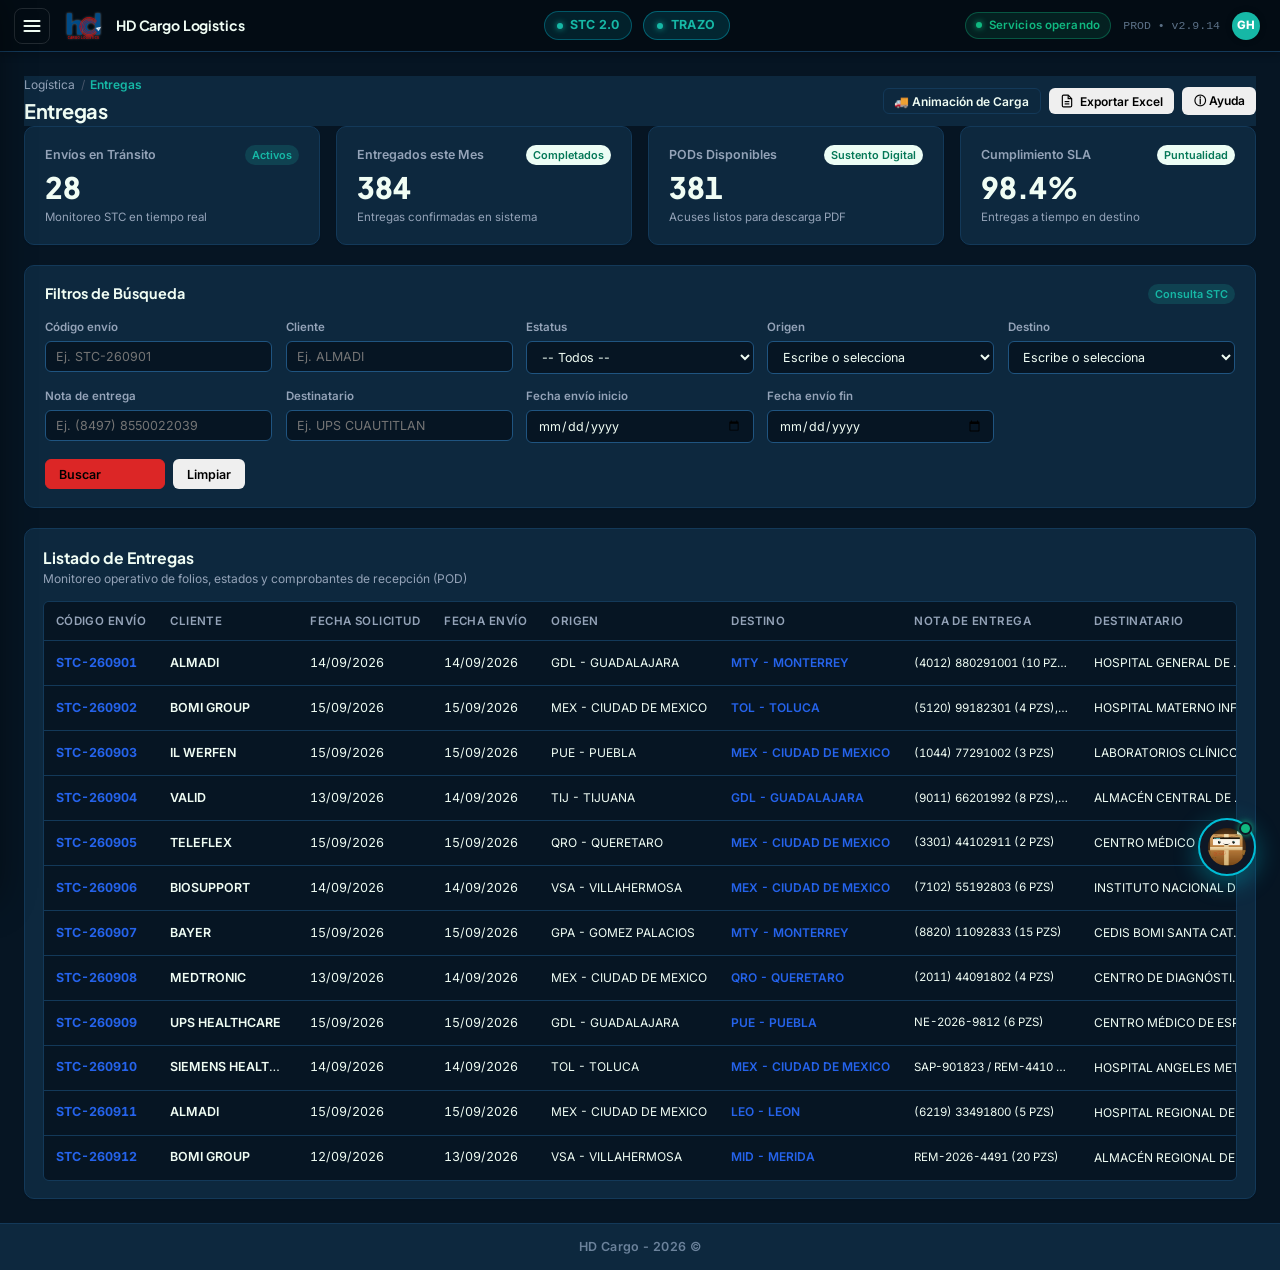
==== commit e1cea6a6: "mas cambios al ui se metio la barra de arriba y el logo mejorado ojala y jale" ====
--- a/entregas.html
+++ b/entregas.html
@@ -255,6 +255,7 @@
     <div class="main-wrapper">
         <!-- Header General Unificado STC 2.0 -->
         <header class="stc-global-topbar">
+            <!-- Izquierda: Menú Hamburguesa & Logo Adaptable Oficial -->
             <div class="stc-topbar-left">
                 <button class="stc-topbar-drawer-btn" id="stc-topbar-drawer-btn" title="Abrir Menú de Navegación">
                     <svg viewBox="0 0 24 24" fill="none" stroke="currentColor" stroke-width="2.5" stroke-linecap="round" stroke-linejoin="round">
@@ -264,17 +265,13 @@
                     </svg>
                 </button>
                 <a href="home.html" class="stc-topbar-brand" title="HD Cargo Logistics - Inicio">
-                    <img src="hd-cargo-logistics-logo.jpg" alt="HD Cargo Logistics" class="stc-topbar-logo-img">
+                    <img src="hd-cargo-logo.svg" alt="HD Cargo Logistics" class="stc-topbar-logo-img">
                     <span class="stc-topbar-brand-title">HD Cargo Logistics</span>
                 </a>
-                <div class="stc-topbar-status-badge">
-                    <span class="stc-topbar-status-dot"></span>
-                    <span>Servicios operando</span>
-                </div>
-                <span class="stc-topbar-version-tag">PROD • v2.9.14</span>
-                <div class="stc-topbar-user-avatar" onclick="openThemeModal()" title="Configuración de Perfil y Temas Visuales">GH</div>
-            </div>
-            <div class="stc-topbar-right">
+            </div>
+
+            <!-- Centro: STC 2.0 & TRAZO -->
+            <div class="stc-topbar-center">
                 <div class="stc-topbar-pill-stc">
                     <span class="stc-topbar-pill-dot"></span>
                     <span>STC 2.0</span>
@@ -283,6 +280,16 @@
                     <span class="stc-topbar-pill-dot"></span>
                     <span>TRAZO</span>
                 </a>
+            </div>
+
+            <!-- Derecha: Estado de Servicios, Versión y Avatar -->
+            <div class="stc-topbar-right">
+                <div class="stc-topbar-status-badge">
+                    <span class="stc-topbar-status-dot"></span>
+                    <span>Servicios operando</span>
+                </div>
+                <span class="stc-topbar-version-tag">PROD • v2.9.14</span>
+                <div class="stc-topbar-user-avatar" onclick="openThemeModal()" title="Configuración de Perfil y Temas Visuales">GH</div>
             </div>
         </header>
 
--- a/styles.css
+++ b/styles.css
@@ -1342,10 +1342,12 @@
     user-select: none;
 }
 
+/* Lado Izquierdo: Botón Menú Drawer y Logo HD Cargo Logistics */
 .stc-topbar-left {
     display: flex;
     align-items: center;
     gap: 0.75rem;
+    flex: 1;
 }
 
 /* Botón Hamburguesa Integrado al Topbar */
@@ -1377,7 +1379,7 @@
     height: 20px;
 }
 
-/* Logo HD Cargo Logistics con borde redondeado */
+/* Logo HD Cargo Logistics con colores estáticos oficiales y fondo transparente */
 .stc-topbar-brand {
     display: flex;
     align-items: center;
@@ -1386,14 +1388,28 @@
 }
 
 .stc-topbar-logo-img {
-    height: 28px;
+    height: 32px;
     width: auto;
-    max-width: 38px;
+    max-width: 44px;
     object-fit: contain;
-    border-radius: 6px;
-    background: #FFFFFF;
-    padding: 2px 3px;
-    box-shadow: 0 1px 3px rgba(0, 0, 0, 0.2);
+    background: transparent !important;
+    border-radius: 0 !important;
+    padding: 0 !important;
+    box-shadow: none !important;
+    border: none !important;
+    transition: transform 0.2s ease;
+}
+
+body[data-color-mode="dark"] .stc-topbar-logo-img {
+    filter: drop-shadow(0 0 1px rgba(255, 255, 255, 0.4));
+}
+
+body[data-color-mode="light"] .stc-topbar-logo-img {
+    filter: drop-shadow(0 1px 2px rgba(0, 0, 0, 0.15));
+}
+
+.stc-topbar-brand:hover .stc-topbar-logo-img {
+    transform: scale(1.06);
 }
 
 .stc-topbar-brand-title {
@@ -1404,63 +1420,13 @@
     letter-spacing: -0.01em;
 }
 
-/* Badge de Estado del Sistema */
-.stc-topbar-status-badge {
-    display: inline-flex;
-    align-items: center;
-    gap: 0.4rem;
-    background: rgba(16, 185, 129, 0.12);
-    border: 1px solid rgba(16, 185, 129, 0.35);
-    color: #10B981;
-    font-size: 0.72rem;
-    font-weight: 600;
-    padding: 0.22rem 0.65rem;
-    border-radius: 20px;
-    letter-spacing: 0.01em;
-}
-
-.stc-topbar-status-dot {
-    width: 6px;
-    height: 6px;
-    border-radius: 50%;
-    background-color: #10B981;
-    box-shadow: 0 0 6px #10B981;
-}
-
-/* Tag de Versión & Entorno */
-.stc-topbar-version-tag {
-    font-family: var(--font-mono, monospace);
-    font-size: 0.72rem;
-    color: var(--text-muted, #94A3B8);
-    opacity: 0.85;
-}
-
-/* Avatar de Usuario */
-.stc-topbar-user-avatar {
-    width: 28px;
-    height: 28px;
-    border-radius: 50%;
-    background: var(--primary-blue, #006778);
-    color: #FFFFFF;
-    font-weight: 800;
-    font-size: 0.72rem;
+/* Centro: Botones STC 2.0 y TRAZO */
+.stc-topbar-center {
     display: flex;
     align-items: center;
     justify-content: center;
-    cursor: pointer;
-    box-shadow: 0 0 6px rgba(0, 0, 0, 0.3);
-    transition: transform 0.2s ease;
-}
-
-.stc-topbar-user-avatar:hover {
-    transform: scale(1.1);
-}
-
-/* Lado Derecho */
-.stc-topbar-right {
-    display: flex;
-    align-items: center;
-    gap: 0.5rem;
+    gap: 0.65rem;
+    flex: 1;
 }
 
 /* Badge / Botón STC 2.0 */
@@ -1517,6 +1483,67 @@
 .stc-topbar-btn-trazo .stc-topbar-pill-dot {
     background-color: currentColor;
     box-shadow: 0 0 6px currentColor;
+}
+
+/* Lado Derecho: Estatus, Versión y Avatar */
+.stc-topbar-right {
+    display: flex;
+    align-items: center;
+    justify-content: flex-end;
+    gap: 0.75rem;
+    flex: 1;
+}
+
+/* Badge de Estado del Sistema */
+.stc-topbar-status-badge {
+    display: inline-flex;
+    align-items: center;
+    gap: 0.4rem;
+    background: rgba(16, 185, 129, 0.12);
+    border: 1px solid rgba(16, 185, 129, 0.35);
+    color: #10B981;
+    font-size: 0.72rem;
+    font-weight: 600;
+    padding: 0.22rem 0.65rem;
+    border-radius: 20px;
+    letter-spacing: 0.01em;
+}
+
+.stc-topbar-status-dot {
+    width: 6px;
+    height: 6px;
+    border-radius: 50%;
+    background-color: #10B981;
+    box-shadow: 0 0 6px #10B981;
+}
+
+/* Tag de Versión & Entorno */
+.stc-topbar-version-tag {
+    font-family: var(--font-mono, monospace);
+    font-size: 0.72rem;
+    color: var(--text-muted, #94A3B8);
+    opacity: 0.85;
+}
+
+/* Avatar de Usuario */
+.stc-topbar-user-avatar {
+    width: 28px;
+    height: 28px;
+    border-radius: 50%;
+    background: var(--primary-blue, #006778);
+    color: #FFFFFF;
+    font-weight: 800;
+    font-size: 0.72rem;
+    display: flex;
+    align-items: center;
+    justify-content: center;
+    cursor: pointer;
+    box-shadow: 0 0 6px rgba(0, 0, 0, 0.3);
+    transition: transform 0.2s ease;
+}
+
+.stc-topbar-user-avatar:hover {
+    transform: scale(1.1);
 }
 
 .topbar {
@@ -4032,3 +4059,395 @@
     height: 16px !important;
     fill: #0E1726 !important;
 }
+
+/* ==========================================================================
+   MODAL DE CARGA MASIVA STC 2.0 (Diseño Moderno & Ergonómico)
+   ========================================================================== */
+.modal-card-masiva {
+    max-width: 860px !important;
+    width: 95% !important;
+    background: var(--bg-card) !important;
+    border: 1px solid var(--border-subtle) !important;
+    border-radius: 16px !important;
+    box-shadow: 0 24px 60px rgba(0, 0, 0, 0.45), 0 0 20px rgba(0, 189, 214, 0.1) !important;
+    padding: 1.5rem 1.75rem !important;
+    color: var(--text-primary) !important;
+}
+
+.modal-header-masiva {
+    display: flex !important;
+    align-items: center !important;
+    justify-content: space-between !important;
+    padding-bottom: 1rem !important;
+    border-bottom: 1px solid var(--border-subtle) !important;
+    margin-bottom: 1.25rem !important;
+}
+
+.masiva-title-group {
+    display: flex !important;
+    align-items: center !important;
+    gap: 0.75rem !important;
+}
+
+.masiva-icon-badge {
+    width: 38px !important;
+    height: 38px !important;
+    border-radius: 10px !important;
+    background: var(--primary-light, rgba(0, 189, 214, 0.15)) !important;
+    border: 1px solid var(--primary-border, rgba(0, 189, 214, 0.35)) !important;
+    color: var(--primary-blue, #00BDD6) !important;
+    display: flex !important;
+    align-items: center !important;
+    justify-content: center !important;
+}
+
+.masiva-icon-badge svg {
+    width: 20px !important;
+    height: 20px !important;
+}
+
+.masiva-title-text h2 {
+    font-size: 1.2rem !important;
+    font-weight: 800 !important;
+    color: var(--text-primary) !important;
+    margin: 0 !important;
+    line-height: 1.2 !important;
+}
+
+.masiva-title-text p {
+    font-size: 0.75rem !important;
+    color: var(--text-muted) !important;
+    margin: 0 !important;
+}
+
+/* Upload Zone Drop Area */
+.masiva-upload-container {
+    display: grid !important;
+    grid-template-columns: 1fr 220px !important;
+    gap: 1rem !important;
+    margin-bottom: 1.5rem !important;
+}
+
+@media (max-width: 768px) {
+    .masiva-upload-container {
+        grid-template-columns: 1fr !important;
+    }
+}
+
+.masiva-dropzone {
+    border: 2px dashed var(--border-medium, rgba(255, 255, 255, 0.2)) !important;
+    border-radius: 12px !important;
+    background: var(--bg-main) !important;
+    padding: 1.2rem !important;
+    display: flex !important;
+    flex-direction: column !important;
+    align-items: center !important;
+    justify-content: center !important;
+    text-align: center !important;
+    cursor: pointer !important;
+    transition: all 0.2s ease !important;
+    position: relative !important;
+}
+
+.masiva-dropzone:hover, .masiva-dropzone.dragover {
+    border-color: var(--primary-blue, #00BDD6) !important;
+    background: var(--primary-light, rgba(0, 189, 214, 0.08)) !important;
+    box-shadow: 0 0 16px rgba(0, 189, 214, 0.15) !important;
+}
+
+.masiva-dropzone svg {
+    width: 36px !important;
+    height: 36px !important;
+    color: var(--primary-blue, #00BDD6) !important;
+    margin-bottom: 0.5rem !important;
+}
+
+.masiva-drop-text {
+    font-size: 0.82rem !important;
+    font-weight: 600 !important;
+    color: var(--text-primary) !important;
+}
+
+.masiva-drop-subtext {
+    font-size: 0.7rem !important;
+    color: var(--text-muted) !important;
+    margin-top: 2px !important;
+}
+
+.masiva-selected-file-pill {
+    display: none;
+    align-items: center !important;
+    gap: 0.5rem !important;
+    background: var(--bg-card) !important;
+    border: 1px solid var(--primary-border, rgba(0, 189, 214, 0.4)) !important;
+    border-radius: 20px !important;
+    padding: 0.35rem 0.85rem !important;
+    font-size: 0.75rem !important;
+    font-weight: 600 !important;
+    color: var(--text-primary) !important;
+    margin-top: 0.5rem !important;
+}
+
+/* Card de Descarga de Layout Oficial */
+.masiva-layout-card {
+    background: var(--bg-main) !important;
+    border: 1px solid var(--border-subtle) !important;
+    border-radius: 12px !important;
+    padding: 1rem !important;
+    display: flex !important;
+    flex-direction: column !important;
+    justify-content: space-between !important;
+    align-items: center !important;
+    text-align: center !important;
+}
+
+.masiva-layout-icon {
+    width: 38px !important;
+    height: 38px !important;
+    border-radius: 50% !important;
+    background: rgba(16, 185, 129, 0.15) !important;
+    color: #10B981 !important;
+    display: flex !important;
+    align-items: center !important;
+    justify-content: center !important;
+    margin-bottom: 0.4rem !important;
+}
+
+.masiva-layout-icon svg {
+    width: 20px !important;
+    height: 20px !important;
+}
+
+.masiva-layout-title {
+    font-size: 0.8rem !important;
+    font-weight: 700 !important;
+    color: var(--text-primary) !important;
+}
+
+.masiva-layout-desc {
+    font-size: 0.68rem !important;
+    color: var(--text-muted) !important;
+    margin-bottom: 0.6rem !important;
+}
+
+.masiva-btn-download-layout {
+    width: 100% !important;
+    background: transparent !important;
+    border: 1px solid var(--primary-border, rgba(0, 189, 214, 0.4)) !important;
+    color: var(--primary-blue, #00BDD6) !important;
+    font-size: 0.75rem !important;
+    font-weight: 700 !important;
+    padding: 0.45rem 0.6rem !important;
+    border-radius: 8px !important;
+    display: inline-flex !important;
+    align-items: center !important;
+    justify-content: center !important;
+    gap: 0.4rem !important;
+    cursor: pointer !important;
+    transition: all 0.2s ease !important;
+}
+
+.masiva-btn-download-layout:hover {
+    background: var(--primary-blue, #00BDD6) !important;
+    color: #0E1726 !important;
+    box-shadow: 0 4px 12px rgba(0, 189, 214, 0.3) !important;
+}
+
+/* Historial de Cargas Masivas */
+.masiva-history-header {
+    display: flex !important;
+    align-items: center !important;
+    justify-content: space-between !important;
+    margin-bottom: 0.65rem !important;
+}
+
+.masiva-history-title {
+    font-size: 0.88rem !important;
+    font-weight: 700 !important;
+    color: var(--text-primary) !important;
+    display: flex !important;
+    align-items: center !important;
+    gap: 0.45rem !important;
+}
+
+.masiva-table-wrap {
+    background: var(--bg-main) !important;
+    border: 1px solid var(--border-subtle) !important;
+    border-radius: 10px !important;
+    overflow: hidden !important;
+    margin-bottom: 0.85rem !important;
+}
+
+.masiva-table {
+    width: 100% !important;
+    border-collapse: collapse !important;
+    font-size: 0.78rem !important;
+}
+
+.masiva-table th {
+    background: var(--bg-card) !important;
+    color: var(--text-muted) !important;
+    font-weight: 700 !important;
+    text-transform: uppercase !important;
+    font-size: 0.68rem !important;
+    letter-spacing: 0.04em !important;
+    padding: 0.55rem 0.85rem !important;
+    text-align: left !important;
+    border-bottom: 1px solid var(--border-subtle) !important;
+}
+
+.masiva-table td {
+    padding: 0.55rem 0.85rem !important;
+    color: var(--text-primary) !important;
+    border-bottom: 1px solid var(--border-subtle) !important;
+    vertical-align: middle !important;
+}
+
+.masiva-table tbody tr:hover {
+    background: var(--primary-light, rgba(0, 189, 214, 0.06)) !important;
+}
+
+.masiva-table tbody tr:last-child td {
+    border-bottom: none !important;
+}
+
+.masiva-file-badge {
+    display: inline-flex !important;
+    align-items: center !important;
+    gap: 0.4rem !important;
+    font-weight: 600 !important;
+}
+
+.masiva-user-chip {
+    display: inline-flex !important;
+    align-items: center !important;
+    gap: 0.35rem !important;
+    background: var(--bg-card) !important;
+    padding: 0.15rem 0.5rem !important;
+    border-radius: 12px !important;
+    border: 1px solid var(--border-subtle) !important;
+    font-size: 0.7rem !important;
+    font-weight: 600 !important;
+}
+
+.masiva-action-download-btn {
+    background: transparent !important;
+    border: 1px solid var(--border-subtle) !important;
+    color: var(--primary-blue, #00BDD6) !important;
+    width: 28px !important;
+    height: 28px !important;
+    border-radius: 6px !important;
+    display: inline-flex !important;
+    align-items: center !important;
+    justify-content: center !important;
+    cursor: pointer !important;
+    transition: all 0.15s ease !important;
+}
+
+.masiva-action-download-btn:hover {
+    background: var(--primary-blue, #00BDD6) !important;
+    color: #0E1726 !important;
+    border-color: var(--primary-blue, #00BDD6) !important;
+}
+
+.masiva-action-download-btn svg {
+    width: 14px !important;
+    height: 14px !important;
+}
+
+/* Paginador Masiva */
+.masiva-pagination-bar {
+    display: flex !important;
+    align-items: center !important;
+    justify-content: space-between !important;
+    font-size: 0.75rem !important;
+    color: var(--text-muted) !important;
+    margin-bottom: 1.25rem !important;
+}
+
+.masiva-pagination-controls {
+    display: flex !important;
+    align-items: center !important;
+    gap: 0.3rem !important;
+}
+
+.masiva-page-btn {
+    min-width: 28px !important;
+    height: 28px !important;
+    padding: 0 0.4rem !important;
+    border-radius: 6px !important;
+    background: var(--bg-main) !important;
+    border: 1px solid var(--border-subtle) !important;
+    color: var(--text-primary) !important;
+    font-size: 0.75rem !important;
+    font-weight: 600 !important;
+    cursor: pointer !important;
+    display: flex !important;
+    align-items: center !important;
+    justify-content: center !important;
+    transition: all 0.15s ease !important;
+}
+
+.masiva-page-btn:hover {
+    border-color: var(--primary-blue, #00BDD6) !important;
+    color: var(--primary-blue, #00BDD6) !important;
+}
+
+.masiva-page-btn.active {
+    background: var(--primary-blue, #00BDD6) !important;
+    color: #0E1726 !important;
+    border-color: var(--primary-blue, #00BDD6) !important;
+    font-weight: 800 !important;
+}
+
+/* Footer Modal Masiva */
+.masiva-modal-footer {
+    display: flex !important;
+    align-items: center !important;
+    justify-content: flex-end !important;
+    gap: 0.75rem !important;
+    padding-top: 1rem !important;
+    border-top: 1px solid var(--border-subtle) !important;
+}
+
+.masiva-btn-cancel {
+    padding: 0.55rem 1.2rem !important;
+    border-radius: 8px !important;
+    background: var(--bg-main) !important;
+    border: 1px solid var(--border-subtle) !important;
+    color: var(--text-primary) !important;
+    font-weight: 600 !important;
+    font-size: 0.82rem !important;
+    cursor: pointer !important;
+    transition: all 0.15s ease !important;
+}
+
+.masiva-btn-cancel:hover {
+    background: rgba(239, 68, 68, 0.15) !important;
+    color: #EF4444 !important;
+    border-color: rgba(239, 68, 68, 0.3) !important;
+}
+
+.masiva-btn-submit {
+    padding: 0.55rem 1.4rem !important;
+    border-radius: 8px !important;
+    background: #F59E0B !important;
+    border: none !important;
+    color: #0F172A !important;
+    font-weight: 800 !important;
+    font-size: 0.82rem !important;
+    cursor: pointer !important;
+    display: inline-flex !important;
+    align-items: center !important;
+    gap: 0.45rem !important;
+    transition: all 0.2s cubic-bezier(0.4, 0, 0.2, 1) !important;
+    box-shadow: 0 4px 14px rgba(245, 158, 11, 0.3) !important;
+}
+
+.masiva-btn-submit:hover {
+    background: #D97706 !important;
+    color: #FFFFFF !important;
+    transform: translateY(-1px) !important;
+    box-shadow: 0 6px 20px rgba(245, 158, 11, 0.45) !important;
+}
+
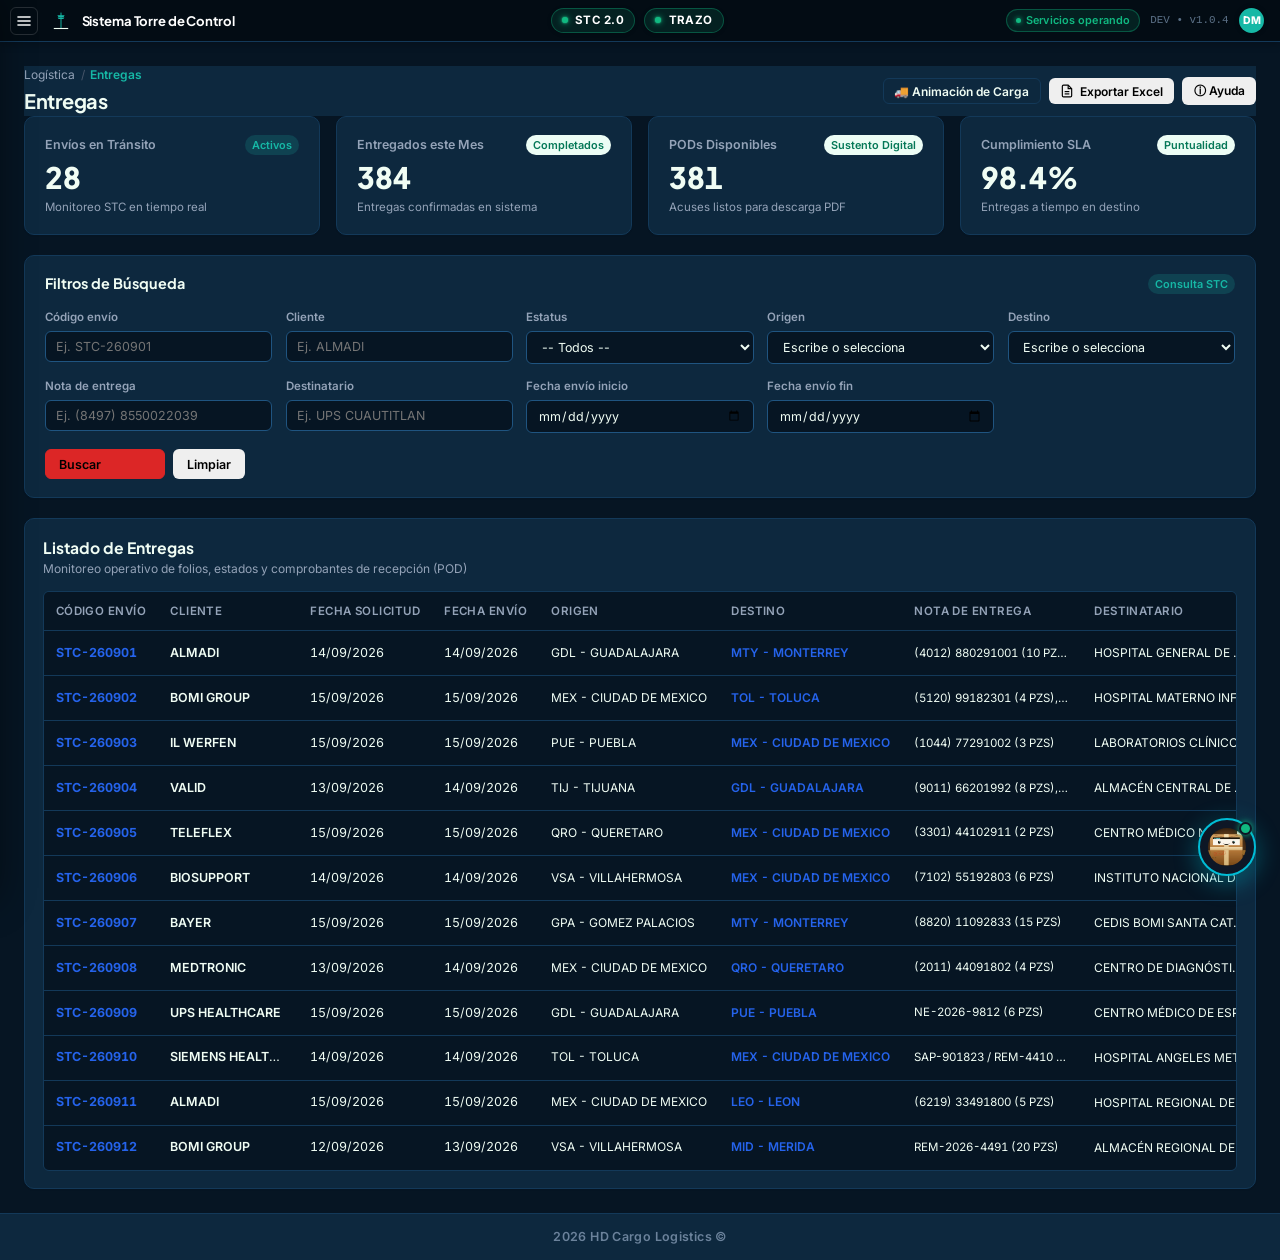
==== commit 0586a7e2: "cambio extraños cambios extraños hay en mi" ====
--- a/entregas.html
+++ b/entregas.html
@@ -264,9 +264,14 @@
                         <line x1="3" y1="18" x2="21" y2="18"></line>
                     </svg>
                 </button>
-                <a href="home.html" class="stc-topbar-brand" title="HD Cargo Logistics - Inicio">
-                    <img src="hd-cargo-logo.svg" alt="HD Cargo Logistics" class="stc-topbar-logo-img">
-                    <span class="stc-topbar-brand-title">HD Cargo Logistics</span>
+                <a href="home.html" class="stc-topbar-brand" title="Sistema Torre de Control - Inicio">
+                    <svg class="stc-topbar-logo-svg" viewBox="0 0 100 100" fill="none" xmlns="http://www.w3.org/2000/svg">
+                        <rect x="48" y="15" width="4" height="64" fill="var(--primary-blue, #00BDD6)" />
+                        <polygon points="35,26 65,26 61,33 39,33" fill="var(--primary-blue, #00BDD6)" />
+                        <polygon points="36,35 64,35 60,42 40,42" fill="var(--primary-blue, #00BDD6)" />
+                        <rect x="20" y="79" width="60" height="4.5" fill="var(--text-primary, #FFFFFF)" />
+                    </svg>
+                    <span class="stc-topbar-brand-title">Sistema Torre de Control</span>
                 </a>
             </div>
 
@@ -288,8 +293,8 @@
                     <span class="stc-topbar-status-dot"></span>
                     <span>Servicios operando</span>
                 </div>
-                <span class="stc-topbar-version-tag">PROD • v2.9.14</span>
-                <div class="stc-topbar-user-avatar" onclick="openThemeModal()" title="Configuración de Perfil y Temas Visuales">GH</div>
+                <span class="stc-topbar-version-tag">DEV • v1.0.4</span>
+                <div class="stc-topbar-user-avatar" onclick="openThemeModal()" title="Configuración de Perfil (David Martínez) y Temas Visuales">DM</div>
             </div>
         </header>
 
@@ -709,7 +714,7 @@
         </main>
         <footer class="app-main-footer">
             <div class="footer-content">
-                <span>HD Cargo - 2026 &copy;</span>
+                <span>2026 HD Cargo Logistics &copy;</span>
             </div>
         </footer>
     </div>
--- a/styles.css
+++ b/styles.css
@@ -1328,13 +1328,13 @@
    HEADER GENERAL UNIFICADO STC 2.0 (Todas las pantallas)
    ========================================================================== */
 .stc-global-topbar {
-    height: 52px;
+    height: 42px;
     background-color: var(--bg-sidebar, #060B13);
     border-bottom: 1px solid var(--border-subtle, rgba(255, 255, 255, 0.08));
     display: flex;
     align-items: center;
     justify-content: space-between;
-    padding: 0 1.25rem 0 0.85rem;
+    padding: 0 1rem 0 0.65rem;
     position: sticky;
     top: 0;
     z-index: 1000;
@@ -1346,15 +1346,15 @@
 .stc-topbar-left {
     display: flex;
     align-items: center;
-    gap: 0.75rem;
+    gap: 0.65rem;
     flex: 1;
 }
 
 /* Botón Hamburguesa Integrado al Topbar */
 .stc-topbar-drawer-btn {
-    width: 36px;
-    height: 36px;
-    border-radius: 8px;
+    width: 28px;
+    height: 28px;
+    border-radius: 6px;
     background: transparent;
     border: 1px solid rgba(255, 255, 255, 0.12);
     color: var(--text-primary, #FFFFFF);
@@ -1370,27 +1370,38 @@
     background: var(--primary-blue, #00BDD6);
     color: #0E1726;
     border-color: var(--primary-blue, #00BDD6);
-    box-shadow: 0 0 10px rgba(0, 189, 214, 0.4);
-    transform: scale(1.05);
+    box-shadow: 0 0 8px rgba(0, 189, 214, 0.4);
+    transform: scale(1.04);
 }
 
 .stc-topbar-drawer-btn svg {
-    width: 20px;
-    height: 20px;
+    width: 16px;
+    height: 16px;
 }
 
 /* Logo HD Cargo Logistics con colores estáticos oficiales y fondo transparente */
 .stc-topbar-brand {
     display: flex;
     align-items: center;
-    gap: 0.65rem;
+    gap: 0.55rem;
     text-decoration: none;
 }
 
+.stc-topbar-logo-svg {
+    width: 24px;
+    height: 24px;
+    flex-shrink: 0;
+    transition: transform 0.2s ease;
+}
+
+.stc-topbar-brand:hover .stc-topbar-logo-svg {
+    transform: scale(1.1);
+}
+
 .stc-topbar-logo-img {
-    height: 32px;
+    height: 24px;
     width: auto;
-    max-width: 44px;
+    max-width: 36px;
     object-fit: contain;
     background: transparent !important;
     border-radius: 0 !important;
@@ -1414,75 +1425,88 @@
 
 .stc-topbar-brand-title {
     font-family: var(--font-heading, 'Plus Jakarta Sans', sans-serif);
-    font-size: 0.88rem;
+    font-size: 0.82rem;
     font-weight: 700;
     color: var(--text-primary, #FFFFFF);
     letter-spacing: -0.01em;
 }
 
-/* Centro: Botones STC 2.0 y TRAZO */
+/* Centro: Botones STC 2.0 y TRAZO con Indicador de Estatus en Línea */
 .stc-topbar-center {
     display: flex;
     align-items: center;
     justify-content: center;
-    gap: 0.65rem;
+    gap: 0.55rem;
     flex: 1;
 }
 
-/* Badge / Botón STC 2.0 */
+/* Badge / Botón STC 2.0 (Estatus Plataforma STC En Línea) */
 .stc-topbar-pill-stc {
     display: inline-flex;
     align-items: center;
     gap: 0.45rem;
-    background: rgba(0, 189, 214, 0.12);
-    border: 1px solid rgba(0, 189, 214, 0.35);
-    color: var(--primary-blue, #00BDD6);
-    font-size: 0.78rem;
+    background: rgba(16, 185, 129, 0.12);
+    border: 1px solid rgba(16, 185, 129, 0.35);
+    color: #FFFFFF;
+    font-size: 0.72rem;
     font-weight: 700;
-    padding: 0.28rem 0.75rem;
+    padding: 0.18rem 0.65rem;
     border-radius: 20px;
     text-decoration: none;
     letter-spacing: 0.02em;
     cursor: default;
-}
-
+    box-shadow: 0 1px 4px rgba(0, 0, 0, 0.15);
+}
+
+/* Punto Verde Luminoso de Estatus 'En Línea' */
 .stc-topbar-pill-dot {
     width: 6px;
     height: 6px;
     border-radius: 50%;
-    background-color: var(--primary-blue, #00BDD6);
-    box-shadow: 0 0 6px var(--primary-blue, #00BDD6);
-}
-
-/* Botón TRAZO que redirige a heidi.hdcargo.mx */
+    background-color: #10B981 !important;
+    box-shadow: 0 0 6px #10B981, 0 0 2px #34D399 !important;
+    flex-shrink: 0;
+    animation: pulseOnlineDot 2s infinite ease-in-out;
+}
+
+@keyframes pulseOnlineDot {
+    0%, 100% {
+        opacity: 1;
+        transform: scale(1);
+        box-shadow: 0 0 6px #10B981;
+    }
+    50% {
+        opacity: 0.6;
+        transform: scale(0.85);
+        box-shadow: 0 0 3px #10B981;
+    }
+}
+
+/* Botón TRAZO (Estatus Plataforma TRAZO En Línea -> heidi.hdcargo.mx) */
 .stc-topbar-btn-trazo {
     display: inline-flex;
     align-items: center;
     gap: 0.45rem;
-    background: rgba(0, 189, 214, 0.15);
-    border: 1px solid rgba(0, 189, 214, 0.4);
-    color: var(--primary-blue, #00BDD6);
-    font-size: 0.78rem;
+    background: rgba(16, 185, 129, 0.12);
+    border: 1px solid rgba(16, 185, 129, 0.35);
+    color: #FFFFFF;
+    font-size: 0.72rem;
     font-weight: 700;
-    padding: 0.28rem 0.85rem;
+    padding: 0.18rem 0.65rem;
     border-radius: 20px;
     text-decoration: none;
     letter-spacing: 0.03em;
     transition: all 0.2s cubic-bezier(0.4, 0, 0.2, 1);
     cursor: pointer;
+    box-shadow: 0 1px 4px rgba(0, 0, 0, 0.15);
 }
 
 .stc-topbar-btn-trazo:hover {
-    background: var(--primary-blue, #00BDD6);
-    color: #0E1726;
-    border-color: var(--primary-blue, #00BDD6);
-    box-shadow: 0 0 14px rgba(0, 189, 214, 0.5);
+    background: rgba(16, 185, 129, 0.25);
+    border-color: #10B981;
+    color: #FFFFFF;
+    box-shadow: 0 0 12px rgba(16, 185, 129, 0.45);
     transform: translateY(-1px);
-}
-
-.stc-topbar-btn-trazo .stc-topbar-pill-dot {
-    background-color: currentColor;
-    box-shadow: 0 0 6px currentColor;
 }
 
 /* Lado Derecho: Estatus, Versión y Avatar */
@@ -1490,7 +1514,7 @@
     display: flex;
     align-items: center;
     justify-content: flex-end;
-    gap: 0.75rem;
+    gap: 0.65rem;
     flex: 1;
 }
 
@@ -1498,52 +1522,133 @@
 .stc-topbar-status-badge {
     display: inline-flex;
     align-items: center;
-    gap: 0.4rem;
+    gap: 0.35rem;
     background: rgba(16, 185, 129, 0.12);
     border: 1px solid rgba(16, 185, 129, 0.35);
     color: #10B981;
-    font-size: 0.72rem;
+    font-size: 0.68rem;
     font-weight: 600;
-    padding: 0.22rem 0.65rem;
+    padding: 0.16rem 0.55rem;
     border-radius: 20px;
     letter-spacing: 0.01em;
 }
 
 .stc-topbar-status-dot {
-    width: 6px;
-    height: 6px;
+    width: 5px;
+    height: 5px;
     border-radius: 50%;
     background-color: #10B981;
-    box-shadow: 0 0 6px #10B981;
+    box-shadow: 0 0 5px #10B981;
 }
 
 /* Tag de Versión & Entorno */
 .stc-topbar-version-tag {
     font-family: var(--font-mono, monospace);
-    font-size: 0.72rem;
+    font-size: 0.68rem;
     color: var(--text-muted, #94A3B8);
     opacity: 0.85;
 }
 
 /* Avatar de Usuario */
 .stc-topbar-user-avatar {
-    width: 28px;
-    height: 28px;
+    width: 25px;
+    height: 25px;
     border-radius: 50%;
     background: var(--primary-blue, #006778);
     color: #FFFFFF;
     font-weight: 800;
-    font-size: 0.72rem;
+    font-size: 0.66rem;
     display: flex;
     align-items: center;
     justify-content: center;
     cursor: pointer;
-    box-shadow: 0 0 6px rgba(0, 0, 0, 0.3);
+    box-shadow: 0 0 5px rgba(0, 0, 0, 0.3);
     transition: transform 0.2s ease;
 }
 
 .stc-topbar-user-avatar:hover {
     transform: scale(1.1);
+}
+
+/* Adaptabilidad de Header según Modo Claro / Modo Oscuro */
+body[data-color-mode="light"] .stc-global-topbar {
+    background-color: var(--bg-card, #FFFFFF);
+    border-bottom: 1px solid var(--border-subtle, #E2E8F0);
+    box-shadow: 0 1px 4px rgba(0, 0, 0, 0.06);
+}
+
+body[data-color-mode="light"] .stc-topbar-drawer-btn {
+    background: var(--bg-main, #F1F5F9);
+    border-color: var(--border-medium, #CBD5E1);
+    color: var(--text-primary, #0F172A);
+}
+
+body[data-color-mode="light"] .stc-topbar-drawer-btn:hover {
+    background: var(--primary-blue);
+    color: #FFFFFF;
+    border-color: var(--primary-blue);
+    box-shadow: 0 0 8px rgba(0, 189, 214, 0.35);
+}
+
+body[data-color-mode="light"] .stc-topbar-brand-title {
+    color: var(--text-primary, #0F172A);
+}
+
+body[data-color-mode="light"] .stc-topbar-pill-stc,
+body[data-color-mode="light"] .stc-topbar-btn-trazo {
+    background: rgba(16, 185, 129, 0.12);
+    border-color: rgba(16, 185, 129, 0.35);
+    color: #065F46;
+}
+
+body[data-color-mode="light"] .stc-topbar-btn-trazo:hover {
+    background: rgba(16, 185, 129, 0.22);
+    border-color: #10B981;
+    color: #047857;
+}
+
+body[data-color-mode="light"] .stc-topbar-status-badge {
+    background: rgba(16, 185, 129, 0.12);
+    border-color: rgba(16, 185, 129, 0.35);
+    color: #065F46;
+}
+
+body[data-color-mode="light"] .stc-topbar-version-tag {
+    color: var(--text-muted, #64748B);
+}
+
+/* Modo Oscuro Explícito */
+body[data-color-mode="dark"] .stc-global-topbar {
+    background-color: var(--bg-sidebar, #060B13);
+    border-bottom: 1px solid var(--border-subtle, rgba(255, 255, 255, 0.08));
+    box-shadow: 0 2px 8px rgba(0, 0, 0, 0.25);
+}
+
+body[data-color-mode="dark"] .stc-topbar-drawer-btn {
+    background: transparent;
+    border-color: rgba(255, 255, 255, 0.14);
+    color: #FFFFFF;
+}
+
+body[data-color-mode="dark"] .stc-topbar-brand-title {
+    color: #FFFFFF;
+}
+
+body[data-color-mode="dark"] .stc-topbar-pill-stc,
+body[data-color-mode="dark"] .stc-topbar-btn-trazo {
+    background: rgba(16, 185, 129, 0.12);
+    border-color: rgba(16, 185, 129, 0.35);
+    color: #FFFFFF;
+}
+
+body[data-color-mode="dark"] .stc-topbar-status-badge {
+    background: rgba(16, 185, 129, 0.12);
+    border-color: rgba(16, 185, 129, 0.35);
+    color: #10B981;
+}
+
+body[data-color-mode="dark"] .stc-topbar-version-tag {
+    color: var(--text-muted, #94A3B8);
 }
 
 .topbar {
@@ -2125,6 +2230,38 @@
 .btn-ghost:hover {
     background-color: var(--bg-main);
     color: var(--text-primary);
+}
+
+.btn-table-action {
+    display: inline-flex;
+    align-items: center;
+    justify-content: center;
+    width: 30px;
+    height: 30px;
+    border-radius: 6px;
+    border: 1px solid var(--border-subtle);
+    background-color: var(--bg-card);
+    color: var(--text-muted);
+    cursor: pointer;
+    transition: all 0.2s cubic-bezier(0.4, 0, 0.2, 1);
+    padding: 0;
+}
+
+.btn-table-action:hover {
+    background-color: var(--primary);
+    border-color: var(--primary);
+    color: #FFFFFF;
+    transform: translateY(-1px);
+    box-shadow: 0 4px 6px -1px rgba(0, 0, 0, 0.1), 0 2px 4px -1px rgba(0, 0, 0, 0.06);
+}
+
+.btn-table-action svg {
+    stroke-width: 2.2;
+    transition: transform 0.2s ease;
+}
+
+.btn-table-action:hover svg {
+    transform: scale(1.1);
 }
 
 .table-container {
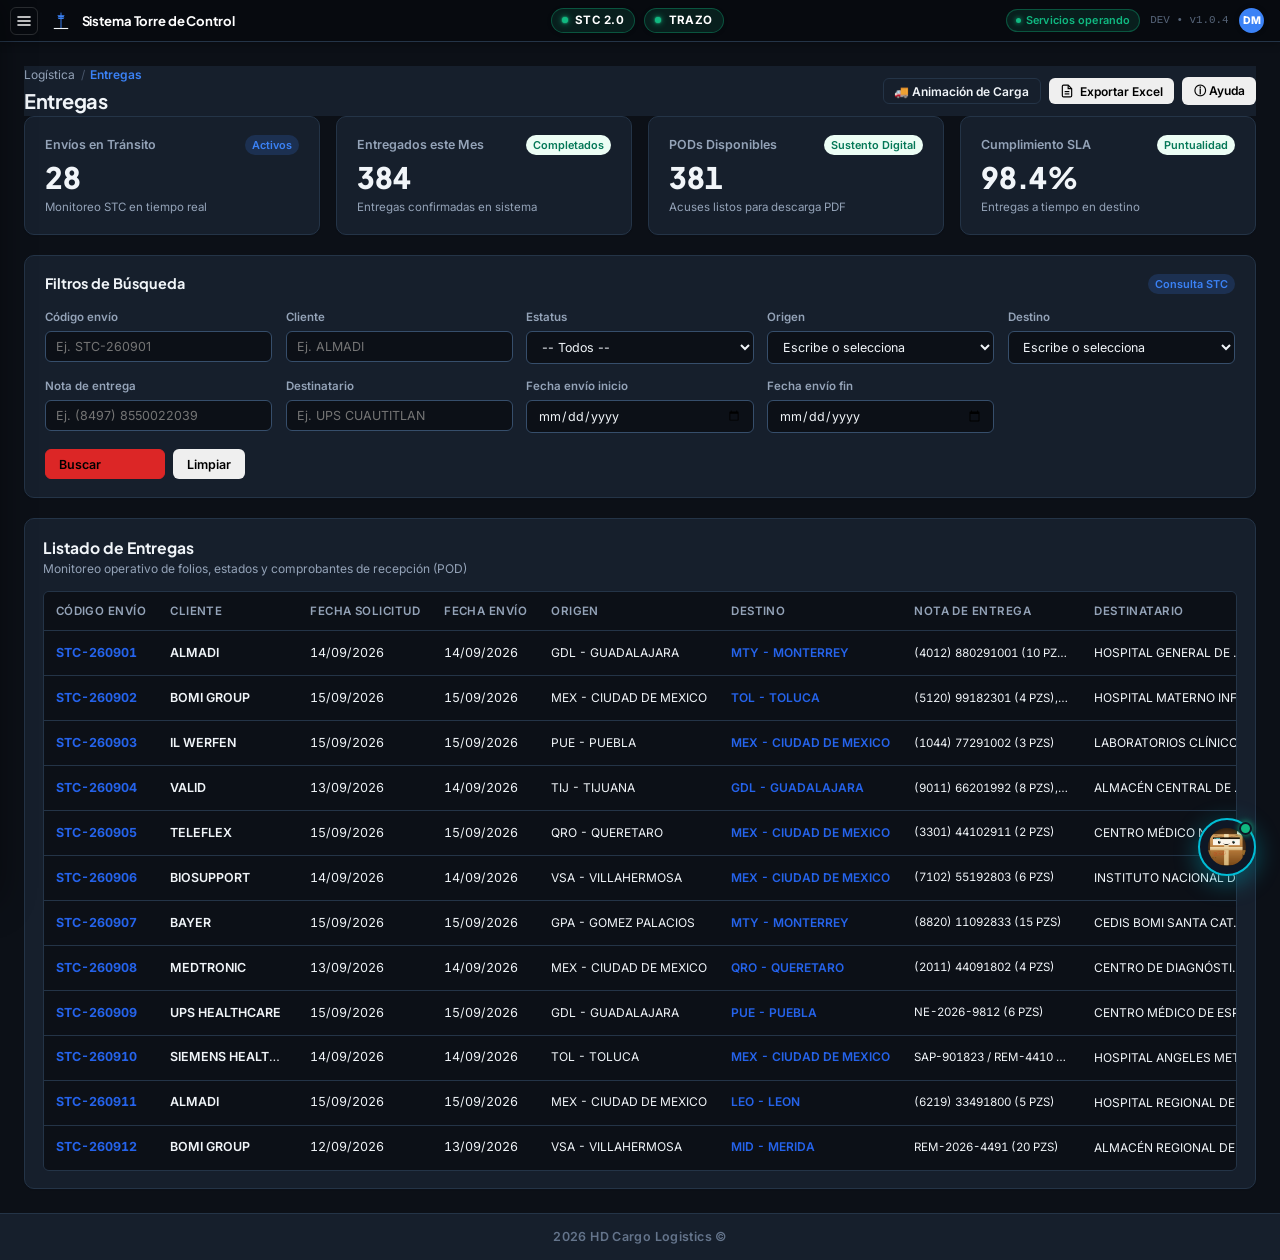
==== commit d7663d08: "cambio nuevo mnodificacion de login y tema original de la pag" ====
--- a/entregas.html
+++ b/entregas.html
@@ -10,7 +10,7 @@
     <link href="https://fonts.googleapis.com/css2?family=Inter:wght@300;400;500;600;700&family=Plus+Jakarta+Sans:wght@600;700;800&display=swap" rel="stylesheet">
     <link rel="stylesheet" href="styles.css">
 </head>
-<body class="app-layout" data-theme="marina-corporativa" data-color-mode="dark" data-nav-position="drawer-menu">
+<body class="app-layout" data-theme="grafito-cobalto" data-color-mode="dark" data-nav-position="drawer-menu">
 
     <!-- Botón Flotante de Menú Hamburguesa para modo Drawer (Únicamente 3 rayitas) -->
     <button id="stc-drawer-toggle-btn" class="stc-drawer-toggle-btn" title="Abrir Menú de Navegación">
@@ -212,7 +212,7 @@
                     <svg class="chevron-icon" viewBox="0 0 24 24" fill="none" stroke="currentColor" stroke-width="2"><polyline points="6 9 12 15 18 9"/></svg>
                 </button>
                 <div class="nav-subitems">
-                    <a href="#" class="sub-item" onclick="openThemeModal()">🎨 Temas y Paletas de Color</a>
+                    <a href="#" class="sub-item" onclick="openThemeModal()"><svg viewBox="0 0 24 24" width="14" height="14" fill="none" stroke="currentColor" stroke-width="2" style="margin-right: 6px; vertical-align: middle;"><circle cx="13.5" cy="6.5" r=".5" fill="currentColor"/><circle cx="17.5" cy="10.5" r=".5" fill="currentColor"/><circle cx="8.5" cy="7.5" r=".5" fill="currentColor"/><circle cx="6.5" cy="12.5" r=".5" fill="currentColor"/><path d="M12 2C6.5 2 2 6.5 2 12s4.5 10 10 10c.926 0 1.648-.746 1.648-1.688 0-.437-.18-.835-.437-1.125-.29-.289-.438-.652-.438-1.125a1.64 1.64 0 0 1 1.668-1.668h1.996c3.051 0 5.563-2.512 5.563-5.563C22 6.5 17.5 2 12 2z"/></svg>Temas y Paletas de Color</a>
                     <a href="#" class="sub-item">Carga documentos</a>
                     <a href="#" class="sub-item">Catálogos</a>
                     <a href="#" class="sub-item">Formatos</a>
@@ -227,9 +227,9 @@
 
         <div class="sidebar-footer">
             <div class="sidebar-user-block">
-                <!-- Botón Rápido Modo Claro ☀️ / Oscuro 🌙 -->
+                <!-- Botón Rápido Modo Claro / Oscuro -->
                 <button id="btn-mode-toggle-quick" onclick="toggleColorMode()" class="icon-button mode-toggle-btn" title="Cambiar Modo Claro (Día) / Modo Oscuro (Noche)" style="cursor: pointer; background: transparent; border: 1px solid rgba(255,255,255,0.2); color: #FFFFFF; border-radius: 8px; width: 34px; height: 34px; display: flex; align-items: center; justify-content: center; font-size: 0.95rem; flex-shrink: 0;">
-                    🌙
+                    <svg viewBox="0 0 24 24" width="16" height="16" fill="none" stroke="currentColor" stroke-width="2" stroke-linecap="round" stroke-linejoin="round"><path d="M21 12.79A9 9 0 1 1 11.21 3 7 7 0 0 0 21 12.79z"></path></svg>
                 </button>
 
                 <div class="user-chip" id="btn-user-avatar" onclick="openThemeModal()" title="Configurar Tema Visual & Paletas de Color" style="cursor: pointer;">
@@ -723,8 +723,8 @@
     <div id="modal-theme-selector" class="modal-backdrop" style="display: none;">
         <div class="modal-card" style="max-width: 960px; max-height: 90vh; overflow-y: auto;">
             <div class="modal-header" style="display: flex; justify-content: space-between; align-items: center; border-bottom: 1px solid var(--border-subtle, #E2E8F0); padding-bottom: 0.85rem; margin-bottom: 1rem;">
-                <div style="display: flex; align-items: center; gap: 0.5rem;">
-                    <span style="font-size: 1.25rem;">🎨</span>
+                <div style="display: flex; align-items: center; gap: 0.6rem;">
+                    <svg viewBox="0 0 24 24" width="20" height="20" fill="none" stroke="currentColor" stroke-width="2" stroke-linecap="round" stroke-linejoin="round" style="color: var(--primary-blue, #3B82F6);"><circle cx="13.5" cy="6.5" r=".5" fill="currentColor"/><circle cx="17.5" cy="10.5" r=".5" fill="currentColor"/><circle cx="8.5" cy="7.5" r=".5" fill="currentColor"/><circle cx="6.5" cy="12.5" r=".5" fill="currentColor"/><path d="M12 2C6.5 2 2 6.5 2 12s4.5 10 10 10c.926 0 1.648-.746 1.648-1.688 0-.437-.18-.835-.437-1.125-.29-.289-.438-.652-.438-1.125a1.64 1.64 0 0 1 1.668-1.668h1.996c3.051 0 5.563-2.512 5.563-5.563C22 6.5 17.5 2 12 2z"/></svg>
                     <h3 style="margin: 0; font-size: 1.15rem; font-weight: 700;">Selector de Paletas de Color & Temas UI</h3>
                 </div>
                 <div style="display: flex; align-items: center; gap: 0.6rem;">
@@ -743,36 +743,42 @@
                 <!-- Selector de Modo Claro / Modo Oscuro -->
                 <div style="display: flex; align-items: center; justify-content: space-between; background: var(--bg-main, #0F172A); padding: 0.75rem 1rem; border-radius: 12px; margin-bottom: 1.25rem; border: 1px solid var(--border-subtle, #334155);">
                     <div>
-                        <strong style="font-size: 0.9rem; color: var(--text-primary, #F8FAFC);">🌓 Modo de Iluminación</strong>
-                        <div style="font-size: 0.75rem; color: var(--text-muted, #94A3B8);">Alterna entre vista Día ☀️ o Noche 🌙 para cualquier paleta seleccionada</div>
+                        <strong style="font-size: 0.9rem; color: var(--text-primary, #F8FAFC); display: flex; align-items: center; gap: 6px;">
+                            <svg viewBox="0 0 24 24" width="16" height="16" fill="none" stroke="currentColor" stroke-width="2" stroke-linecap="round" stroke-linejoin="round"><circle cx="12" cy="12" r="10"/><path d="M12 2a10 10 0 0 0 0 20z" fill="currentColor"/></svg>
+                            <span>Modo de Iluminación</span>
+                        </strong>
+                        <div style="font-size: 0.75rem; color: var(--text-muted, #94A3B8);">Alterna entre vista Día o Noche para cualquier paleta seleccionada</div>
                     </div>
                     <div style="display: flex; gap: 0.4rem; background: var(--bg-card, #1E293B); padding: 0.25rem; border-radius: 8px; border: 1px solid var(--border-subtle, #334155);">
-                        <button id="btn-mode-light" onclick="setColorMode('light')" style="padding: 0.45rem 0.9rem; border-radius: 6px; border: none; font-size: 0.8rem; font-weight: 700; cursor: pointer; transition: all 0.2s ease; background: transparent; color: var(--text-muted, #94A3B8);">
-                            ☀️ Modo Claro
+                        <button id="btn-mode-light" onclick="setColorMode('light')" style="padding: 0.45rem 0.9rem; border-radius: 6px; border: none; font-size: 0.8rem; font-weight: 700; cursor: pointer; transition: all 0.2s ease; background: transparent; color: var(--text-muted, #94A3B8); display: flex; align-items: center; gap: 6px;">
+                            <svg viewBox="0 0 24 24" width="14" height="14" fill="none" stroke="currentColor" stroke-width="2" stroke-linecap="round" stroke-linejoin="round"><circle cx="12" cy="12" r="5"></circle><line x1="12" y1="1" x2="12" y2="3"></line><line x1="12" y1="21" x2="12" y2="23"></line><line x1="4.22" y1="4.22" x2="5.64" y2="5.64"></line><line x1="18.36" y1="18.36" x2="19.78" y2="19.78"></line><line x1="1" y1="12" x2="3" y2="12"></line><line x1="21" y1="12" x2="23" y2="12"></line><line x1="4.22" y1="19.78" x2="5.64" y2="18.36"></line><line x1="18.36" y1="5.64" x2="19.78" y2="4.22"></line></svg>
+                            <span>Modo Claro</span>
                         </button>
-                        <button id="btn-mode-dark" onclick="setColorMode('dark')" style="padding: 0.45rem 0.9rem; border-radius: 6px; border: none; font-size: 0.8rem; font-weight: 700; cursor: pointer; transition: all 0.2s ease; background: var(--primary-blue, #2563EB); color: #FFFFFF;">
-                            🌙 Modo Oscuro
+                        <button id="btn-mode-dark" onclick="setColorMode('dark')" style="padding: 0.45rem 0.9rem; border-radius: 6px; border: none; font-size: 0.8rem; font-weight: 700; cursor: pointer; transition: all 0.2s ease; background: var(--primary-blue, #2563EB); color: #FFFFFF; display: flex; align-items: center; gap: 6px;">
+                            <svg viewBox="0 0 24 24" width="14" height="14" fill="none" stroke="currentColor" stroke-width="2" stroke-linecap="round" stroke-linejoin="round"><path d="M21 12.79A9 9 0 1 1 11.21 3 7 7 0 0 0 21 12.79z"></path></svg>
+                            <span>Modo Oscuro</span>
                         </button>
                     </div>
                 </div>
 
                 <!-- SELECTOR DE 2 OPCIONES / CATEGORÍAS CÓMODAS PARA EL USUARIO -->
                 <div style="display: flex; gap: 0.5rem; margin-bottom: 1rem; background: var(--bg-main, #0F172A); padding: 0.35rem; border-radius: 10px; border: 1px solid var(--border-subtle, #334155);">
-                    <button id="tab-btn-corporate" class="theme-tab-btn active" onclick="switchThemeCategory('corporate')" style="flex: 1; padding: 0.6rem 0.8rem; border-radius: 8px; font-size: 0.85rem; font-weight: 700; cursor: pointer; display: flex; align-items: center; justify-content: center; gap: 0.4rem;">
-                        <span>🏛️</span> <span>Opción 1: Paletas Corporativas (10)</span>
+                    <button id="tab-btn-corporate" class="theme-tab-btn active" onclick="switchThemeCategory('corporate')" style="flex: 1; padding: 0.6rem 0.8rem; border-radius: 8px; font-size: 0.85rem; font-weight: 700; cursor: pointer; display: flex; align-items: center; justify-content: center; gap: 0.5rem;">
+                        <svg viewBox="0 0 24 24" width="15" height="15" fill="none" stroke="currentColor" stroke-width="2" stroke-linecap="round" stroke-linejoin="round"><path d="M3 21h18M3 7v14M21 7v14M6 3h12l3 4H3zM9 10h2M13 10h2M9 14h2M13 14h2M9 18h2M13 18h2"/></svg>
+                        <span>Paletas Corporativas (10)</span>
                     </button>
-                    <button id="tab-btn-creative" class="theme-tab-btn" onclick="switchThemeCategory('creative')" style="flex: 1; padding: 0.6rem 0.8rem; border-radius: 8px; font-size: 0.85rem; font-weight: 700; cursor: pointer; display: flex; align-items: center; justify-content: center; gap: 0.4rem;">
-                        <span>🎨</span> <span>Opción 2: Paletas Creativas & Especiales (8)</span>
+                    <button id="tab-btn-creative" class="theme-tab-btn" onclick="switchThemeCategory('creative')" style="flex: 1; padding: 0.6rem 0.8rem; border-radius: 8px; font-size: 0.85rem; font-weight: 700; cursor: pointer; display: flex; align-items: center; justify-content: center; gap: 0.5rem;">
+                        <svg viewBox="0 0 24 24" width="15" height="15" fill="none" stroke="currentColor" stroke-width="2" stroke-linecap="round" stroke-linejoin="round"><circle cx="13.5" cy="6.5" r=".5" fill="currentColor"/><circle cx="17.5" cy="10.5" r=".5" fill="currentColor"/><circle cx="8.5" cy="7.5" r=".5" fill="currentColor"/><circle cx="6.5" cy="12.5" r=".5" fill="currentColor"/><path d="M12 2C6.5 2 2 6.5 2 12s4.5 10 10 10c.926 0 1.648-.746 1.648-1.688 0-.437-.18-.835-.437-1.125-.29-.289-.438-.652-.438-1.125a1.64 1.64 0 0 1 1.668-1.668h1.996c3.051 0 5.563-2.512 5.563-5.563C22 6.5 17.5 2 12 2z"/></svg>
+                        <span>Paletas Creativas & Especiales (8)</span>
                     </button>
                 </div>
 
                 <!-- PANEL CATEGORÍA 1: CORPORATIVAS (10 PALETAS OFICIALES) -->
                 <div id="theme-category-corporate" class="theme-category-panel">
-                    <!-- 1. Marina corporativa RECOMENDADA -->
+                    <!-- 1. Marina corporativa -->
                     <div class="theme-card-option" onclick="applyTheme('marina-corporativa')" id="theme-card-marina-corporativa">
                         <div style="display: flex; justify-content: space-between; align-items: center; margin-bottom: 0.4rem;">
-                            <strong style="font-size: 0.88rem;">⚓ Marina corporativa</strong>
-                            <span class="badge" style="background: rgba(22, 184, 166, 0.2); color: #16B8A6; font-size: 0.65rem; padding: 2px 6px; border-radius: 4px; font-weight: 700;">RECOMENDADA</span>
+                            <strong style="font-size: 0.88rem;">Marina corporativa</strong>
                             <span class="theme-check-badge" id="check-marina-corporativa" style="display: none; font-size: 0.75rem; color: #16B8A6; font-weight: 700;">✓ Activo</span>
                         </div>
                         <div style="display: flex; gap: 6px; margin-bottom: 0.4rem;">
@@ -785,11 +791,12 @@
                         <span style="font-size: 0.68rem; color: #64748B; font-family: monospace;">#091F33 • #123B56 • #F7F9FC • #16B8A6 • #F2994A</span>
                     </div>
 
-                    <!-- 2. Grafito y cobalto -->
-                    <div class="theme-card-option" onclick="applyTheme('grafito-cobalto')" id="theme-card-grafito-cobalto">
-                        <div style="display: flex; justify-content: space-between; align-items: center; margin-bottom: 0.4rem;">
-                            <strong style="font-size: 0.88rem;">📓 Grafito y cobalto</strong>
-                            <span class="theme-check-badge" id="check-grafito-cobalto" style="display: none; font-size: 0.75rem; color: #2563EB; font-weight: 700;">✓ Activo</span>
+                    <!-- 2. Grafito y cobalto PREDETERMINADA -->
+                    <div class="theme-card-option active" onclick="applyTheme('grafito-cobalto')" id="theme-card-grafito-cobalto">
+                        <div style="display: flex; justify-content: space-between; align-items: center; margin-bottom: 0.4rem;">
+                            <strong style="font-size: 0.88rem;">Grafito y cobalto</strong>
+                            <span class="badge" style="background: rgba(37, 99, 235, 0.2); color: #3B82F6; font-size: 0.65rem; padding: 2px 6px; border-radius: 4px; font-weight: 700;">PREDETERMINADA</span>
+                            <span class="theme-check-badge" id="check-grafito-cobalto" style="display: inline-block; font-size: 0.75rem; color: #2563EB; font-weight: 700;">✓ Activo</span>
                         </div>
                         <div style="display: flex; gap: 6px; margin-bottom: 0.4rem;">
                             <span style="width: 18px; height: 18px; border-radius: 50%; background: #17212B; display: inline-block;"></span>
@@ -804,7 +811,7 @@
                     <!-- 3. Azul petróleo y lima -->
                     <div class="theme-card-option" onclick="applyTheme('petroleo-lima')" id="theme-card-petroleo-lima">
                         <div style="display: flex; justify-content: space-between; align-items: center; margin-bottom: 0.4rem;">
-                            <strong style="font-size: 0.88rem;">🛢️ Azul petróleo y lima</strong>
+                            <strong style="font-size: 0.88rem;">Azul petróleo y lima</strong>
                             <span class="theme-check-badge" id="check-petroleo-lima" style="display: none; font-size: 0.75rem; color: #84CC16; font-weight: 700;">✓ Activo</span>
                         </div>
                         <div style="display: flex; gap: 6px; margin-bottom: 0.4rem;">
@@ -820,7 +827,7 @@
                     <!-- 4. Midnight Índigo y Lavanda -->
                     <div class="theme-card-option" onclick="applyTheme('indigo-lavanda')" id="theme-card-indigo-lavanda">
                         <div style="display: flex; justify-content: space-between; align-items: center; margin-bottom: 0.4rem;">
-                            <strong style="font-size: 0.88rem;">🔮 Midnight Índigo & Lavanda</strong>
+                            <strong style="font-size: 0.88rem;">Midnight Índigo & Lavanda</strong>
                             <span class="theme-check-badge" id="check-indigo-lavanda" style="display: none; font-size: 0.75rem; color: #A855F7; font-weight: 700;">✓ Activo</span>
                         </div>
                         <div style="display: flex; gap: 6px; margin-bottom: 0.4rem;">
@@ -836,7 +843,7 @@
                     <!-- 5. Esmeralda y Pizarra -->
                     <div class="theme-card-option" onclick="applyTheme('pizarra-esmeralda')" id="theme-card-pizarra-esmeralda">
                         <div style="display: flex; justify-content: space-between; align-items: center; margin-bottom: 0.4rem;">
-                            <strong style="font-size: 0.88rem;">💎 Esmeralda & Jade</strong>
+                            <strong style="font-size: 0.88rem;">Esmeralda & Jade</strong>
                             <span class="theme-check-badge" id="check-pizarra-esmeralda" style="display: none; font-size: 0.75rem; color: #10B981; font-weight: 700;">✓ Activo</span>
                         </div>
                         <div style="display: flex; gap: 6px; margin-bottom: 0.4rem;">
@@ -852,7 +859,7 @@
                     <!-- 6. Azul noche y cian -->
                     <div class="theme-card-option" onclick="applyTheme('azulnoche-cian')" id="theme-card-azulnoche-cian">
                         <div style="display: flex; justify-content: space-between; align-items: center; margin-bottom: 0.4rem;">
-                            <strong style="font-size: 0.88rem;">🌃 Azul noche y cian</strong>
+                            <strong style="font-size: 0.88rem;">Azul noche y cian</strong>
                             <span class="theme-check-badge" id="check-azulnoche-cian" style="display: none; font-size: 0.75rem; color: #06B6D4; font-weight: 700;">✓ Activo</span>
                         </div>
                         <div style="display: flex; gap: 6px; margin-bottom: 0.4rem;">
@@ -868,7 +875,7 @@
                     <!-- 7. Carbón y naranja logístico -->
                     <div class="theme-card-option" onclick="applyTheme('carbon-naranja')" id="theme-card-carbon-naranja">
                         <div style="display: flex; justify-content: space-between; align-items: center; margin-bottom: 0.4rem;">
-                            <strong style="font-size: 0.88rem;">🟧 Carbón y naranja logístico</strong>
+                            <strong style="font-size: 0.88rem;">Carbón y naranja logístico</strong>
                             <span class="theme-check-badge" id="check-carbon-naranja" style="display: none; font-size: 0.75rem; color: #F97316; font-weight: 700;">✓ Activo</span>
                         </div>
                         <div style="display: flex; gap: 6px; margin-bottom: 0.4rem;">
@@ -884,7 +891,7 @@
                     <!-- 8. Verde bosque y arena -->
                     <div class="theme-card-option" onclick="applyTheme('bosque-arena')" id="theme-card-bosque-arena">
                         <div style="display: flex; justify-content: space-between; align-items: center; margin-bottom: 0.4rem;">
-                            <strong style="font-size: 0.88rem;">🌲 Verde bosque y arena</strong>
+                            <strong style="font-size: 0.88rem;">Verde bosque y arena</strong>
                             <span class="theme-check-badge" id="check-bosque-arena" style="display: none; font-size: 0.75rem; color: #6CC29F; font-weight: 700;">✓ Activo</span>
                         </div>
                         <div style="display: flex; gap: 6px; margin-bottom: 0.4rem;">
@@ -900,7 +907,7 @@
                     <!-- 9. Monocromática azul -->
                     <div class="theme-card-option" onclick="applyTheme('monocromatica-azul')" id="theme-card-monocromatica-azul">
                         <div style="display: flex; justify-content: space-between; align-items: center; margin-bottom: 0.4rem;">
-                            <strong style="font-size: 0.88rem;">🧢 Monocromática azul</strong>
+                            <strong style="font-size: 0.88rem;">Monocromática azul</strong>
                             <span class="theme-check-badge" id="check-monocromatica-azul" style="display: none; font-size: 0.75rem; color: #1976D2; font-weight: 700;">✓ Activo</span>
                         </div>
                         <div style="display: flex; gap: 6px; margin-bottom: 0.4rem;">
@@ -916,7 +923,7 @@
                     <!-- 10. Modo oscuro operativo -->
                     <div class="theme-card-option" onclick="applyTheme('oscuro-operativo')" id="theme-card-oscuro-operativo">
                         <div style="display: flex; justify-content: space-between; align-items: center; margin-bottom: 0.4rem;">
-                            <strong style="font-size: 0.88rem;">⚡ Modo oscuro operativo</strong>
+                            <strong style="font-size: 0.88rem;">Modo oscuro operativo</strong>
                             <span class="theme-check-badge" id="check-oscuro-operativo" style="display: none; font-size: 0.75rem; color: #22D3EE; font-weight: 700;">✓ Activo</span>
                         </div>
                         <div style="display: flex; gap: 6px; margin-bottom: 0.4rem;">
@@ -935,7 +942,7 @@
                     <!-- 11. Tokio Sunset -->
                     <div class="theme-card-option" onclick="applyTheme('tokyo-sunset')" id="theme-card-tokyo-sunset">
                         <div style="display: flex; justify-content: space-between; align-items: center; margin-bottom: 0.4rem;">
-                            <strong style="font-size: 0.88rem;">🌆 Tokyo Sunset</strong>
+                            <strong style="font-size: 0.88rem;">Tokyo Sunset</strong>
                             <span class="theme-check-badge" id="check-tokyo-sunset" style="display: none; font-size: 0.75rem; color: #E535AB; font-weight: 700;">✓ Activo</span>
                         </div>
                         <div style="display: flex; gap: 6px; margin-bottom: 0.4rem;">
@@ -951,7 +958,7 @@
                     <!-- 12. Antarctic Glacier -->
                     <div class="theme-card-option" onclick="applyTheme('glacier-frost')" id="theme-card-glacier-frost">
                         <div style="display: flex; justify-content: space-between; align-items: center; margin-bottom: 0.4rem;">
-                            <strong style="font-size: 0.88rem;">🧊 Antarctic Glacier</strong>
+                            <strong style="font-size: 0.88rem;">Antarctic Glacier</strong>
                             <span class="theme-check-badge" id="check-glacier-frost" style="display: none; font-size: 0.75rem; color: #00B4D8; font-weight: 700;">✓ Activo</span>
                         </div>
                         <div style="display: flex; gap: 6px; margin-bottom: 0.4rem;">
@@ -967,7 +974,7 @@
                     <!-- 13. Deep Space Ultraviolet -->
                     <div class="theme-card-option" onclick="applyTheme('space-ultraviolet')" id="theme-card-space-ultraviolet">
                         <div style="display: flex; justify-content: space-between; align-items: center; margin-bottom: 0.4rem;">
-                            <strong style="font-size: 0.88rem;">🌌 Space Ultraviolet</strong>
+                            <strong style="font-size: 0.88rem;">Space Ultraviolet</strong>
                             <span class="theme-check-badge" id="check-space-ultraviolet" style="display: none; font-size: 0.75rem; color: #B026FF; font-weight: 700;">✓ Activo</span>
                         </div>
                         <div style="display: flex; gap: 6px; margin-bottom: 0.4rem;">
@@ -983,7 +990,7 @@
                     <!-- 14. Mediterranean Terracotta & Sage -->
                     <div class="theme-card-option" onclick="applyTheme('terracotta-sage')" id="theme-card-terracotta-sage">
                         <div style="display: flex; justify-content: space-between; align-items: center; margin-bottom: 0.4rem;">
-                            <strong style="font-size: 0.88rem;">🏺 Terracotta & Sage</strong>
+                            <strong style="font-size: 0.88rem;">Terracotta & Sage</strong>
                             <span class="theme-check-badge" id="check-terracotta-sage" style="display: none; font-size: 0.75rem; color: #E07A5F; font-weight: 700;">✓ Activo</span>
                         </div>
                         <div style="display: flex; gap: 6px; margin-bottom: 0.4rem;">
@@ -999,7 +1006,7 @@
                     <!-- 15. Obsidian & Electric Coral -->
                     <div class="theme-card-option" onclick="applyTheme('obsidian-amber')" id="theme-card-obsidian-amber">
                         <div style="display: flex; justify-content: space-between; align-items: center; margin-bottom: 0.4rem;">
-                            <strong style="font-size: 0.88rem;">⚡ Obsidian & Coral</strong>
+                            <strong style="font-size: 0.88rem;">Obsidian & Coral</strong>
                             <span class="theme-check-badge" id="check-obsidian-amber" style="display: none; font-size: 0.75rem; color: #FF3366; font-weight: 700;">✓ Activo</span>
                         </div>
                         <div style="display: flex; gap: 6px; margin-bottom: 0.4rem;">
@@ -1015,7 +1022,7 @@
                     <!-- 16. Warm Sunset & Bronze -->
                     <div class="theme-card-option" onclick="applyTheme('sunset-bronze')" id="theme-card-sunset-bronze">
                         <div style="display: flex; justify-content: space-between; align-items: center; margin-bottom: 0.4rem;">
-                            <strong style="font-size: 0.88rem;">🌅 Sunset & Bronze</strong>
+                            <strong style="font-size: 0.88rem;">Sunset & Bronze</strong>
                             <span class="theme-check-badge" id="check-sunset-bronze" style="display: none; font-size: 0.75rem; color: #D97706; font-weight: 700;">✓ Activo</span>
                         </div>
                         <div style="display: flex; gap: 6px; margin-bottom: 0.4rem;">
@@ -1031,7 +1038,7 @@
                     <!-- 17. Golden Honey & Burnt Sienna -->
                     <div class="theme-card-option" onclick="applyTheme('honey-sienna')" id="theme-card-honey-sienna">
                         <div style="display: flex; justify-content: space-between; align-items: center; margin-bottom: 0.4rem;">
-                            <strong style="font-size: 0.88rem;">🍯 Honey & Sienna</strong>
+                            <strong style="font-size: 0.88rem;">Honey & Sienna</strong>
                             <span class="theme-check-badge" id="check-honey-sienna" style="display: none; font-size: 0.75rem; color: #F59E0B; font-weight: 700;">✓ Activo</span>
                         </div>
                         <div style="display: flex; gap: 6px; margin-bottom: 0.4rem;">
@@ -1047,7 +1054,7 @@
                     <!-- 18. Matcha Zen -->
                     <div class="theme-card-option" onclick="applyTheme('matcha-zen')" id="theme-card-matcha-zen">
                         <div style="display: flex; justify-content: space-between; align-items: center; margin-bottom: 0.4rem;">
-                            <strong style="font-size: 0.88rem;">🍵 Matcha Zen & Bosque</strong>
+                            <strong style="font-size: 0.88rem;">Matcha Zen & Bosque</strong>
                             <span class="theme-check-badge" id="check-matcha-zen" style="display: none; font-size: 0.75rem; color: #10B981; font-weight: 700;">✓ Activo</span>
                         </div>
                         <div style="display: flex; gap: 6px; margin-bottom: 0.4rem;">
--- a/styles.css
+++ b/styles.css
@@ -63,32 +63,31 @@
    STC ERP - DEFINICIÓN DE COLOR Y REGLAS DE PALETAS (MODO CLARO Y OSCURO)
    ========================================================================== */
 
-/* Fallback Predeterminado para Modo Oscuro */
+/* Fallback Predeterminado para Modo Oscuro (Grafito y Cobalto por Defecto) */
 body[data-color-mode="dark"],
 body:not([data-color-mode]) {
-    --bg-main: #071524;
-    --bg-card: #0F253A;
-    --bg-sidebar: #040D18;
-    --bg-sidebar-hover: #123B56;
-    --bg-sidebar-active: #16B8A6;
-    --text-primary: #F7F9FC;
-    --text-secondary: #A0B2C6;
-    --text-muted: #6B829B;
+    --bg-main: #0C1017;
+    --bg-card: #161F2C;
+    --bg-sidebar: #070A0F;
+    --bg-sidebar-hover: #202D3F;
+    --bg-sidebar-active: #3B82F6;
+    --text-primary: #F1F5F9;
+    --text-secondary: #94A3B8;
+    --text-muted: #64748B;
     --text-faint: #475569;
     --text-sidebar: #94A3B8;
     --text-sidebar-active: #FFFFFF;
-    --primary-blue: #16B8A6;
-    --primary-hover: #0D9488;
-    --primary-dark: #0F766E;
-    --primary-light: rgba(22, 184, 166, 0.15);
-    --primary-border: #16B8A6;
-    --border-subtle: #173652;
-    --border-medium: #234E75;
-}
-
-/* 1. ⚓ Marina Corporativa (Azul Marina Profundo + Turquesa Teal) */
-body[data-theme="marina-corporativa"][data-color-mode="dark"],
-body[data-theme="default"][data-color-mode="dark"] {
+    --primary-blue: #3B82F6;
+    --primary-hover: #2563EB;
+    --primary-dark: #1D4ED8;
+    --primary-light: rgba(59, 130, 246, 0.18);
+    --primary-border: #3B82F6;
+    --border-subtle: #243447;
+    --border-medium: #364E6B;
+}
+
+/* 1. Marina Corporativa (Azul Marina Profundo + Turquesa Teal) */
+body[data-theme="marina-corporativa"][data-color-mode="dark"] {
     --bg-main: #061523;
     --bg-card: #0D283E;
     --bg-sidebar: #030C14;
@@ -105,8 +104,7 @@
     --border-subtle: #133959;
     --border-medium: #1F5480;
 }
-body[data-theme="marina-corporativa"][data-color-mode="light"],
-body[data-theme="default"][data-color-mode="light"] {
+body[data-theme="marina-corporativa"][data-color-mode="light"] {
     --bg-main: #F4F7FA;
     --bg-card: #FFFFFF;
     --bg-sidebar: #091F33;
@@ -124,8 +122,9 @@
     --border-medium: #CBD5E1;
 }
 
-/* 2. 📓 Grafito y Cobalto (Carbón Pizarra + Azul Cobalto Eléctrico) */
+/* 2. Grafito y Cobalto (Carbón Pizarra + Azul Cobalto Eléctrico) — PREDETERMINADA */
 body[data-theme="grafito-cobalto"][data-color-mode="dark"],
+body[data-theme="default"][data-color-mode="dark"],
 body[data-theme="cobalt-coral"][data-color-mode="dark"],
 body[data-theme="carbon-titanium"][data-color-mode="dark"] {
     --bg-main: #0C1017;
@@ -145,6 +144,7 @@
     --border-medium: #364E6B;
 }
 body[data-theme="grafito-cobalto"][data-color-mode="light"],
+body[data-theme="default"][data-color-mode="light"],
 body[data-theme="cobalt-coral"][data-color-mode="light"],
 body[data-theme="carbon-titanium"][data-color-mode="light"] {
     --bg-main: #F1F5F9;
